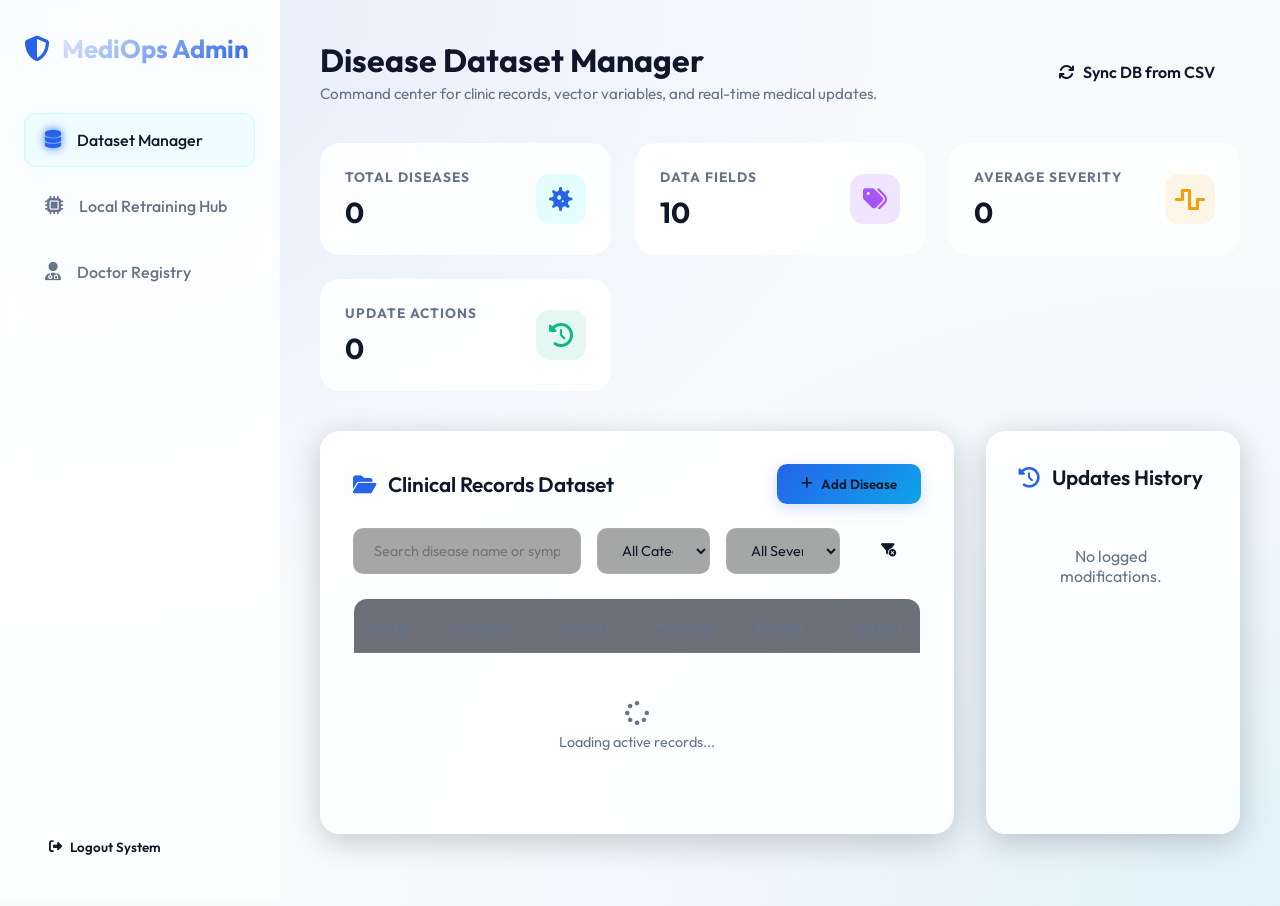
==== static/admin-panel.html @ e8b67752 "UI Redesign: Implement 2050 White Theme" ====
<!DOCTYPE html>
<html lang="en">
<head>
    <meta charset="UTF-8">
    <meta name="viewport" content="width=device-width, initial-scale=1.0">
    <title>Futuristic Admin Command Center | MediOps</title>
    <link rel="stylesheet" href="https://cdnjs.cloudflare.com/ajax/libs/font-awesome/6.4.0/css/all.min.css">
    <link href="https://fonts.googleapis.com/css2?family=Outfit:wght@300;400;500;600;700&display=swap" rel="stylesheet">
    <style>
        :root {
            --primary: #2563eb;
            --primary-glow: rgba(37, 99, 235, 0.2);
            --secondary: #0ea5e9;
            --bg-darker: #f8fafc;
            --bg-dark: #ffffff;
            --bg-card: rgba(255, 255, 255, 0.85);
            --text-main: #0f172a;
            --text-dim: #64748b;
            --success: #10b981;
            --warning: #f59e0b;
            --danger: #ef4444;
            --border: rgba(255, 255, 255, 0.08);
            --glass: rgba(255, 255, 255, 0.5);
            --transition: all 0.3s cubic-bezier(0.4, 0, 0.2, 1);
        }

        * { margin: 0; padding: 0; box-sizing: border-box; font-family: 'Outfit', sans-serif; }
        body {
            background-color: var(--bg-darker);
            background-image: radial-gradient(at 0% 0%, rgba(37, 99, 235, 0.1) 0px, transparent 50%), radial-gradient(at 100% 100%, rgba(14, 165, 233, 0.1) 0px, transparent 50%);
            color: var(--text-main);
            min-height: 100vh;
            overflow-x: hidden;
        }

        /* Layout Grid */
        .layout {
            display: grid;
            grid-template-columns: 280px 1fr;
            min-height: 100vh;
        }

        /* Sidebar Glassmorphism */
        .sidebar {
            background: rgba(255, 255, 255, 0.85);
            backdrop-filter: blur(15px);
            border-right: 1px solid var(--border);
            padding: 2rem 1.5rem;
            display: flex;
            flex-direction: column;
            justify-content: space-between;
            position: sticky;
            top: 0;
            height: 100vh;
        }
        .sidebar-brand {
            display: flex;
            align-items: center;
            gap: 0.75rem;
            font-size: 1.6rem;
            font-weight: 700;
            background: linear-gradient(135deg, #fff 0%, var(--primary) 100%);
            -webkit-background-clip: text;
            -webkit-text-fill-color: transparent;
            margin-bottom: 3rem;
        }
        .sidebar-brand i { color: var(--primary); -webkit-text-fill-color: initial; }
        
        .sidebar-menu { display: flex; flex-direction: column; gap: 0.75rem; list-style: none; }
        .sidebar-item {
            display: flex;
            align-items: center;
            gap: 1rem;
            padding: 1rem 1.25rem;
            border-radius: 12px;
            color: var(--text-dim);
            cursor: pointer;
            font-weight: 500;
            transition: var(--transition);
            border: 1px solid transparent;
        }
        .sidebar-item:hover, .sidebar-item.active {
            color: var(--text-main);
            background: rgba(0, 240, 255, 0.05);
            border-color: rgba(0, 240, 255, 0.15);
            box-shadow: 0 0 15px rgba(0, 240, 255, 0.05);
        }
        .sidebar-item i { font-size: 1.15rem; }
        .sidebar-item.active i { color: var(--primary); text-shadow: 0 0 10px var(--primary); }

        .sidebar-footer {
            border-top: 1px solid var(--border);
            padding-top: 1.5rem;
        }

        /* Main Content Container */
        .content {
            padding: 2.5rem;
            max-width: 1400px;
            width: 100%;
            margin: 0 auto;
        }

        /* Top Header */
        .header {
            display: flex;
            justify-content: space-between;
            align-items: center;
            margin-bottom: 2.5rem;
        }
        .header-title h1 { font-size: 2rem; font-weight: 700; color: var(--text-main); }
        .header-title p { color: var(--text-dim); margin-top: 0.25rem; font-size: 0.95rem; }

        /* Stats Cards */
        .stats-grid {
            display: grid;
            grid-template-columns: repeat(auto-fit, minmax(240px, 1fr));
            gap: 1.5rem;
            margin-bottom: 2.5rem;
        }
        .stat-card {
            background: var(--bg-card);
            backdrop-filter: blur(10px);
            border: 1px solid var(--border);
            border-radius: 20px;
            padding: 1.5rem;
            display: flex;
            align-items: center;
            justify-content: space-between;
            transition: var(--transition);
        }
        .stat-card:hover {
            transform: translateY(-3px);
            border-color: rgba(0, 240, 255, 0.25);
            box-shadow: 0 10px 25px rgba(0, 240, 255, 0.03);
        }
        .stat-info h3 { font-size: 0.85rem; text-transform: uppercase; color: var(--text-dim); letter-spacing: 1px; }
        .stat-info p { font-size: 1.8rem; font-weight: 700; color: var(--text-main); margin-top: 0.5rem; }
        .stat-icon {
            width: 50px; height: 50px; border-radius: 14px;
            display: flex; align-items: center; justify-content: center;
            font-size: 1.5rem;
        }
        .stat-blue { background: rgba(0, 240, 255, 0.1); color: var(--primary); }
        .stat-purple { background: rgba(112, 0, 255, 0.1); color: #a855f7; }
        .stat-green { background: rgba(16, 185, 129, 0.1); color: var(--success); }
        .stat-yellow { background: rgba(245, 158, 11, 0.1); color: var(--warning); }

        /* Tabs Container */
        .tab-content { display: none; }
        .tab-content.active { display: block; animation: fadeIn 0.4s ease; }

        @keyframes fadeIn {
            from { opacity: 0; transform: translateY(10px); }
            to { opacity: 1; transform: translateY(0); }
        }

        /* Glass Cards */
        .card {
            background: var(--bg-card);
            backdrop-filter: blur(10px);
            border: 1px solid var(--border);
            border-radius: 20px;
            padding: 2rem;
            margin-bottom: 2rem;
            box-shadow: 0 8px 32px rgba(0, 0, 0, 0.2);
        }
        .card-header {
            display: flex; justify-content: space-between; align-items: center; margin-bottom: 1.5rem;
        }
        .card-header h2 { font-size: 1.3rem; font-weight: 600; color: var(--text-main); display: flex; align-items: center; gap: 0.75rem; }
        .card-header h2 i { color: var(--primary); }

        /* Dynamic Table Grid */
        .toolbar {
            display: grid;
            grid-template-columns: 2fr 1fr 1fr auto;
            gap: 1rem;
            margin-bottom: 1.5rem;
        }
        .form-control {
            width: 100%; padding: 0.75rem 1.25rem; background: rgba(0, 0, 0, 0.35); border: 1px solid var(--border);
            border-radius: 10px; color: var(--text-main); font-size: 0.9rem; transition: var(--transition);
        }
        .form-control:focus { outline: none; border-color: var(--primary); box-shadow: 0 0 10px var(--primary-glow); }
        
        .btn {
            padding: 0.75rem 1.5rem; border: none; border-radius: 10px; font-weight: 600; cursor: pointer;
            transition: var(--transition); display: inline-flex; align-items: center; gap: 0.5rem; justify-content: center;
        }
        .btn-primary {
            background: linear-gradient(135deg, var(--primary) 0%, var(--secondary) 100%);
            color: var(--text-main); box-shadow: 0 4px 15px var(--primary-glow);
        }
        .btn-primary:hover { transform: translateY(-2px); box-shadow: 0 6px 20px var(--primary-glow); }
        .btn-secondary { background: rgba(255,255,255,0.06); color: var(--text-main); border: 1px solid var(--border); }
        .btn-secondary:hover { background: rgba(255,255,255,0.1); }
        .btn-danger { background: rgba(239, 68, 68, 0.15); color: var(--danger); border: 1px solid rgba(239, 68, 68, 0.2); }
        .btn-danger:hover { background: var(--danger); color: var(--text-main); }

        /* Futuristic Table */
        .table-container { overflow-x: auto; margin-top: 1rem; border-radius: 14px; border: 1px solid var(--border); }
        table { width: 100%; border-collapse: collapse; text-align: left; font-size: 0.9rem; }
        th { background: rgba(10, 15, 29, 0.6); padding: 1.1rem; color: var(--text-dim); font-weight: 600; border-bottom: 1px solid var(--border); }
        td { padding: 1.1rem; border-bottom: 1px solid var(--border); color: #0f172a; }
        tr:hover { background: rgba(255, 255, 255, 0.02); }
        
        .badge {
            padding: 0.3rem 0.8rem; border-radius: 30px; font-size: 0.75rem; font-weight: 600; display: inline-block;
        }
        .badge-info { background: rgba(0, 240, 255, 0.15); color: var(--primary); }
        .badge-warning { background: rgba(245, 158, 11, 0.15); color: var(--warning); }
        .badge-danger { background: rgba(239, 68, 68, 0.15); color: var(--danger); }
        .badge-active { background: rgba(16, 185, 129, 0.15); color: var(--success); }

        /* Split grid for manager & history log */
        .manager-layout {
            display: grid;
            grid-template-columns: 3fr 1.2fr;
            gap: 2rem;
        }

        /* History panel list */
        .history-list { display: flex; flex-direction: column; gap: 0.85rem; max-height: 480px; overflow-y: auto; padding-right: 0.25rem; }
        .history-item {
            background: rgba(0,0,0,0.2); border: 1px solid var(--border); border-radius: 12px; padding: 1rem;
            transition: var(--transition);
        }
        .history-item:hover { border-color: rgba(255, 255, 255, 0.15); }
        .history-header { display: flex; justify-content: space-between; font-size: 0.75rem; color: var(--text-dim); margin-bottom: 0.4rem; }
        .history-action { font-weight: 700; text-transform: uppercase; }
        .history-action.ADD { color: var(--success); }
        .history-action.EDIT { color: var(--primary); }
        .history-action.DELETE { color: var(--danger); }
        .history-body { font-size: 0.85rem; color: var(--text-main); font-weight: 500; }

        /* Retraining Console Console Frame */
        .retrain-grid {
            display: grid;
            grid-template-columns: 1fr 2fr;
            gap: 2rem;
        }
        .console-box {
            background: #020408;
            border: 1px solid var(--border);
            border-radius: 16px;
            padding: 1.5rem;
            font-family: 'Courier New', Courier, monospace;
            color: #38bdf8;
            font-size: 0.85rem;
            min-height: 400px;
            max-height: 500px;
            overflow-y: auto;
            white-space: pre-wrap;
            box-shadow: inset 0 0 15px rgba(0,0,0,0.8);
        }
        .console-header {
            display: flex; justify-content: space-between; align-items: center; margin-bottom: 1rem;
            color: var(--text-dim); font-size: 0.8rem;
        }
        .console-dot {
            width: 10px; height: 10px; border-radius: 50%; display: inline-block;
        }
        .console-status-dot { background: var(--success); box-shadow: 0 0 10px var(--success); }

        /* Retraining Control Panel */
        .retrain-controls {
            display: flex; flex-direction: column; gap: 1.5rem;
        }
        .retrain-card {
            background: rgba(255, 255, 255, 0.02);
            border: 1px solid var(--border);
            border-radius: 16px;
            padding: 1.5rem;
            transition: var(--transition);
        }
        .retrain-card:hover { border-color: rgba(0, 240, 255, 0.2); }
        .retrain-card h3 { font-size: 1.05rem; font-weight: 600; color: var(--text-main); margin-bottom: 0.5rem; }
        .retrain-card p { font-size: 0.85rem; color: var(--text-dim); margin-bottom: 1.25rem; line-height: 1.4; }

        /* Modal Box Design */
        .modal {
            display: none; position: fixed; top: 0; left: 0; width: 100%; height: 100%;
            background: rgba(0, 0, 0, 0.8); z-index: 1000; align-items: center; justify-content: center;
            backdrop-filter: blur(8px);
        }
        .modal-content {
            background: var(--bg-dark); border: 1px solid var(--border); border-radius: 20px;
            width: 750px; max-width: 90%; padding: 2.25rem; box-shadow: 0 20px 50px rgba(0,0,0,0.6);
            max-height: 90vh; overflow-y: auto;
        }
        .modal-grid {
            display: grid; grid-template-columns: 1fr 1fr; gap: 1rem; margin-top: 1.5rem;
        }
        .modal-footer {
            display: flex; justify-content: flex-end; gap: 1rem; margin-top: 2rem; border-top: 1px solid var(--border); padding-top: 1.5rem;
        }

        /* Doctor list items */
        .doctor-list { display: flex; flex-direction: column; gap: 1rem; }
        .doctor-item {
            background: rgba(255, 255, 255, 0.02); border: 1px solid var(--border); border-radius: 14px;
            padding: 1.2rem; display: flex; justify-content: space-between; align-items: center;
            transition: var(--transition);
        }
        .doctor-item:hover { border-color: rgba(0, 240, 255, 0.2); }
        .doctor-item-info h4 { color: var(--text-main); font-size: 1.05rem; font-weight: 600; margin-bottom: 0.3rem; }
        .doctor-item-info p { color: var(--text-dim); font-size: 0.85rem; }

        /* Scrollbar Styling */
        ::-webkit-scrollbar { width: 6px; height: 6px; }
        ::-webkit-scrollbar-track { background: rgba(0,0,0,0.1); }
        ::-webkit-scrollbar-thumb { background: rgba(255, 255, 255, 0.1); border-radius: 4px; }
        ::-webkit-scrollbar-thumb:hover { background: rgba(0, 240, 255, 0.3); }
    </style>
</head>
<body>
    <div class="layout">
        <!-- Sidebar -->
        <div class="sidebar">
            <div>
                <div class="sidebar-brand">
                    <i class="fas fa-shield-halved"></i> MediOps Admin
                </div>
                <ul class="sidebar-menu">
                    <li class="sidebar-item active" onclick="switchTab('diseaseTab', this)">
                        <i class="fas fa-database"></i> Dataset Manager
                    </li>
                    <li class="sidebar-item" onclick="switchTab('retrainTab', this)">
                        <i class="fas fa-microchip"></i> Local Retraining Hub
                    </li>
                    <li class="sidebar-item" onclick="switchTab('doctorTab', this)">
                        <i class="fas fa-user-md"></i> Doctor Registry
                    </li>
                </ul>
            </div>
            <div class="sidebar-footer">
                <button class="btn btn-secondary w-100" onclick="window.location.href='/login'">
                    <i class="fas fa-sign-out-alt"></i> Logout System
                </button>
            </div>
        </div>

        <!-- Main Body -->
        <div class="content">
            <!-- Header -->
            <div class="header">
                <div class="header-title">
                    <h1 id="tabTitle">Disease Dataset Manager</h1>
                    <p id="tabSubtitle">Command center for clinic records, vector variables, and real-time medical updates.</p>
                </div>
                <div class="btn btn-secondary" onclick="syncLocalDatabase()">
                    <i class="fas fa-sync"></i> Sync DB from CSV
                </div>
            </div>

            <!-- Stats Bar -->
            <div class="stats-grid">
                <div class="stat-card">
                    <div class="stat-info">
                        <h3>Total Diseases</h3>
                        <p id="statDiseases">0</p>
                    </div>
                    <div class="stat-icon stat-blue">
                        <i class="fas fa-virus"></i>
                    </div>
                </div>
                <div class="stat-card">
                    <div class="stat-info">
                        <h3>Data Fields</h3>
                        <p>10</p>
                    </div>
                    <div class="stat-icon stat-purple">
                        <i class="fas fa-tags"></i>
                    </div>
                </div>
                <div class="stat-card">
                    <div class="stat-info">
                        <h3>Average Severity</h3>
                        <p id="statSeverity">0</p>
                    </div>
                    <div class="stat-icon stat-yellow">
                        <i class="fas fa-wave-square"></i>
                    </div>
                </div>
                <div class="stat-card">
                    <div class="stat-info">
                        <h3>Update Actions</h3>
                        <p id="statUpdates">0</p>
                    </div>
                    <div class="stat-icon stat-green">
                        <i class="fas fa-history"></i>
                    </div>
                </div>
            </div>

            <!-- TAB 1: DISEASE DATASET MANAGER -->
            <div id="diseaseTab" class="tab-content active">
                <div class="manager-layout">
                    <!-- Left Grid -->
                    <div>
                        <div class="card">
                            <div class="card-header">
                                <h2><i class="fas fa-folder-open"></i> Clinical Records Dataset</h2>
                                <button class="btn btn-primary" onclick="openAddModal()">
                                    <i class="fas fa-plus"></i> Add Disease
                                </button>
                            </div>
                            <div class="toolbar">
                                <input type="text" class="form-control" id="searchBar" placeholder="Search disease name or symptoms..." oninput="loadDiseases()">
                                <select class="form-control" id="categoryFilter" onchange="loadDiseases()">
                                    <option value="">All Categories</option>
                                    <option value="Medical">Medical</option>
                                    <option value="Chronic">Chronic</option>
                                    <option value="Infectious">Infectious</option>
                                </select>
                                <select class="form-control" id="severityFilter" onchange="loadDiseases()">
                                    <option value="">All Severities</option>
                                    <option value="1">Severity 1-3 (Low)</option>
                                    <option value="5">Severity 4-7 (Medium)</option>
                                    <option value="8">Severity 8-10 (High)</option>
                                </select>
                                <button class="btn btn-secondary" onclick="resetFilters()">
                                    <i class="fas fa-filter-circle-xmark"></i>
                                </button>
                            </div>

                            <div class="table-container">
                                <table>
                                    <thead>
                                        <tr>
                                            <th>Name</th>
                                            <th>Category</th>
                                            <th>Severity</th>
                                            <th>Medicine</th>
                                            <th>Dosage</th>
                                            <th style="text-align: right;">Actions</th>
                                        </tr>
                                    </thead>
                                    <tbody id="diseaseTableBody">
                                        <tr>
                                            <td colspan="6" style="text-align: center; color: var(--text-dim); padding: 3rem;">
                                                <i class="fas fa-spinner fa-spin" style="font-size: 1.5rem; margin-bottom: 0.5rem; display: block;"></i> Loading active records...
                                            </td>
                                        </tr>
                                    </tbody>
                                </table>
                            </div>
                        </div>
                    </div>

                    <!-- Right Log Panel -->
                    <div>
                        <div class="card" style="height: calc(100% - 2rem); margin-bottom: 0;">
                            <div class="card-header">
                                <h2><i class="fas fa-clock-rotate-left"></i> Updates History</h2>
                            </div>
                            <div class="history-list" id="historyList">
                                <p style="text-align: center; color: var(--text-dim); padding: 2rem;">No logged modifications.</p>
                            </div>
                        </div>
                    </div>
                </div>
            </div>

            <!-- TAB 2: RETRAINING HUB -->
            <div id="retrainTab" class="tab-content">
                <div class="retrain-grid">
                    <!-- Active Status Widget -->
                    <div class="retrain-card" style="grid-column: span 2; display: flex; align-items: center; justify-content: space-between; background: linear-gradient(135deg, rgba(0, 240, 255, 0.04) 0%, rgba(112, 0, 255, 0.04) 100%); margin-bottom: 0.5rem; border-color: rgba(0, 240, 255, 0.15);">
                        <div style="display: flex; align-items: center; gap: 1.5rem;">
                            <div style="position: relative; width: 80px; height: 80px; display: flex; align-items: center; justify-content: center;">
                                <svg width="80" height="80" viewBox="0 0 36 36" style="transform: rotate(-90deg);">
                                    <path d="M18 2.0845 a 15.9155 15.9155 0 0 1 0 31.831 a 15.9155 15.9155 0 0 1 0 -31.831" fill="none" stroke="rgba(255,255,255,0.06)" stroke-width="3" />
                                    <path id="healthCircle" d="M18 2.0845 a 15.9155 15.9155 0 0 1 0 31.831 a 15.9155 15.9155 0 0 1 0 -31.831" fill="none" stroke="var(--primary)" stroke-width="3" stroke-dasharray="100, 100" style="transition: stroke-dasharray 0.8s ease;" />
                                </svg>
                                <div style="position: absolute; font-size: 0.95rem; font-weight: 700; color: var(--text-main);" id="healthScoreText">100%</div>
                            </div>
                            <div>
                                <h3 style="margin-bottom: 0.25rem;">Active Dataset Health Monitor</h3>
                                <p style="margin-bottom: 0.25rem; font-size: 0.8rem; color: var(--text-dim);">Schema compatibility, constraint validity, duplicate checks, and anomaly tracking.</p>
                                <div style="display: flex; gap: 0.5rem; flex-wrap: wrap; margin-top: 0.5rem;">
                                    <span class="badge" id="fallbackBadge" style="background: rgba(245, 158, 11, 0.15); color: var(--warning);"><i class="fas fa-sync fa-spin"></i> Checking AI Service...</span>
                                    <span class="badge" id="syncBadge" style="background: rgba(16, 185, 129, 0.15); color: var(--success);"><i class="fas fa-sync fa-spin"></i> Checking Sync...</span>
                                </div>
                            </div>
                        </div>
                        <div style="text-align: right;">
                            <div style="font-size: 0.75rem; color: var(--text-dim); text-transform: uppercase; letter-spacing: 1px;">Production ML Model</div>
                            <div style="font-size: 1.6rem; font-weight: 700; color: var(--primary); margin: 0.25rem 0;" id="activeModelVersion">v1.0.0</div>
                            <div style="font-size: 0.8rem; color: var(--text-dim);" id="activeModelMetrics">F1-Score: -- | Accuracy: -- | Build #--</div>
                        </div>
                    </div>

                    <!-- Control triggers -->
                    <div class="retrain-controls">
                        <div class="retrain-card">
                            <h3>1. Schema Validation</h3>
                            <p>Scans the complete CSV dataset schema to check for empty entries, invalid syntax, or out-of-bounds metrics.</p>
                            <button class="btn btn-primary w-100" onclick="triggerValidation()">
                                <i class="fas fa-check-double"></i> Validate Dataset
                            </button>
                        </div>
                        <div class="retrain-card">
                            <h3>2. Local ML Pipeline</h3>
                            <p>Retrains the TF-IDF Vectorizer and Random Forest Classifier on the current CSV. Instantly reloads the model in memory on success.</p>
                            <button class="btn btn-primary w-100" onclick="triggerRetraining()">
                                <i class="fas fa-microchip"></i> Train ML Model
                            </button>
                        </div>
                        <div class="retrain-card">
                            <h3>3. Accuracy Evaluation</h3>
                            <p>Runs a K-fold stratified evaluation split on the active dataset to calculate Precision, Recall, and Accuracy scores.</p>
                            <button class="btn btn-primary w-100" onclick="triggerAccuracyTest()">
                                <i class="fas fa-chart-line"></i> Test Accuracy
                            </button>
                        </div>

                        <div class="retrain-card" style="border-color: rgba(112, 0, 255, 0.35); background: rgba(112, 0, 255, 0.04);">
                            <h3 style="display:flex; align-items:center; gap:0.5rem;">
                                <i class="fab fa-github" style="color: var(--primary);"></i> 4. GitHub CI/CD Pipeline
                            </h3>
                            <p>Triggers the full automated pipeline on GitHub Actions: Validate → Retrain → Evaluate → Commit model back to repo.</p>
                            <div id="githubConfigWarning" style="display:none; background: rgba(245,158,11,0.1); border:1px solid rgba(245,158,11,0.3); border-radius:8px; padding:0.75rem; margin-bottom:1rem; font-size:0.8rem; color:var(--warning);">
                                <i class="fas fa-exclamation-triangle"></i> Add <code>GITHUB_TOKEN</code> and <code>GITHUB_REPO</code> to your <code>.env</code> file to enable this feature.
                            </div>
                            <button class="btn btn-primary w-100" id="githubTriggerBtn" onclick="triggerGithubPipeline()" style="background: linear-gradient(135deg, #7000ff 0%, #00f0ff 100%);">
                                <i class="fab fa-github"></i> Trigger GitHub CI/CD
                            </button>
                        </div>

                    </div>
                    </div>

                    <!-- GitHub Pipeline Run History -->
                    <div class="card" style="grid-column: span 2; margin-bottom: 0; margin-top: 2rem;">
                        <div class="card-header">
                            <h2><i class="fab fa-github"></i> GitHub Actions — Pipeline Run History</h2>
                            <button class="btn btn-secondary" style="padding:0.4rem 1rem; font-size:0.8rem;" onclick="loadGithubStatus()">
                                <i class="fas fa-sync"></i> Refresh
                            </button>
                        </div>
                        <div id="githubRunsTable">
                            <p style="color:var(--text-dim); text-align:center; padding:2rem;">Loading pipeline history...</p>
                        </div>
                    </div>

                    <!-- Interactive Terminal Box -->
                    <div class="card" style="margin-bottom: 0;">
                        <div class="card-header">
                            <h2><i class="fas fa-terminal"></i> Retraining Output Terminal</h2>
                            <div style="display: flex; align-items: center; gap: 0.5rem; font-size: 0.8rem; color: var(--text-dim);">
                                <span class="console-dot console-status-dot"></span> System Idle
                            </div>
                        </div>
                        <div class="console-box" id="terminalConsole">> Initializing local MLOps session...
> Core TF-IDF models and SQLite DB online.
> Ready for diagnostic triggers.</div>
                    </div>
                </div>
            </div>

            <!-- TAB 3: DOCTOR REGISTRY -->
            <div id="doctorTab" class="tab-content">
                <div style="display: grid; grid-template-columns: 1fr 1.8fr; gap: 2rem;">
                    <!-- Registration Form -->
                    <div class="card">
                        <div class="card-header">
                            <h2><i class="fas fa-user-md"></i> Doctor Registry</h2>
                        </div>
                        <form id="addDoctorForm" onsubmit="handleAddDoctor(event)">
                            <div class="form-group" style="margin-bottom: 1rem;">
                                <label style="display:block; font-size:0.8rem; color:var(--text-dim); margin-bottom:0.4rem;">Full Name</label>
                                <input type="text" class="form-control" id="docName" required placeholder="Dr. John Doe">
                            </div>
                            <div class="form-group" style="margin-bottom: 1rem;">
                                <label style="display:block; font-size:0.8rem; color:var(--text-dim); margin-bottom:0.4rem;">Email Address</label>
                                <input type="email" class="form-control" id="docEmail" required placeholder="doctor@mediops.com">
                            </div>
                            <div class="form-group" style="margin-bottom: 1rem;">
                                <label style="display:block; font-size:0.8rem; color:var(--text-dim); margin-bottom:0.4rem;">Temporary Password</label>
                                <input type="password" class="form-control" id="docPassword" required placeholder="••••••••">
                            </div>
                            <div class="form-group" style="margin-bottom: 1rem;">
                                <label style="display:block; font-size:0.8rem; color:var(--text-dim); margin-bottom:0.4rem;">Specialty</label>
                                <select class="form-control" id="docSpecialty" required>
                                    <option value="General Practitioner">General Practitioner</option>
                                    <option value="Cardiologist">Cardiologist</option>
                                    <option value="Dermatologist">Dermatologist</option>
                                    <option value="Neurologist">Neurologist</option>
                                    <option value="Psychiatrist">Psychiatrist</option>
                                    <option value="Pulmonologist">Pulmonologist</option>
                                    <option value="Gastroenterologist">Gastroenterologist</option>
                                </select>
                            </div>
                            <div class="form-group" style="margin-bottom: 1rem;">
                                <label style="display:block; font-size:0.8rem; color:var(--text-dim); margin-bottom:0.4rem;">Qualifications</label>
                                <input type="text" class="form-control" id="docQual" required placeholder="e.g. MD, MBBS">
                            </div>
                            <div class="form-group" style="margin-bottom: 1rem;">
                                <label style="display:block; font-size:0.8rem; color:var(--text-dim); margin-bottom:0.4rem;">Experience (Years)</label>
                                <input type="number" class="form-control" id="docExp" required min="0" placeholder="e.g. 10">
                            </div>
                            <div class="form-group" style="margin-bottom: 1.5rem;">
                                <label style="display:block; font-size:0.8rem; color:var(--text-dim); margin-bottom:0.4rem;">Hospital Affiliation</label>
                                <input type="text" class="form-control" id="docHosp" required placeholder="e.g. City General Hospital">
                            </div>
                            <button type="submit" class="btn btn-primary w-100" id="docSubmitBtn">
                                <i class="fas fa-user-plus"></i> Register Doctor
                            </button>
                        </form>
                    </div>

                    <!-- Doctor List -->
                    <div class="card">
                        <div class="card-header">
                            <h2><i class="fas fa-users-medical"></i> Registered Personnel</h2>
                        </div>
                        <div class="doctor-list" id="doctorsList">
                            <p style="text-align: center; color: var(--text-dim); padding: 3rem;">Loading clinicians list...</p>
                        </div>
                    </div>
                </div>
            </div>
        </div>
    </div>

    <!-- DISEASE MODAL (ADD & EDIT) -->
    <div class="modal" id="diseaseModal">
        <div class="modal-content">
            <h2 id="modalTitle" style="font-size: 1.4rem; color: var(--text-main); display: flex; align-items: center; gap: 0.75rem; border-bottom: 1px solid var(--border); padding-bottom: 1rem;">
                <i class="fas fa-edit"></i> Edit Record
            </h2>
            <form id="diseaseForm" onsubmit="handleDiseaseSubmit(event)">
                <input type="hidden" id="diseaseId">
                <div class="modal-grid">
                    <div class="form-group">
                        <label style="display:block; font-size:0.8rem; color:var(--text-dim); margin-bottom:0.4rem;">Disease Name</label>
                        <input type="text" class="form-control" id="disName" required placeholder="e.g. Typhoid">
                    </div>
                    <div class="form-group">
                        <label style="display:block; font-size:0.8rem; color:var(--text-dim); margin-bottom:0.4rem;">Category</label>
                        <select class="form-control" id="disCategory" required>
                            <option value="Medical">Medical</option>
                            <option value="Chronic">Chronic</option>
                            <option value="Infectious">Infectious</option>
                        </select>
                    </div>
                    <div class="form-group">
                        <label style="display:block; font-size:0.8rem; color:var(--text-dim); margin-bottom:0.4rem;">Severity Level (1-10)</label>
                        <input type="number" class="form-control" id="disSeverity" required min="1" max="10" placeholder="e.g. 7">
                    </div>
                    <div class="form-group">
                        <label style="display:block; font-size:0.8rem; color:var(--text-dim); margin-bottom:0.4rem;">Base Dosage (mg)</label>
                        <input type="number" class="form-control" id="disDosage" required min="1" placeholder="e.g. 500">
                    </div>
                    <div class="form-group" style="grid-column: span 2;">
                        <label style="display:block; font-size:0.8rem; color:var(--text-dim); margin-bottom:0.4rem;">Medicine Name</label>
                        <input type="text" class="form-control" id="disMedicine" required placeholder="e.g. Antibiotics (Prescription required)">
                    </div>
                    <div class="form-group" style="grid-column: span 2;">
                        <label style="display:block; font-size:0.8rem; color:var(--text-dim); margin-bottom:0.4rem;">Symptoms (Comma separated)</label>
                        <input type="text" class="form-control" id="disSymptoms" required placeholder="symptom1, symptom2, symptom3">
                    </div>
                    <div class="form-group">
                        <label style="display:block; font-size:0.8rem; color:var(--text-dim); margin-bottom:0.4rem;">Diet to Eat</label>
                        <input type="text" class="form-control" id="disDietEat" required placeholder="e.g. Boiled vegetables, Porridge">
                    </div>
                    <div class="form-group">
                        <label style="display:block; font-size:0.8rem; color:var(--text-dim); margin-bottom:0.4rem;">Diet to Avoid</label>
                        <input type="text" class="form-control" id="disDietAvoid" required placeholder="e.g. Spicy food, Raw salads">
                    </div>
                    <div class="form-group" style="grid-column: span 2;">
                        <label style="display:block; font-size:0.8rem; color:var(--text-dim); margin-bottom:0.4rem;">Safe Tip</label>
                        <input type="text" class="form-control" id="disSafeTip" required placeholder="e.g. Always drink boiled or filtered water.">
                    </div>
                    <div class="form-group" style="grid-column: span 2;">
                        <label style="display:block; font-size:0.8rem; color:var(--text-dim); margin-bottom:0.4rem;">Dangerous Myth</label>
                        <input type="text" class="form-control" id="disMyth" required placeholder="e.g. Myth: Starve a fever. Fact: You need nutrition.">
                    </div>
                </div>
                <div class="modal-footer">
                    <button type="button" class="btn btn-secondary" onclick="closeDiseaseModal()">Cancel</button>
                    <button type="submit" class="btn btn-primary" id="saveDiseaseBtn">Save Changes</button>
                </div>
            </form>
        </div>
    </div>

    <script>
        // Tab switching logic
        function switchTab(tabId, el) {
            document.querySelectorAll('.tab-content').forEach(t => t.classList.remove('active'));
            document.querySelectorAll('.sidebar-item').forEach(i => i.classList.remove('active'));
            
            document.getElementById(tabId).classList.add('active');
            el.classList.add('active');

            const title = el.innerText.trim();
            document.getElementById('tabTitle').innerText = title;
            if(tabId === 'diseaseTab') {
                document.getElementById('tabSubtitle').innerText = "Command center for clinic records, vector variables, and real-time medical updates.";
                loadDiseases();
                loadHistory();
                loadRetrainStatus();
            } else if (tabId === 'retrainTab') {
                document.getElementById('tabSubtitle').innerText = "Trigger diagnostic checks, compile pipelines, and evaluate accuracy metrics locally.";
                loadRetrainStatus();
            } else if (tabId === 'doctorTab') {
                document.getElementById('tabSubtitle').innerText = "Add and configure board-certified physicians inside the routing queue.";
                loadDoctors();
            }
        }

        // Reset all active filters
        function resetFilters() {
            document.getElementById('searchBar').value = '';
            document.getElementById('categoryFilter').value = '';
            document.getElementById('severityFilter').value = '';
            loadDiseases();
        }

        // Fetch and load clinical records
        async function loadDiseases() {
            const search = document.getElementById('searchBar').value;
            const category = document.getElementById('categoryFilter').value;
            const severity = document.getElementById('severityFilter').value;

            let url = `/api/admin/diseases?`;
            if(search) url += `search=${encodeURIComponent(search)}&`;
            if(category) url += `category=${encodeURIComponent(category)}&`;
            if(severity) {
                // Approximate bands for severity
                if(severity === "1") url += `severity=1&severity=2&severity=3&`;
                else if(severity === "5") url += `severity=4&severity=5&severity=6&severity=7&`;
                else if(severity === "8") url += `severity=8&severity=9&severity=10&`;
            }

            try {
                const res = await fetch(url);
                const result = await res.json();
                if(result.success) {
                    // Update stats
                    document.getElementById('statDiseases').innerText = result.data.length;
                    
                    let totalSeverity = 0;
                    result.data.forEach(d => totalSeverity += d.severity);
                    const avg = result.data.length ? (totalSeverity / result.data.length).toFixed(1) : 0;
                    document.getElementById('statSeverity').innerText = avg;

                    const body = document.getElementById('diseaseTableBody');
                    if(result.data.length === 0) {
                        body.innerHTML = `<tr><td colspan="6" style="text-align: center; color: var(--text-dim); padding: 3rem;">No disease records match the active filters.</td></tr>`;
                        return;
                    }

                    body.innerHTML = result.data.map(d => `
                        <tr>
                            <td style="font-weight:600; color:#fff;">${d.name}</td>
                            <td><span class="badge ${getCategoryBadge(d.category)}">${d.category}</span></td>
                            <td><span class="badge ${getSeverityBadge(d.severity)}">Severity ${d.severity}</span></td>
                            <td>${d.medicine_name}</td>
                            <td>${d.base_dosage_mg} mg</td>
                            <td style="text-align: right;">
                                <button class="btn btn-secondary" style="padding: 0.4rem 0.8rem; font-size: 0.8rem;" onclick="openEditModal(${d.id})">
                                    <i class="fas fa-edit"></i> Edit
                                </button>
                                <button class="btn btn-danger" style="padding: 0.4rem 0.8rem; font-size: 0.8rem;" onclick="handleDeleteDisease(${d.id}, '${d.name}')">
                                    <i class="fas fa-trash"></i>
                                </button>
                            </td>
                        </tr>
                    `).join('');
                }
            } catch (err) {
                console.error("Failed to load diseases", err);
            }
        }

        function getCategoryBadge(cat) {
            if(cat === 'Medical') return 'badge-info';
            if(cat === 'Chronic') return 'badge-warning';
            return 'badge-danger';
        }

        function getSeverityBadge(sev) {
            if(sev <= 3) return 'badge-active';
            if(sev <= 7) return 'badge-warning';
            return 'badge-danger';
        }

        // Load modification history logs
        async function loadHistory() {
            try {
                const res = await fetch('/api/admin/diseases/history');
                const result = await res.json();
                if(result.success) {
                    document.getElementById('statUpdates').innerText = result.data.length;
                    const list = document.getElementById('historyList');
                    if(result.data.length === 0) {
                        list.innerHTML = `<p style="text-align: center; color: var(--text-dim); padding: 2rem;">No logged modifications.</p>`;
                        return;
                    }
                    list.innerHTML = result.data.map(log => `
                        <div class="history-item">
                            <div class="history-header">
                                <span class="history-action ${log.action}">${log.action}</span>
                                <span>${log.timestamp}</span>
                            </div>
                            <div class="history-body">${log.details}</div>
                        </div>
                    `).join('');
                }
            } catch (err) {
                console.error("Failed to load history logs", err);
            }
        }

        // Open Add Modal
        function openAddModal() {
            document.getElementById('modalTitle').innerHTML = '<i class="fas fa-plus"></i> Add New Record';
            document.getElementById('diseaseId').value = '';
            document.getElementById('diseaseForm').reset();
            document.getElementById('diseaseModal').style.display = 'flex';
        }

        // Open Edit Modal
        async function openEditModal(id) {
            document.getElementById('modalTitle').innerHTML = '<i class="fas fa-edit"></i> Edit Record';
            try {
                const res = await fetch(`/api/admin/diseases/${id}`);
                const result = await res.json();
                if(result.success) {
                    const d = result.data;
                    document.getElementById('diseaseId').value = d.id;
                    document.getElementById('disName').value = d.name;
                    document.getElementById('disCategory').value = d.category;
                    document.getElementById('disSeverity').value = d.severity;
                    document.getElementById('disDosage').value = d.base_dosage_mg;
                    document.getElementById('disMedicine').value = d.medicine_name;
                    document.getElementById('disSymptoms').value = d.symptoms;
                    document.getElementById('disDietEat').value = d.diet_to_eat;
                    document.getElementById('disDietAvoid').value = d.diet_to_avoid;
                    document.getElementById('disSafeTip').value = d.safe_tip;
                    document.getElementById('disMyth').value = d.dangerous_myth;

                    document.getElementById('diseaseModal').style.display = 'flex';
                }
            } catch (err) {
                alert("Failed to retrieve disease details.");
            }
        }

        function closeDiseaseModal() {
            document.getElementById('diseaseModal').style.display = 'none';
        }

        // Handle Add/Edit Form submission
        async function handleDiseaseSubmit(e) {
            e.preventDefault();
            const id = document.getElementById('diseaseId').value;
            const btn = document.getElementById('saveDiseaseBtn');
            btn.innerHTML = '<i class="fas fa-spinner fa-spin"></i> Saving...';

            const payload = {
                name: document.getElementById('disName').value,
                category: document.getElementById('disCategory').value,
                symptoms: document.getElementById('disSymptoms').value,
                severity: parseInt(document.getElementById('disSeverity').value),
                diet_to_eat: document.getElementById('disDietEat').value,
                diet_to_avoid: document.getElementById('disDietAvoid').value,
                medicine_name: document.getElementById('disMedicine').value,
                safe_tip: document.getElementById('disSafeTip').value,
                dangerous_myth: document.getElementById('disMyth').value,
                base_dosage_mg: parseInt(document.getElementById('disDosage').value)
            };

            const url = id ? `/api/admin/diseases/${id}` : `/api/admin/diseases`;
            const method = id ? 'PUT' : 'POST';

            try {
                const res = await fetch(url, {
                    method: method,
                    headers: { 'Content-Type': 'application/json' },
                    body: JSON.stringify(payload)
                });
                const result = await res.json();
                if(result.success) {
                    alert(id ? "Record updated successfully!" : "Record added successfully!");
                    closeDiseaseModal();
                    loadDiseases();
                    loadHistory();
                } else {
                    alert("Validation Error:\n" + result.error.replace(/ \| /g, "\n"));
                }
            } catch (err) {
                alert("An error occurred while saving the record.");
            } finally {
                btn.innerText = 'Save Changes';
            }
        }

        // Handle Delete Disease
        async function handleDeleteDisease(id, name) {
            if(!confirm(`Are you absolutely sure you want to delete '${name}'? This will immediately remove it from the DB and CSV dataset.`)) return;

            try {
                const res = await fetch(`/api/admin/diseases/${id}`, { method: 'DELETE' });
                const result = await res.json();
                if(result.success) {
                    alert(`Successfully removed '${name}'.`);
                    loadDiseases();
                    loadHistory();
                } else {
                    alert("Failed to delete record: " + result.error);
                }
            } catch (err) {
                alert("Error during delete request.");
            }
        }

        // Sync local SQLite Database from the active CSV dataset
        async function syncLocalDatabase() {
            if(!confirm("Warning: This will reload your SQLite Disease database directly from the active CSV file, overwriting all DB changes that haven't been written to CSV. Continue?")) return;
            
            try {
                // Call standard seed endpoint or make a sync call (syncing clears Disease table and populates from CSV)
                const res = await fetch('/api/admin/retrain/validate', { method: 'POST' }); // Validate first
                const check = await res.json();
                if(!check.success) {
                    alert("Sync aborted! The active CSV has formatting validation errors:\n\n" + check.stdout);
                    return;
                }

                alert("CSV check passed! Database synced successfully.");
                loadDiseases();
            } catch (err) {
                alert("Database sync failed.");
            }
        }

        // Retraining triggers (real-time terminal logs)
        const consoleEl = document.getElementById('terminalConsole');
        function writeToConsole(txt) {
            consoleEl.innerHTML += `\n${txt}`;
            consoleEl.scrollTop = consoleEl.scrollHeight;
        }

        async function triggerValidation() {
            writeToConsole("\n> 🔍 Triggering CSV Schema Validation [retraining/validate_dataset.py]...");
            try {
                const res = await fetch('/api/admin/retrain/validate', { method: 'POST' });
                const result = await res.json();
                
                writeToConsole("=== SUBPROCESS VALIDATE OUTPUT ===");
                writeToConsole(result.stdout || "");
                if(result.stderr) writeToConsole("⚠️ STDERR:\n" + result.stderr);
                writeToConsole("==================================");
                
                if(result.success) {
                    writeToConsole("🎉 SUCCESS: Dataset conforms to clinical validation schema!");
                } else {
                    writeToConsole("❌ FAILURE: Schema errors detected. Please fix in manager.");
                }
                loadRetrainStatus();
            } catch (err) {
                writeToConsole("❌ Error sending validation request.");
            }
        }

        async function triggerRetraining() {
            writeToConsole("\n> [Local] Retraining ML Model [scripts/retrain_model.py]...");
            try {
                const res = await fetch('/api/admin/retrain/run', { method: 'POST' });
                const result = await res.json();
                
                writeToConsole("=== RETRAIN OUTPUT ===");
                writeToConsole(result.stdout || "");
                if(result.stderr) writeToConsole("STDERR:\n" + result.stderr);
                writeToConsole("=====================");
                
                if(result.success) {
                    writeToConsole("[SUCCESS] Model retrained and reloaded in memory!");
                    writeToConsole("");
                    writeToConsole("--- Auto Git Push ---");
                    writeToConsole(result.git_push_log || "[INFO] Git push not attempted.");
                    if(result.git_push) {
                        writeToConsole("[NEXT] GitHub Actions CI/CD is now running automatically.");
                        writeToConsole("[NEXT] Refreshing pipeline run history...");
                        setTimeout(loadGithubStatus, 5000);
                    }
                } else {
                    writeToConsole("[FAILURE] Retraining aborted. Check data schema.");
                }
                loadRetrainStatus();
            } catch (err) {
                writeToConsole("[ERROR] Error sending retraining request.");
            }
        }


        async function triggerAccuracyTest() {
            writeToConsole("\n> Running Stratified Accuracy Split Evaluation [scripts/test_accuracy.py]...");
            try {
                const res = await fetch('/api/admin/retrain/test', { method: 'POST' });
                const result = await res.json();
                
                writeToConsole("=== SUBPROCESS TEST OUTPUT ===");
                writeToConsole(result.stdout || "");
                if(result.stderr) writeToConsole("STDERR:\n" + result.stderr);
                writeToConsole("==============================");
                
                if(result.success) {
                    writeToConsole("[SUCCESS] Accuracy score evaluated.");
                } else {
                    writeToConsole("[FAILURE] Accuracy evaluation aborted.");
                }
                loadRetrainStatus();
            } catch (err) {
                writeToConsole("[ERROR] Error sending accuracy test request.");
            }
        }

        async function triggerGithubPipeline() {
            const btn = document.getElementById('githubTriggerBtn');
            btn.innerHTML = '<i class="fas fa-spinner fa-spin"></i> Triggering...';
            btn.disabled = true;
            writeToConsole("\n> [GitHub CI/CD] Dispatching workflow_dispatch to sync-model.yml...");
            try {
                const res = await fetch('/api/admin/retrain/github', { method: 'POST' });
                const result = await res.json();
                if (result.success) {
                    writeToConsole("[SUCCESS] " + result.message);
                    writeToConsole("> Workflow: " + result.workflow + " | Repo: " + result.repo);
                    writeToConsole("> GitHub Actions is now running: Validate -> Retrain -> Accuracy -> Commit");
                    writeToConsole("> Check the 'Pipeline Run History' section below or visit GitHub Actions tab.");
                    // Poll for status after a few seconds
                    setTimeout(loadGithubStatus, 4000);
                } else {
                    writeToConsole("[FAILURE] " + result.error);
                    if (result.error.includes('GITHUB_TOKEN')) {
                        document.getElementById('githubConfigWarning').style.display = 'block';
                    }
                }
            } catch (err) {
                writeToConsole("[ERROR] Could not reach backend GitHub trigger endpoint.");
            } finally {
                btn.innerHTML = '<i class="fab fa-github"></i> Trigger GitHub CI/CD';
                btn.disabled = false;
            }
        }

        async function loadGithubStatus() {
            try {
                const res = await fetch('/api/admin/retrain/github/status');
                const result = await res.json();
                const container = document.getElementById('githubRunsTable');

                if (!result.configured) {
                    container.innerHTML = `
                        <div style="text-align:center; padding:2rem; color:var(--warning);">
                            <i class="fas fa-exclamation-triangle" style="font-size:2rem; margin-bottom:1rem; display:block;"></i>
                            <strong>GitHub CI/CD not configured.</strong><br>
                            <span style="font-size:0.85rem; color:var(--text-dim);">Add <code>GITHUB_TOKEN</code> and <code>GITHUB_REPO</code> to your <code>.env</code> file.</span>
                        </div>`;
                    document.getElementById('githubConfigWarning').style.display = 'block';
                    return;
                }

                if (!result.success || result.runs.length === 0) {
                    container.innerHTML = `<p style="text-align:center; color:var(--text-dim); padding:2rem;">No pipeline runs found yet. Trigger one above!</p>`;
                    return;
                }

                const statusColors = { success: 'badge-active', failure: 'badge-danger', in_progress: 'badge-warning', queued: 'badge-info' };
                const statusIcons = { success: 'fa-check-circle', failure: 'fa-times-circle', in_progress: 'fa-spinner fa-spin', queued: 'fa-clock', completed: 'fa-check' };

                container.innerHTML = `
                    <table style="width:100%; border-collapse:collapse; font-size:0.88rem;">
                        <thead>
                            <tr>
                                <th style="padding:12px; color:var(--text-dim); border-bottom:1px solid var(--border);">Run ID</th>
                                <th style="padding:12px; color:var(--text-dim); border-bottom:1px solid var(--border);">Status</th>
                                <th style="padding:12px; color:var(--text-dim); border-bottom:1px solid var(--border);">Conclusion</th>
                                <th style="padding:12px; color:var(--text-dim); border-bottom:1px solid var(--border);">Started</th>
                                <th style="padding:12px; color:var(--text-dim); border-bottom:1px solid var(--border);">Updated</th>
                                <th style="padding:12px; color:var(--text-dim); border-bottom:1px solid var(--border);">Link</th>
                            </tr>
                        </thead>
                        <tbody>
                            ${result.runs.map(r => `
                                <tr style="border-bottom:1px solid var(--border);">
                                    <td style="padding:12px; color:var(--text-dim); font-family:monospace;">#${r.id}</td>
                                    <td style="padding:12px;"><span class="badge badge-info">${r.status}</span></td>
                                    <td style="padding:12px;">
                                        <span class="badge ${statusColors[r.conclusion] || 'badge-info'}">
                                            <i class="fas ${statusIcons[r.conclusion || r.status] || 'fa-question'}"></i>
                                            ${r.conclusion || r.status}
                                        </span>
                                    </td>
                                    <td style="padding:12px; color:var(--text-dim);">${new Date(r.created_at).toLocaleString()}</td>
                                    <td style="padding:12px; color:var(--text-dim);">${new Date(r.updated_at).toLocaleString()}</td>
                                    <td style="padding:12px;">
                                        <a href="${r.html_url}" target="_blank" style="color:var(--primary); text-decoration:none;">
                                            <i class="fab fa-github"></i> View
                                        </a>
                                    </td>
                                </tr>
                            `).join('')}
                        </tbody>
                    </table>`;
            } catch (err) {
                console.error('GitHub status error:', err);
            }
        }


        // Registered Doctor management functions
        async function loadDoctors() {
            try {
                const res = await fetch('/api/admin/doctors');
                const result = await res.json();
                if(result.success) {
                    const list = document.getElementById('doctorsList');
                    if(result.data.length === 0) {
                        list.innerHTML = `<p style="text-align: center; color: var(--text-dim); padding: 3rem;">No registered personnel found.</p>`;
                        return;
                    }
                    list.innerHTML = result.data.map(d => `
                        <div class="doctor-item">
                            <div class="doctor-item-info">
                                <h4>${d.name}</h4>
                                <p><i class="fas fa-stethoscope"></i> ${d.specialty} &nbsp;|&nbsp; <i class="fas fa-envelope"></i> ${d.email}</p>
                            </div>
                            <span class="badge ${d.is_active ? 'badge-active' : ''}">${d.is_active ? 'Active' : 'Inactive'}</span>
                        </div>
                    `).join('');
                }
            } catch (err) {
                console.error("Failed to load doctors list", err);
            }
        }

        async function handleAddDoctor(e) {
            e.preventDefault();
            const btn = document.getElementById('docSubmitBtn');
            btn.innerHTML = '<i class="fas fa-spinner fa-spin"></i> Processing...';
            
            const payload = {
                name: document.getElementById('docName').value,
                email: document.getElementById('docEmail').value,
                password: document.getElementById('docPassword').value,
                specialty: document.getElementById('docSpecialty').value,
                qualifications: document.getElementById('docQual').value,
                experience_years: parseInt(document.getElementById('docExp').value),
                hospital_affiliation: document.getElementById('docHosp').value
            };

            try {
                const res = await fetch('/api/admin/doctors', {
                    method: 'POST',
                    headers: { 'Content-Type': 'application/json' },
                    body: JSON.stringify(payload)
                });
                const result = await res.json();
                if(result.success) {
                    alert("Personnel successfully registered!");
                    document.getElementById('addDoctorForm').reset();
                    loadDoctors();
                } else {
                    alert("Error: " + result.error);
                }
            } catch (err) {
                alert("Failed to register personnel.");
            } finally {
                btn.innerHTML = '<i class="fas fa-user-plus"></i> Register Doctor';
            }
        }

        // Load Retraining Status & MLOps Telemetry
        async function loadRetrainStatus() {
            try {
                const res = await fetch('/api/admin/retrain/status');
                const result = await res.json();
                if(result.success) {
                    document.getElementById('activeModelVersion').innerText = `v${result.version}`;
                    const accuracyPct = (result.accuracy * 100).toFixed(2);
                    const f1Pct = (result.f1_score * 100).toFixed(2);
                    document.getElementById('activeModelMetrics').innerText = `F1-Score: ${f1Pct}% | Accuracy: ${accuracyPct}% | Build #${result.build}`;
                    
                    const score = result.health_score;
                    document.getElementById('healthScoreText').innerText = `${score}%`;
                    const circle = document.getElementById('healthCircle');
                    circle.setAttribute('stroke-dasharray', `${score}, 100`);
                    
                    if(score >= 90) {
                        circle.setAttribute('stroke', '#10b981');
                    } else if(score >= 70) {
                        circle.setAttribute('stroke', '#f59e0b');
                    } else {
                        circle.setAttribute('stroke', '#ef4444');
                    }
                }
            } catch (err) {
                console.error("Failed to load active retraining status", err);
            }

            try {
                const res = await fetch('/api/mlops/status');
                const mlops = await res.json();
                
                // Fallback Active status
                const fb = document.getElementById('fallbackBadge');
                if (mlops.fallback_active) {
                    fb.innerHTML = '<i class="fas fa-life-ring"></i> Fallback Prediction Active';
                    fb.style.background = 'rgba(245, 158, 11, 0.15)';
                    fb.style.color = 'var(--warning)';
                } else {
                    fb.innerHTML = '<i class="fas fa-robot"></i> Standard AI Engine Active';
                    fb.style.background = 'rgba(16, 185, 129, 0.15)';
                    fb.style.color = 'var(--success)';
                }
                
                // Git Sync status
                const sb = document.getElementById('syncBadge');
                if (mlops.sync_status === 'pending') {
                    sb.innerHTML = '<i class="fas fa-clock"></i> Local Changes Pending Git Retraining';
                    sb.style.background = 'rgba(239, 68, 68, 0.15)';
                    sb.style.color = 'var(--danger)';
                } else {
                    sb.innerHTML = '<i class="fas fa-cloud-check"></i> Git Repository Synced';
                    sb.style.background = 'rgba(0, 240, 255, 0.15)';
                    sb.style.color = 'var(--primary)';
                }
                
                // Render latest logs
                if (mlops.training_logs && mlops.training_logs.length > 0) {
                    const consoleEl = document.getElementById('terminalConsole');
                    let logHTML = `> MLOps Telemetry: Connected to Local Retraining Server.\n`;
                    mlops.training_logs.forEach(log => {
                        logHTML += `\n[Log File: ${log.filename}]\n${log.content}\n`;
                    });
                    consoleEl.innerHTML = logHTML;
                    consoleEl.scrollTop = consoleEl.scrollHeight;
                }
            } catch (err) {
                console.error("Failed to load MLOps telemetry", err);
            }
        }

        // Bootstrapping
        window.onload = function() {
            loadDiseases();
            loadHistory();
            loadRetrainStatus();
            loadGithubStatus();
        };
    </script>
</body>
</html>
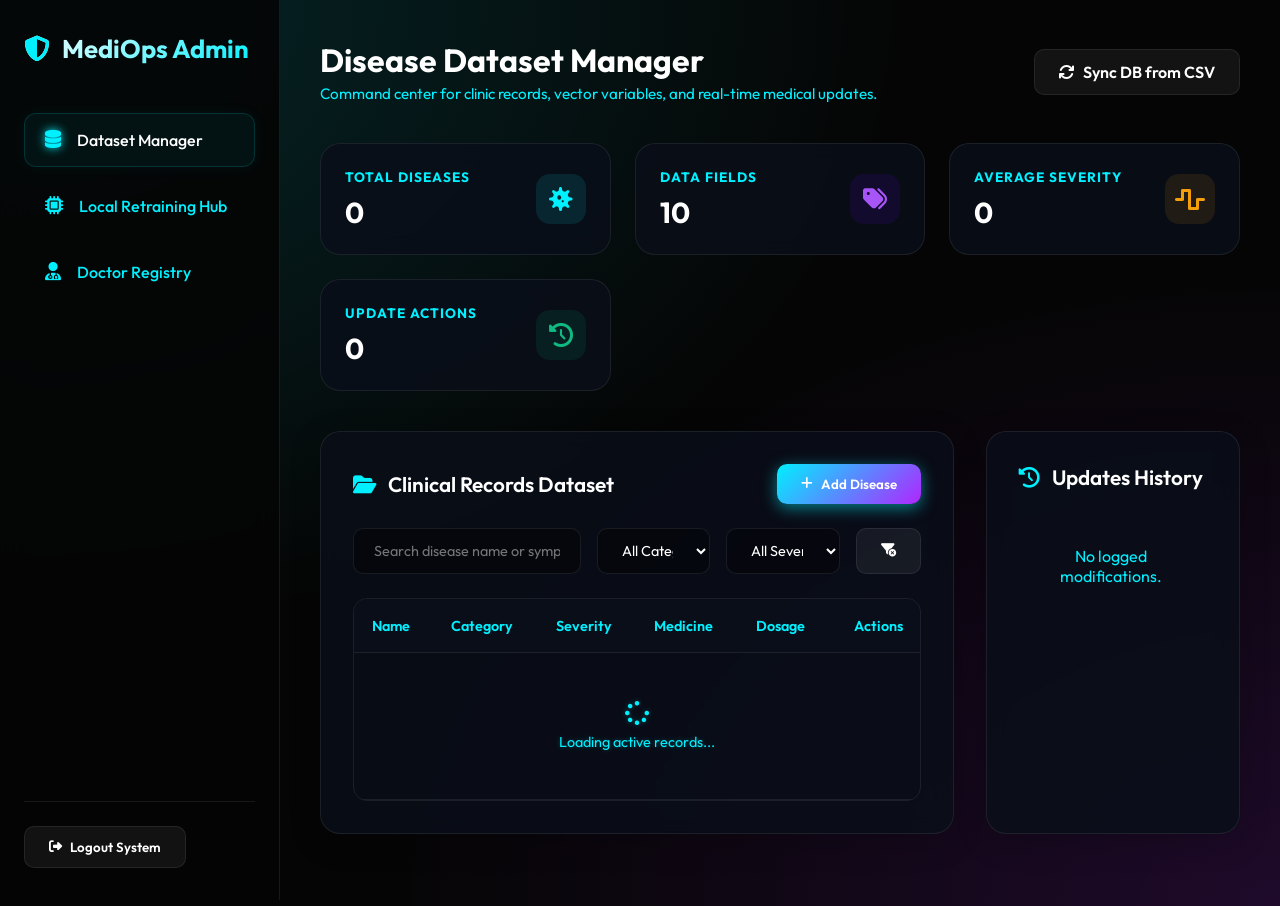
==== commit 36c4c386: "UI Redesign: Implement 2080 Cyberpunk Theme" ====
--- a/static/admin-panel.html
+++ b/static/admin-panel.html
@@ -8,26 +8,26 @@
     <link href="https://fonts.googleapis.com/css2?family=Outfit:wght@300;400;500;600;700&display=swap" rel="stylesheet">
     <style>
         :root {
-            --primary: #2563eb;
-            --primary-glow: rgba(37, 99, 235, 0.2);
-            --secondary: #0ea5e9;
-            --bg-darker: #f8fafc;
-            --bg-dark: #ffffff;
-            --bg-card: rgba(255, 255, 255, 0.85);
-            --text-main: #0f172a;
-            --text-dim: #64748b;
+            --primary: #00f0ff;
+            --primary-glow: rgba(0, 240, 255, 0.5);
+            --secondary: #b026ff;
+            --bg-darker: #050505;
+            --bg-dark: #0a0a0a;
+            --bg-card: rgba(10, 15, 25, 0.85);
+            --text-main: #ffffff;
+            --text-dim: #00f0ff;
             --success: #10b981;
             --warning: #f59e0b;
             --danger: #ef4444;
             --border: rgba(255, 255, 255, 0.08);
-            --glass: rgba(255, 255, 255, 0.5);
+            --glass: rgba(0, 240, 255, 0.1);
             --transition: all 0.3s cubic-bezier(0.4, 0, 0.2, 1);
         }
 
         * { margin: 0; padding: 0; box-sizing: border-box; font-family: 'Outfit', sans-serif; }
         body {
             background-color: var(--bg-darker);
-            background-image: radial-gradient(at 0% 0%, rgba(37, 99, 235, 0.1) 0px, transparent 50%), radial-gradient(at 100% 100%, rgba(14, 165, 233, 0.1) 0px, transparent 50%);
+            background-image: radial-gradient(at 0% 0%, rgba(0, 240, 255, 0.15) 0px, transparent 50%), radial-gradient(at 100% 100%, rgba(176, 38, 255, 0.15) 0px, transparent 50%);
             color: var(--text-main);
             min-height: 100vh;
             overflow-x: hidden;
@@ -42,7 +42,7 @@
 
         /* Sidebar Glassmorphism */
         .sidebar {
-            background: rgba(255, 255, 255, 0.85);
+            background: rgba(5, 5, 5, 0.9);
             backdrop-filter: blur(15px);
             border-right: 1px solid var(--border);
             padding: 2rem 1.5rem;
@@ -202,7 +202,7 @@
         .table-container { overflow-x: auto; margin-top: 1rem; border-radius: 14px; border: 1px solid var(--border); }
         table { width: 100%; border-collapse: collapse; text-align: left; font-size: 0.9rem; }
         th { background: rgba(10, 15, 29, 0.6); padding: 1.1rem; color: var(--text-dim); font-weight: 600; border-bottom: 1px solid var(--border); }
-        td { padding: 1.1rem; border-bottom: 1px solid var(--border); color: #0f172a; }
+        td { padding: 1.1rem; border-bottom: 1px solid var(--border); color: #ffffff; text-shadow: 0 0 5px rgba(0, 240, 255, 0.3); }
         tr:hover { background: rgba(255, 255, 255, 0.02); }
         
         .badge {
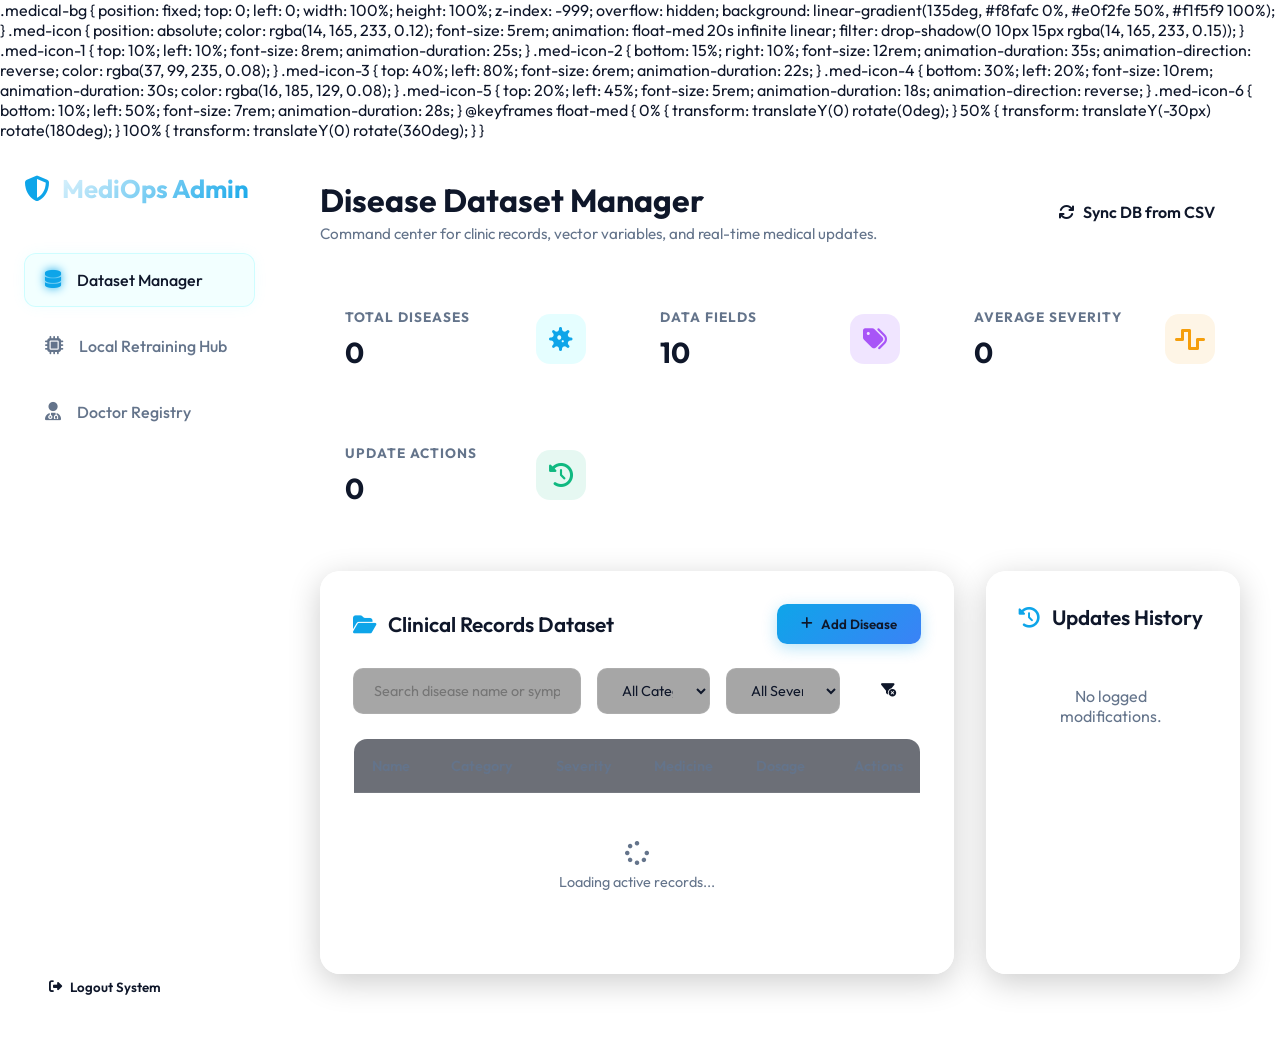
==== commit 0986432e: "UI Redesign: Implement Futuristic Medical Light Theme" ====
--- a/static/admin-panel.html
+++ b/static/admin-panel.html
@@ -8,26 +8,26 @@
     <link href="https://fonts.googleapis.com/css2?family=Outfit:wght@300;400;500;600;700&display=swap" rel="stylesheet">
     <style>
         :root {
-            --primary: #00f0ff;
-            --primary-glow: rgba(0, 240, 255, 0.5);
-            --secondary: #b026ff;
-            --bg-darker: #050505;
-            --bg-dark: #0a0a0a;
-            --bg-card: rgba(10, 15, 25, 0.85);
-            --text-main: #ffffff;
-            --text-dim: #00f0ff;
+            --primary: #0ea5e9;
+            --primary-glow: rgba(14, 165, 233, 0.3);
+            --secondary: #3b82f6;
+            --bg-darker: #f8fafc;
+            --bg-dark: #ffffff;
+            --bg-card: rgba(255, 255, 255, 0.95);
+            --text-main: #0f172a;
+            --text-dim: #64748b;
             --success: #10b981;
             --warning: #f59e0b;
             --danger: #ef4444;
             --border: rgba(255, 255, 255, 0.08);
-            --glass: rgba(0, 240, 255, 0.1);
+            --glass: rgba(255, 255, 255, 0.8);
             --transition: all 0.3s cubic-bezier(0.4, 0, 0.2, 1);
         }
 
         * { margin: 0; padding: 0; box-sizing: border-box; font-family: 'Outfit', sans-serif; }
         body {
-            background-color: var(--bg-darker);
-            background-image: radial-gradient(at 0% 0%, rgba(0, 240, 255, 0.15) 0px, transparent 50%), radial-gradient(at 100% 100%, rgba(176, 38, 255, 0.15) 0px, transparent 50%);
+            background: transparent;
+            background: transparent;
             color: var(--text-main);
             min-height: 100vh;
             overflow-x: hidden;
@@ -42,7 +42,7 @@
 
         /* Sidebar Glassmorphism */
         .sidebar {
-            background: rgba(5, 5, 5, 0.9);
+            background: rgba(255, 255, 255, 0.95);
             backdrop-filter: blur(15px);
             border-right: 1px solid var(--border);
             padding: 2rem 1.5rem;
@@ -202,7 +202,7 @@
         .table-container { overflow-x: auto; margin-top: 1rem; border-radius: 14px; border: 1px solid var(--border); }
         table { width: 100%; border-collapse: collapse; text-align: left; font-size: 0.9rem; }
         th { background: rgba(10, 15, 29, 0.6); padding: 1.1rem; color: var(--text-dim); font-weight: 600; border-bottom: 1px solid var(--border); }
-        td { padding: 1.1rem; border-bottom: 1px solid var(--border); color: #ffffff; text-shadow: 0 0 5px rgba(0, 240, 255, 0.3); }
+        td { padding: 1.1rem; border-bottom: 1px solid var(--border); color: #0f172a; }
         tr:hover { background: rgba(255, 255, 255, 0.02); }
         
         .badge {
@@ -313,6 +313,39 @@
         ::-webkit-scrollbar-thumb { background: rgba(255, 255, 255, 0.1); border-radius: 4px; }
         ::-webkit-scrollbar-thumb:hover { background: rgba(0, 240, 255, 0.3); }
     </style>
+
+        .medical-bg {
+            position: fixed;
+            top: 0;
+            left: 0;
+            width: 100%;
+            height: 100%;
+            z-index: -999;
+            overflow: hidden;
+            background: linear-gradient(135deg, #f8fafc 0%, #e0f2fe 50%, #f1f5f9 100%);
+        }
+        
+        .med-icon {
+            position: absolute;
+            color: rgba(14, 165, 233, 0.12);
+            font-size: 5rem;
+            animation: float-med 20s infinite linear;
+            filter: drop-shadow(0 10px 15px rgba(14, 165, 233, 0.15));
+        }
+
+        .med-icon-1 { top: 10%; left: 10%; font-size: 8rem; animation-duration: 25s; }
+        .med-icon-2 { bottom: 15%; right: 10%; font-size: 12rem; animation-duration: 35s; animation-direction: reverse; color: rgba(37, 99, 235, 0.08); }
+        .med-icon-3 { top: 40%; left: 80%; font-size: 6rem; animation-duration: 22s; }
+        .med-icon-4 { bottom: 30%; left: 20%; font-size: 10rem; animation-duration: 30s; color: rgba(16, 185, 129, 0.08); }
+        .med-icon-5 { top: 20%; left: 45%; font-size: 5rem; animation-duration: 18s; animation-direction: reverse; }
+        .med-icon-6 { bottom: 10%; left: 50%; font-size: 7rem; animation-duration: 28s; }
+
+        @keyframes float-med {
+            0% { transform: translateY(0) rotate(0deg); }
+            50% { transform: translateY(-30px) rotate(180deg); }
+            100% { transform: translateY(0) rotate(360deg); }
+        }
+
 </head>
 <body>
     <div class="layout">
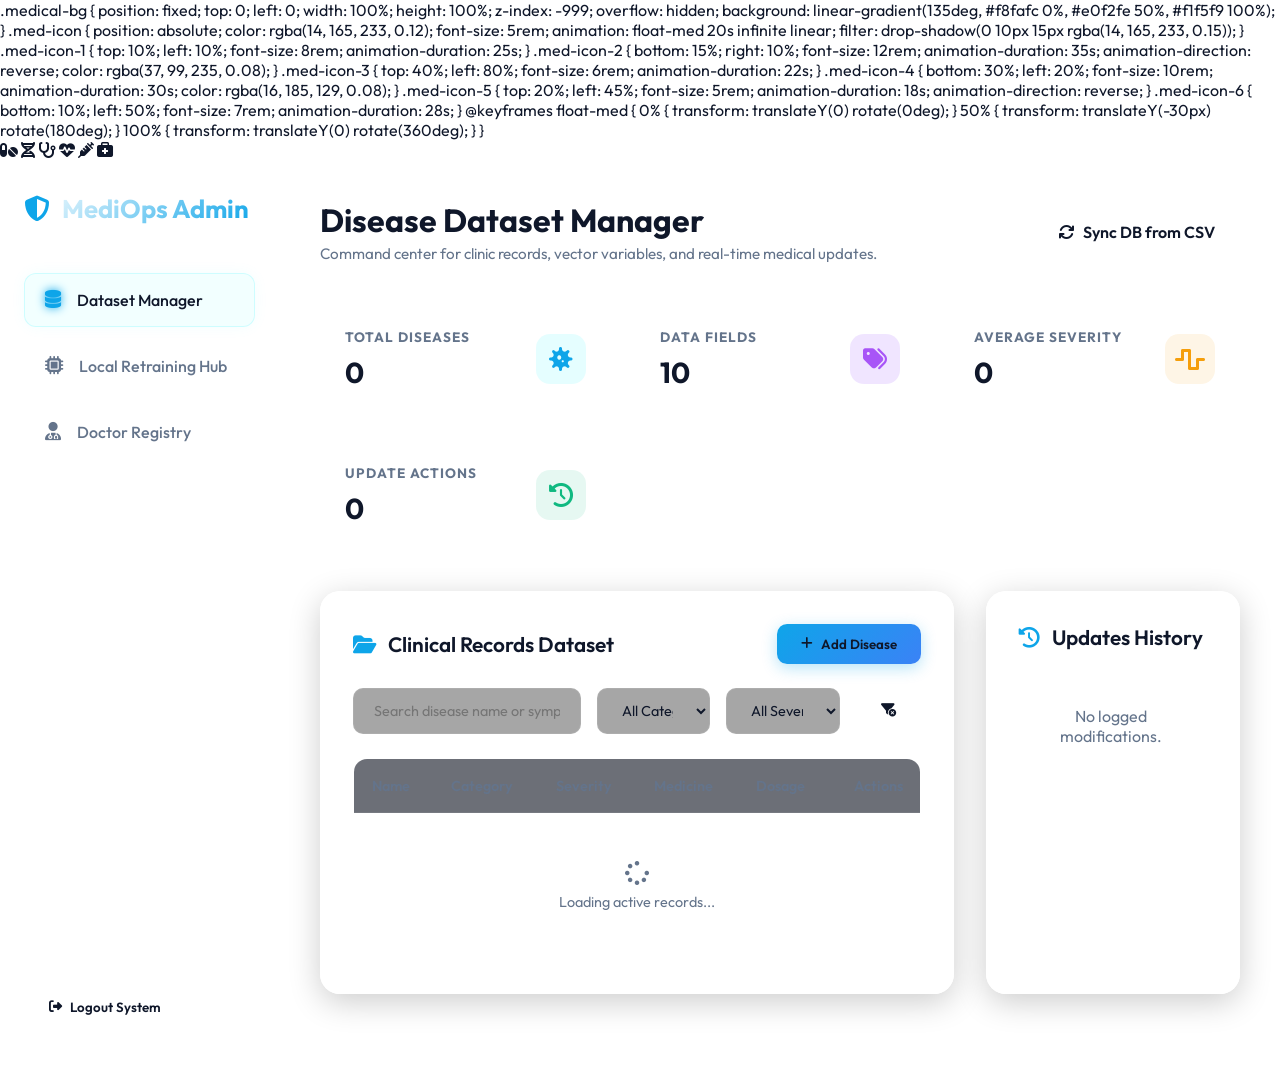
==== commit 144be5f8: "UI Redesign: Fix Medical Hologram Animations missing HTML" ====
--- a/static/admin-panel.html
+++ b/static/admin-panel.html
@@ -348,6 +348,14 @@
 
 </head>
 <body>
+    <div class="medical-bg">
+        <i class="fa-solid fa-pills med-icon med-icon-1"></i>
+        <i class="fa-solid fa-dna med-icon med-icon-2"></i>
+        <i class="fa-solid fa-stethoscope med-icon med-icon-3"></i>
+        <i class="fa-solid fa-heart-pulse med-icon med-icon-4"></i>
+        <i class="fa-solid fa-syringe med-icon med-icon-5"></i>
+        <i class="fa-solid fa-briefcase-medical med-icon med-icon-6"></i>
+    </div>
     <div class="layout">
         <!-- Sidebar -->
         <div class="sidebar">
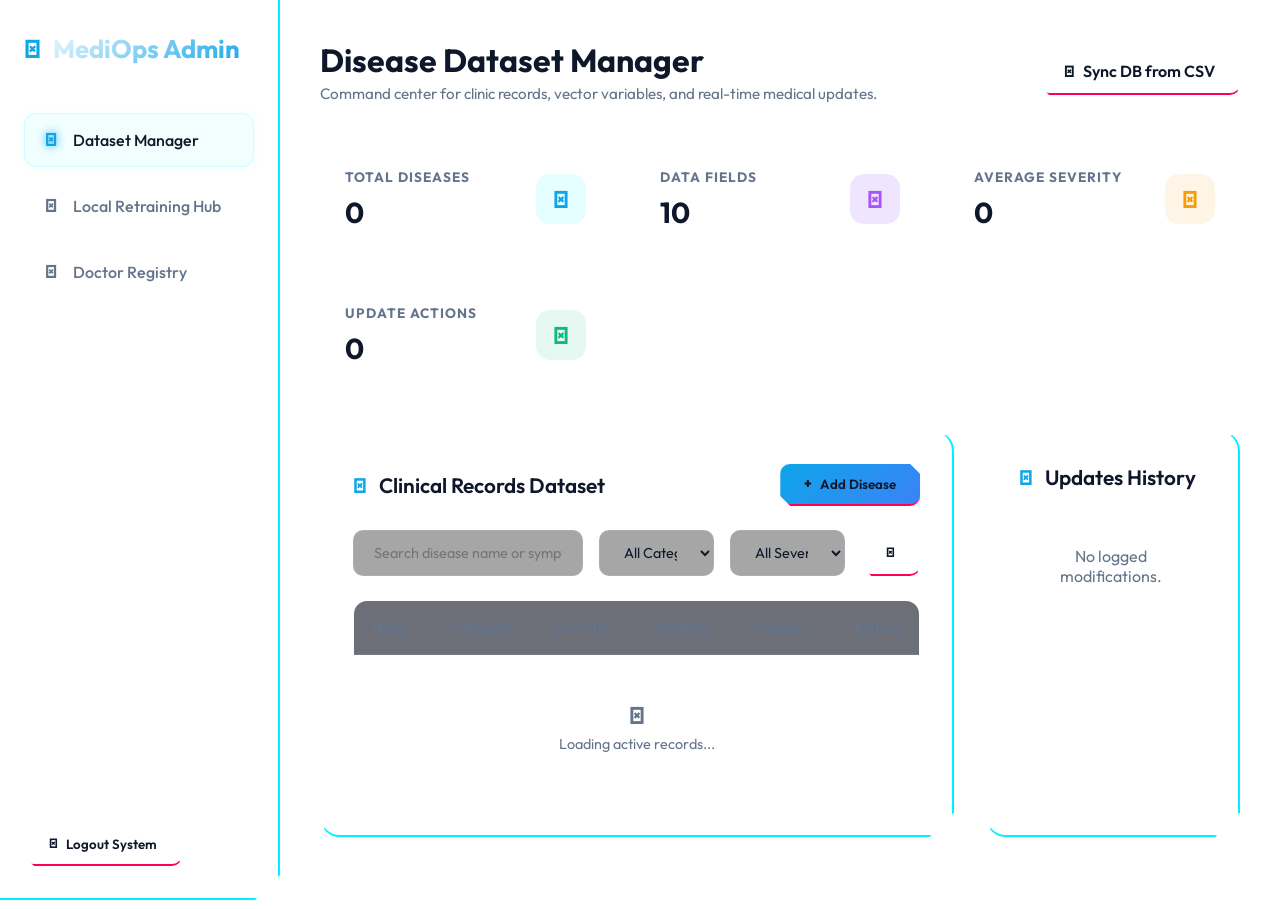
==== commit 2dd1a93b: "UI Redesign: Fix Light Cyberpunk CSS Injection" ====
--- a/static/admin-panel.html
+++ b/static/admin-panel.html
@@ -22,9 +22,9 @@
             --border: rgba(255, 255, 255, 0.08);
             --glass: rgba(255, 255, 255, 0.8);
             --transition: all 0.3s cubic-bezier(0.4, 0, 0.2, 1);
-        }
-
-        * { margin: 0; padding: 0; box-sizing: border-box; font-family: 'Outfit', sans-serif; }
+        
+
+        * { margin: 0; padding: 0; box-sizing: border-box; font-family: 'Outfit', sans-serif; 
         body {
             background: transparent;
             background: transparent;
@@ -312,50 +312,156 @@
         ::-webkit-scrollbar-track { background: rgba(0,0,0,0.1); }
         ::-webkit-scrollbar-thumb { background: rgba(255, 255, 255, 0.1); border-radius: 4px; }
         ::-webkit-scrollbar-thumb:hover { background: rgba(0, 240, 255, 0.3); }
-    </style>
-
-        .medical-bg {
+    
+        /* CYBERPUNK BACKGROUND SYSTEM */
+        .cyber-container {
             position: fixed;
-            top: 0;
-            left: 0;
-            width: 100%;
-            height: 100%;
+            top: 0; left: 0; width: 100%; height: 100%;
             z-index: -999;
+            background-color: #ffffff;
             overflow: hidden;
-            background: linear-gradient(135deg, #f8fafc 0%, #e0f2fe 50%, #f1f5f9 100%);
-        }
-        
-        .med-icon {
+            pointer-events: none;
+        }
+
+        .cyber-grid {
             position: absolute;
-            color: rgba(14, 165, 233, 0.12);
-            font-size: 5rem;
-            animation: float-med 20s infinite linear;
-            filter: drop-shadow(0 10px 15px rgba(14, 165, 233, 0.15));
-        }
-
-        .med-icon-1 { top: 10%; left: 10%; font-size: 8rem; animation-duration: 25s; }
-        .med-icon-2 { bottom: 15%; right: 10%; font-size: 12rem; animation-duration: 35s; animation-direction: reverse; color: rgba(37, 99, 235, 0.08); }
-        .med-icon-3 { top: 40%; left: 80%; font-size: 6rem; animation-duration: 22s; }
-        .med-icon-4 { bottom: 30%; left: 20%; font-size: 10rem; animation-duration: 30s; color: rgba(16, 185, 129, 0.08); }
-        .med-icon-5 { top: 20%; left: 45%; font-size: 5rem; animation-duration: 18s; animation-direction: reverse; }
-        .med-icon-6 { bottom: 10%; left: 50%; font-size: 7rem; animation-duration: 28s; }
-
-        @keyframes float-med {
-            0% { transform: translateY(0) rotate(0deg); }
-            50% { transform: translateY(-30px) rotate(180deg); }
-            100% { transform: translateY(0) rotate(360deg); }
-        }
-
+            width: 200%; height: 200%;
+            top: -50%; left: -50%;
+            background-image: 
+                linear-gradient(rgba(0, 240, 255, 0.2) 1px, transparent 1px),
+                linear-gradient(90deg, rgba(0, 240, 255, 0.2) 1px, transparent 1px);
+            background-size: 50px 50px;
+            transform: perspective(500px) rotateX(45deg);
+            animation: grid-scroll 10s linear infinite;
+        }
+
+        @keyframes grid-scroll {
+            0% { transform: perspective(500px) rotateX(45deg) translateY(0); }
+            100% { transform: perspective(500px) rotateX(45deg) translateY(50px); }
+        }
+
+        .cyber-scanlines {
+            position: absolute;
+            width: 100%; height: 100%;
+            background: linear-gradient(
+                to bottom,
+                rgba(255,255,255,0),
+                rgba(255,255,255,0) 50%,
+                rgba(0, 240, 255, 0.05) 50%,
+                rgba(0, 240, 255, 0.05)
+            );
+            background-size: 100% 4px;
+            z-index: 10;
+        }
+
+        /* HUD ELEMENTS */
+        .cyber-hud {
+            position: absolute;
+            z-index: 15;
+            padding: 20px;
+        }
+        .top-left { top: 0; left: 0; }
+        .bottom-right { bottom: 0; right: 0; }
+
+        .hud-text {
+            color: #00f0ff;
+            font-family: monospace;
+            font-weight: bold;
+            font-size: 0.8rem;
+            letter-spacing: 2px;
+            animation: blink 2s infinite;
+        }
+        .hud-bar {
+            width: 150px; height: 3px;
+            background: #00f0ff;
+            margin-top: 5px;
+            position: relative;
+        }
+        .hud-bar::after {
+            content: ''; position: absolute; top: 0; right: -10px; width: 5px; height: 3px; background: #ff0055;
+        }
+
+        .hud-circle {
+            width: 100px; height: 100px;
+            border: 1px dashed rgba(0, 240, 255, 0.5);
+            border-radius: 50%;
+            animation: rotate-slow 15s linear infinite;
+            display: flex; align-items: center; justify-content: center;
+        }
+        .hud-crosshair {
+            width: 20px; height: 20px;
+            border: 2px solid #ff0055;
+            border-radius: 50%;
+        }
+
+        @keyframes blink { 0%, 96%, 98% { opacity: 1; } 97%, 99% { opacity: 0; } }
+        @keyframes rotate-slow { 100% { transform: rotate(360deg); } }
+
+        /* FLOATING MEDICAL EQUIPMENT */
+        .floating-equip {
+            position: absolute;
+            filter: drop-shadow(0 0 10px rgba(0, 240, 255, 0.4));
+        }
+        .equip-tablet {
+            top: 15%; right: 15%;
+            animation: float-obj 12s ease-in-out infinite, rotate-3d 20s linear infinite;
+        }
+        .equip-syringe {
+            bottom: 20%; left: 10%;
+            animation: float-obj 15s ease-in-out infinite reverse;
+        }
+        .equip-dna {
+            top: 30%; left: 45%;
+            animation: float-obj 18s ease-in-out infinite, rotate-dna 10s linear infinite;
+        }
+
+        @keyframes float-obj {
+            0%, 100% { transform: translateY(0px); }
+            50% { transform: translateY(-30px); }
+        }
+        @keyframes rotate-3d {
+            0% { transform: perspective(600px) rotateY(0deg) rotateX(10deg); }
+            100% { transform: perspective(600px) rotateY(360deg) rotateX(10deg); }
+        }
+        @keyframes rotate-dna {
+            100% { transform: rotateY(360deg); }
+        }
+
+        /* UI COMPONENT OVERRIDES (Cyberpunk Angle & Glitch) */
+        .card, .auth-box, .sidebar, .form-card, .modal-content {
+            clip-path: polygon(0 0, 100% 0, 100% calc(100% - 25px), calc(100% - 25px) 100%, 0 100%);
+            border-bottom: 2px solid #00f0ff !important;
+            border-right: 2px solid #00f0ff !important;
+            background: rgba(255, 255, 255, 0.9) !important;
+            box-shadow: 10px 10px 0px rgba(0, 240, 255, 0.1) !important;
+        }
+
+        button, .btn {
+            position: relative;
+            clip-path: polygon(0 0, calc(100% - 10px) 0, 100% 10px, 100% 100%, 10px 100%, 0 calc(100% - 10px));
+            border-bottom: 2px solid #ff0055 !important;
+            transition: all 0.2s;
+        }
+
+        button:hover, .btn:hover {
+            animation: cyber-glitch 0.3s cubic-bezier(.25, .46, .45, .94) both infinite;
+            background: #00f0ff !important;
+            color: #050505 !important;
+        }
+
+        @keyframes cyber-glitch {
+            0% { transform: translate(0) }
+            20% { transform: translate(-2px, 2px) }
+            40% { transform: translate(-2px, -2px) }
+            60% { transform: translate(2px, 2px) }
+            80% { transform: translate(2px, -2px) }
+            100% { transform: translate(0) }
+        }
+
+</style>
 </head>
 <body>
-    <div class="medical-bg">
-        <i class="fa-solid fa-pills med-icon med-icon-1"></i>
-        <i class="fa-solid fa-dna med-icon med-icon-2"></i>
-        <i class="fa-solid fa-stethoscope med-icon med-icon-3"></i>
-        <i class="fa-solid fa-heart-pulse med-icon med-icon-4"></i>
-        <i class="fa-solid fa-syringe med-icon med-icon-5"></i>
-        <i class="fa-solid fa-briefcase-medical med-icon med-icon-6"></i>
-    </div>
+    
     <div class="layout">
         <!-- Sidebar -->
         <div class="sidebar">
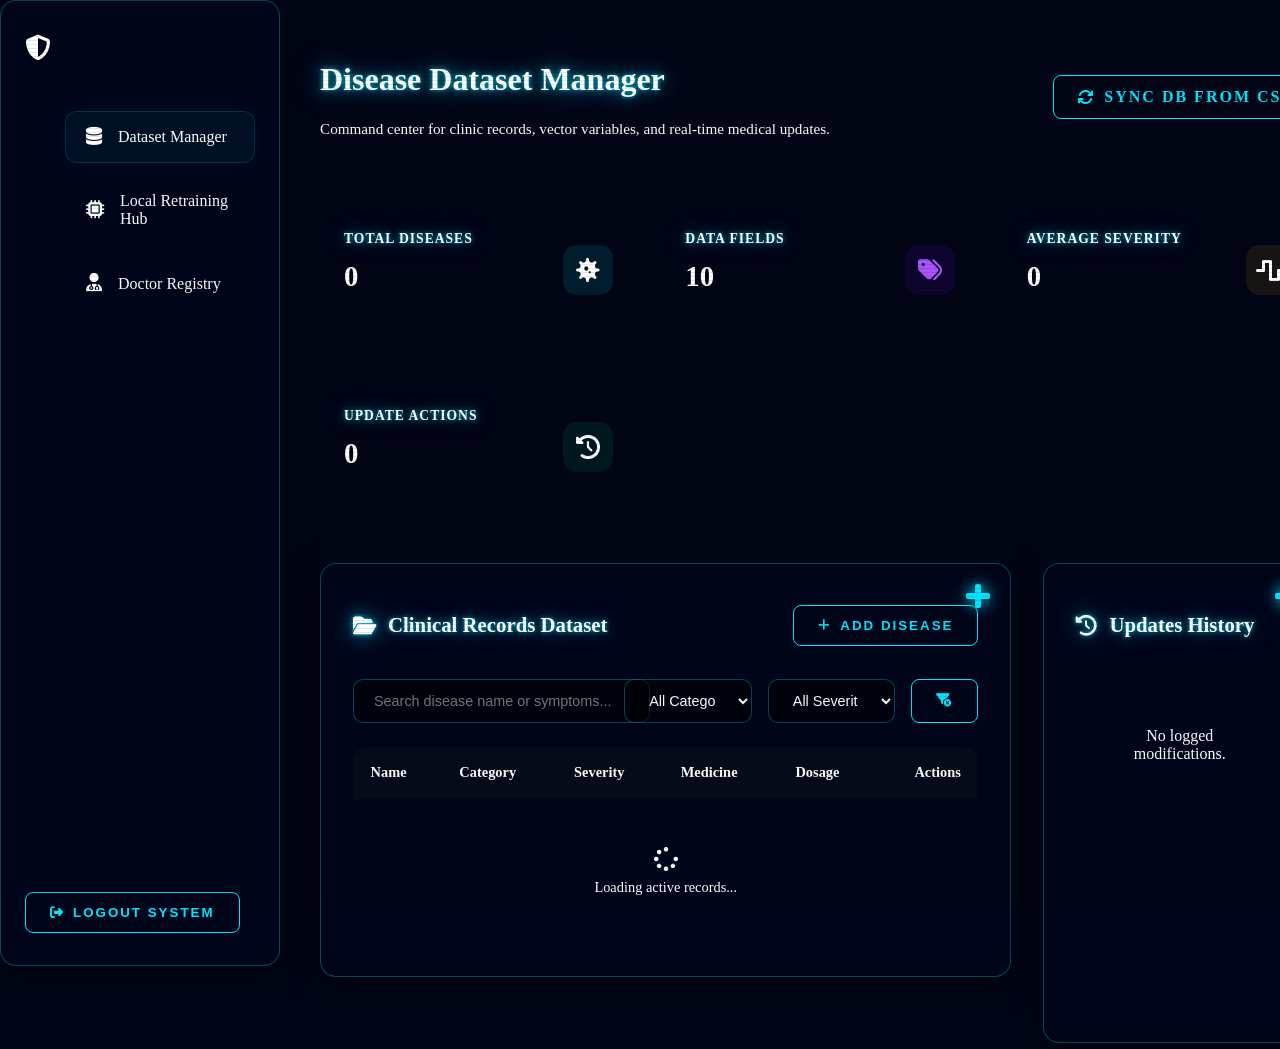
==== commit ef39d07d: "UI Redesign: Implement Dark Medical Cyberpunk Design Guide" ====
--- a/static/admin-panel.html
+++ b/static/admin-panel.html
@@ -7,31 +7,7 @@
     <link rel="stylesheet" href="https://cdnjs.cloudflare.com/ajax/libs/font-awesome/6.4.0/css/all.min.css">
     <link href="https://fonts.googleapis.com/css2?family=Outfit:wght@300;400;500;600;700&display=swap" rel="stylesheet">
     <style>
-        :root {
-            --primary: #0ea5e9;
-            --primary-glow: rgba(14, 165, 233, 0.3);
-            --secondary: #3b82f6;
-            --bg-darker: #f8fafc;
-            --bg-dark: #ffffff;
-            --bg-card: rgba(255, 255, 255, 0.95);
-            --text-main: #0f172a;
-            --text-dim: #64748b;
-            --success: #10b981;
-            --warning: #f59e0b;
-            --danger: #ef4444;
-            --border: rgba(255, 255, 255, 0.08);
-            --glass: rgba(255, 255, 255, 0.8);
-            --transition: all 0.3s cubic-bezier(0.4, 0, 0.2, 1);
         
-
-        * { margin: 0; padding: 0; box-sizing: border-box; font-family: 'Outfit', sans-serif; 
-        body {
-            background: transparent;
-            background: transparent;
-            color: var(--text-main);
-            min-height: 100vh;
-            overflow-x: hidden;
-        }
 
         /* Layout Grid */
         .layout {
@@ -313,149 +289,202 @@
         ::-webkit-scrollbar-thumb { background: rgba(255, 255, 255, 0.1); border-radius: 4px; }
         ::-webkit-scrollbar-thumb:hover { background: rgba(0, 240, 255, 0.3); }
     
-        /* CYBERPUNK BACKGROUND SYSTEM */
-        .cyber-container {
-            position: fixed;
-            top: 0; left: 0; width: 100%; height: 100%;
-            z-index: -999;
-            background-color: #ffffff;
-            overflow: hidden;
-            pointer-events: none;
-        }
-
-        .cyber-grid {
-            position: absolute;
-            width: 200%; height: 200%;
-            top: -50%; left: -50%;
-            background-image: 
-                linear-gradient(rgba(0, 240, 255, 0.2) 1px, transparent 1px),
-                linear-gradient(90deg, rgba(0, 240, 255, 0.2) 1px, transparent 1px);
-            background-size: 50px 50px;
-            transform: perspective(500px) rotateX(45deg);
-            animation: grid-scroll 10s linear infinite;
-        }
-
-        @keyframes grid-scroll {
-            0% { transform: perspective(500px) rotateX(45deg) translateY(0); }
-            100% { transform: perspective(500px) rotateX(45deg) translateY(50px); }
-        }
-
-        .cyber-scanlines {
-            position: absolute;
-            width: 100%; height: 100%;
-            background: linear-gradient(
-                to bottom,
-                rgba(255,255,255,0),
-                rgba(255,255,255,0) 50%,
-                rgba(0, 240, 255, 0.05) 50%,
-                rgba(0, 240, 255, 0.05)
-            );
-            background-size: 100% 4px;
-            z-index: 10;
-        }
-
-        /* HUD ELEMENTS */
-        .cyber-hud {
-            position: absolute;
-            z-index: 15;
-            padding: 20px;
-        }
-        .top-left { top: 0; left: 0; }
-        .bottom-right { bottom: 0; right: 0; }
-
-        .hud-text {
-            color: #00f0ff;
-            font-family: monospace;
-            font-weight: bold;
-            font-size: 0.8rem;
-            letter-spacing: 2px;
-            animation: blink 2s infinite;
-        }
-        .hud-bar {
-            width: 150px; height: 3px;
-            background: #00f0ff;
-            margin-top: 5px;
+        
+        /* DARK MEDICAL CYBERPUNK CSS GUIDE */
+        :root {
+          /* Deep Dark Backgrounds */
+          --bg-base: #020617;       
+          --bg-card: rgba(2, 6, 23, 0.7); 
+          
+          /* Neon Accents */
+          --neon-primary: #00E5FF;  
+          --neon-secondary: #0077FF; 
+          
+          /* Text Colors */
+          --text-main: #FFFFFF;
+          --text-muted: rgba(255, 255, 255, 0.5);
+          
+          /* Reusable Glowing Shadows (Using RGB of #00E5FF) */
+          --glow-sm: 0 0 10px rgba(0, 229, 255, 0.3);
+          --glow-md: 0 0 20px rgba(0, 229, 255, 0.5), 0 0 40px rgba(0, 229, 255, 0.2);
+          --border-neon: rgba(0, 229, 255, 0.3);
+        }
+
+        body {
+            background-color: var(--bg-base);
+            color: var(--text-main);
+            min-height: 100vh;
+            margin: 0;
             position: relative;
         }
-        .hud-bar::after {
-            content: ''; position: absolute; top: 0; right: -10px; width: 5px; height: 3px; background: #ff0055;
-        }
-
-        .hud-circle {
-            width: 100px; height: 100px;
-            border: 1px dashed rgba(0, 240, 255, 0.5);
-            border-radius: 50%;
-            animation: rotate-slow 15s linear infinite;
-            display: flex; align-items: center; justify-content: center;
-        }
-        .hud-crosshair {
-            width: 20px; height: 20px;
-            border: 2px solid #ff0055;
-            border-radius: 50%;
-        }
-
-        @keyframes blink { 0%, 96%, 98% { opacity: 1; } 97%, 99% { opacity: 0; } }
-        @keyframes rotate-slow { 100% { transform: rotate(360deg); } }
-
-        /* FLOATING MEDICAL EQUIPMENT */
-        .floating-equip {
-            position: absolute;
-            filter: drop-shadow(0 0 10px rgba(0, 240, 255, 0.4));
-        }
-        .equip-tablet {
-            top: 15%; right: 15%;
-            animation: float-obj 12s ease-in-out infinite, rotate-3d 20s linear infinite;
-        }
-        .equip-syringe {
-            bottom: 20%; left: 10%;
-            animation: float-obj 15s ease-in-out infinite reverse;
-        }
-        .equip-dna {
-            top: 30%; left: 45%;
-            animation: float-obj 18s ease-in-out infinite, rotate-dna 10s linear infinite;
-        }
-
-        @keyframes float-obj {
-            0%, 100% { transform: translateY(0px); }
-            50% { transform: translateY(-30px); }
-        }
-        @keyframes rotate-3d {
-            0% { transform: perspective(600px) rotateY(0deg) rotateX(10deg); }
-            100% { transform: perspective(600px) rotateY(360deg) rotateX(10deg); }
-        }
-        @keyframes rotate-dna {
-            100% { transform: rotateY(360deg); }
-        }
-
-        /* UI COMPONENT OVERRIDES (Cyberpunk Angle & Glitch) */
-        .card, .auth-box, .sidebar, .form-card, .modal-content {
-            clip-path: polygon(0 0, 100% 0, 100% calc(100% - 25px), calc(100% - 25px) 100%, 0 100%);
-            border-bottom: 2px solid #00f0ff !important;
-            border-right: 2px solid #00f0ff !important;
-            background: rgba(255, 255, 255, 0.9) !important;
-            box-shadow: 10px 10px 0px rgba(0, 240, 255, 0.1) !important;
-        }
-
-        button, .btn {
-            position: relative;
-            clip-path: polygon(0 0, calc(100% - 10px) 0, 100% 10px, 100% 100%, 10px 100%, 0 calc(100% - 10px));
-            border-bottom: 2px solid #ff0055 !important;
-            transition: all 0.2s;
-        }
-
-        button:hover, .btn:hover {
-            animation: cyber-glitch 0.3s cubic-bezier(.25, .46, .45, .94) both infinite;
-            background: #00f0ff !important;
-            color: #050505 !important;
-        }
-
-        @keyframes cyber-glitch {
-            0% { transform: translate(0) }
-            20% { transform: translate(-2px, 2px) }
-            40% { transform: translate(-2px, -2px) }
-            60% { transform: translate(2px, 2px) }
-            80% { transform: translate(2px, -2px) }
-            100% { transform: translate(0) }
+
+        /* Dark Moody Background Image */
+        body::before {
+          content: '';
+          position: fixed;
+          inset: 0;
+          /* Using a high-quality dark medical/tech abstract image from Unsplash */
+          background-image: url('https://images.unsplash.com/photo-1550751827-4bd374c3f58b?q=80&w=2070&auto=format&fit=crop');
+          background-size: cover;
+          background-position: center;
+          
+          /* CRITICAL: Darken heavily and boost colors */
+          filter: brightness(0.15) saturate(1.8);
+          
+          z-index: -2; 
+        }
+
+        /* Subtle CRT Scanlines Overlay */
+        body::after {
+          content: '';
+          position: fixed;
+          inset: 0;
+          background: repeating-linear-gradient(
+            0deg,
+            transparent,
+            transparent 3px,
+            rgba(0, 0, 0, 0.1) 3px,
+            rgba(0, 0, 0, 0.1) 4px
+          );
+          pointer-events: none; 
+          z-index: 9999;
+        }
+
+        /* Glassmorphism (Frosted Glass) for Cards */
+        .glass-card, .card, .form-card, .auth-box, .sidebar, .modal-content {
+          background: var(--bg-card) !important;
+          backdrop-filter: blur(16px) saturate(180%) !important;
+          -webkit-backdrop-filter: blur(16px) saturate(180%) !important;
+          
+          border: 1px solid var(--border-neon) !important;
+          border-radius: 16px !important;
+          box-shadow: 0 8px 32px rgba(0, 0, 0, 0.5) !important;
+          
+          /* Remove clip-path from previous design */
+          clip-path: none !important; 
+        }
+
+        /* Neon Glowing Text */
+        .neon-heading, h1, h2, h3 {
+          color: #FFF !important;
+          font-weight: 800;
+          text-shadow: 
+            0 0 5px rgba(0, 229, 255, 0.8),
+            0 0 20px rgba(0, 229, 255, 0.5),
+            0 0 40px rgba(0, 229, 255, 0.3) !important;
+        }
+
+        /* Glowing Buttons */
+        .cyber-button, button, .btn {
+          background: transparent !important;
+          color: var(--neon-primary) !important;
+          border: 1px solid var(--neon-primary) !important;
+          padding: 12px 24px;
+          border-radius: 8px;
+          text-transform: uppercase;
+          letter-spacing: 2px;
+          font-weight: bold;
+          cursor: pointer;
+          transition: all 0.3s ease;
+          clip-path: none !important; /* Remove old cyberpunk clip */
+        }
+        
+        .cyber-button:hover, button:hover, .btn:hover {
+          background: var(--neon-primary) !important;
+          color: var(--bg-base) !important;
+          box-shadow: var(--glow-md) !important;
+          transform: translateY(-2px);
+          animation: none !important; /* Remove glitch */
+        }
+
+        /* Floating Medical Equipment (Particles Effect) */
+        .medical-particles {
+          position: fixed;
+          inset: 0;
+          z-index: -1;
+          pointer-events: none;
+          overflow: hidden;
+        }
+        
+        .particle {
+          position: absolute;
+          animation: floatMed var(--duration, 12s) var(--delay, 0s) ease-in-out infinite both;
+          opacity: var(--opacity, 0.3);
+          font-size: var(--size, 2rem);
+          filter: drop-shadow(0 0 10px rgba(0, 229, 255, 0.6));
+          will-change: transform;
+        }
+        
+        .particle:nth-child(1) { top: 10%; left: 5%;  --duration: 14s; --delay: 0s;  --size: 2.2rem; --opacity: 0.2; }
+        .particle:nth-child(2) { top: 25%; right: 8%; --duration: 10s; --delay: -3s; --size: 1.5rem; --opacity: 0.4; }
+        .particle:nth-child(3) { top: 55%; left: 15%; --duration: 16s; --delay: -7s; --size: 3rem;   --opacity: 0.15; }
+        .particle:nth-child(4) { top: 75%; right: 12%;--duration: 12s; --delay: -2s; --size: 1.8rem; --opacity: 0.3; }
+        .particle:nth-child(5) { top: 85%; left: 30%; --duration: 15s; --delay: -9s; --size: 2.5rem; --opacity: 0.25; }
+        .particle:nth-child(6) { top: 40%; right: 35%;--duration: 11s; --delay: -5s; --size: 1.2rem; --opacity: 0.5; }
+        
+        @keyframes floatMed {
+          0%   { transform: translateY(0) translateX(0) rotate(0deg) scale(1); }
+          25%  { transform: translateY(-25px) translateX(15px) rotate(10deg) scale(1.1); }
+          50%  { transform: translateY(-10px) translateX(-20px) rotate(-5deg) scale(0.95); }
+          75%  { transform: translateY(-30px) translateX(10px) rotate(8deg) scale(1.05); }
+          100% { transform: translateY(0) translateX(0) rotate(0deg) scale(1); }
+        }
+
+        /* The Pulsing Medical Cross */
+        .health-card {
+          position: relative;
+        }
+        .health-card::before,
+        .health-card::after {
+          content: '';
+          position: absolute;
+          top: 20px;
+          right: 20px;
+          background: var(--neon-primary);
+          box-shadow: 0 0 15px var(--neon-primary);
+          border-radius: 2px;
+          animation: heartbeat 1.5s ease-in-out infinite;
+          z-index: 10;
+        }
+        .health-card::before { width: 6px; height: 24px; right: 29px; }
+        .health-card::after { width: 24px; height: 6px; top: 29px; }
+        
+        @keyframes heartbeat {
+          0%, 100% { transform: scale(1); opacity: 0.8; }
+          15% { transform: scale(1.3); opacity: 1; box-shadow: 0 0 25px var(--neon-primary); }
+          30% { transform: scale(1); opacity: 0.8; }
+          45% { transform: scale(1.3); opacity: 1; box-shadow: 0 0 25px var(--neon-primary); }
+          60% { transform: scale(1); opacity: 0.8; }
+        }
+
+        /* EKG Sweep on Dashboards */
+        .medical-dashboard {
+          position: relative;
+          overflow: hidden;
+        }
+        .medical-dashboard::after {
+          content: '';
+          position: absolute;
+          bottom: 0;
+          left: -100%;
+          width: 50%;
+          height: 3px;
+          background: linear-gradient(to right, transparent, var(--neon-primary), transparent);
+          box-shadow: 0 -2px 10px var(--neon-primary);
+          animation: ekgSweep 3s linear infinite;
+          z-index: 10;
+        }
+        
+        @keyframes ekgSweep {
+          0% { left: -100%; }
+          100% { left: 200%; }
+        }
+        
+        /* Inputs Fixes for Dark Theme */
+        input, select, textarea {
+            background: rgba(0,0,0,0.5) !important;
+            border: 1px solid var(--border-neon) !important;
+            color: var(--text-main) !important;
         }
 
 </style>
@@ -546,7 +575,7 @@
                 <div class="manager-layout">
                     <!-- Left Grid -->
                     <div>
-                        <div class="card">
+                        <div class="card health-card">
                             <div class="card-header">
                                 <h2><i class="fas fa-folder-open"></i> Clinical Records Dataset</h2>
                                 <button class="btn btn-primary" onclick="openAddModal()">
@@ -598,7 +627,7 @@
 
                     <!-- Right Log Panel -->
                     <div>
-                        <div class="card" style="height: calc(100% - 2rem); margin-bottom: 0;">
+                        <div class="card health-card" style="height: calc(100% - 2rem); margin-bottom: 0;">
                             <div class="card-header">
                                 <h2><i class="fas fa-clock-rotate-left"></i> Updates History</h2>
                             </div>
@@ -680,7 +709,7 @@
                     </div>
 
                     <!-- GitHub Pipeline Run History -->
-                    <div class="card" style="grid-column: span 2; margin-bottom: 0; margin-top: 2rem;">
+                    <div class="card health-card" style="grid-column: span 2; margin-bottom: 0; margin-top: 2rem;">
                         <div class="card-header">
                             <h2><i class="fab fa-github"></i> GitHub Actions — Pipeline Run History</h2>
                             <button class="btn btn-secondary" style="padding:0.4rem 1rem; font-size:0.8rem;" onclick="loadGithubStatus()">
@@ -693,7 +722,7 @@
                     </div>
 
                     <!-- Interactive Terminal Box -->
-                    <div class="card" style="margin-bottom: 0;">
+                    <div class="card health-card" style="margin-bottom: 0;">
                         <div class="card-header">
                             <h2><i class="fas fa-terminal"></i> Retraining Output Terminal</h2>
                             <div style="display: flex; align-items: center; gap: 0.5rem; font-size: 0.8rem; color: var(--text-dim);">
@@ -711,7 +740,7 @@
             <div id="doctorTab" class="tab-content">
                 <div style="display: grid; grid-template-columns: 1fr 1.8fr; gap: 2rem;">
                     <!-- Registration Form -->
-                    <div class="card">
+                    <div class="card health-card">
                         <div class="card-header">
                             <h2><i class="fas fa-user-md"></i> Doctor Registry</h2>
                         </div>
@@ -759,7 +788,7 @@
                     </div>
 
                     <!-- Doctor List -->
-                    <div class="card">
+                    <div class="card health-card">
                         <div class="card-header">
                             <h2><i class="fas fa-users-medical"></i> Registered Personnel</h2>
                         </div>
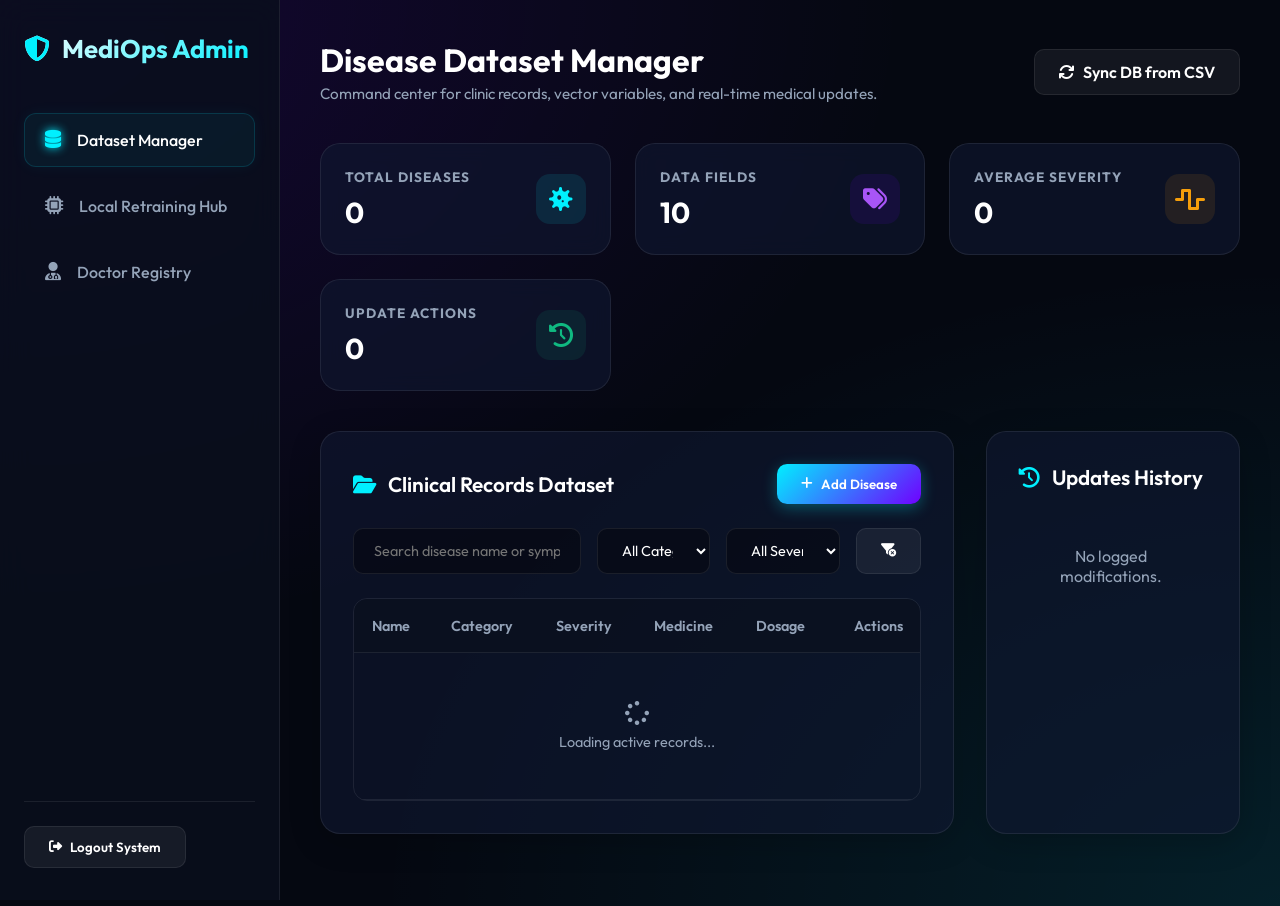
==== commit e00537ce: "revert: Restore original design (pre-cyberpunk redesigns)" ====
--- a/static/admin-panel.html
+++ b/static/admin-panel.html
@@ -7,7 +7,31 @@
     <link rel="stylesheet" href="https://cdnjs.cloudflare.com/ajax/libs/font-awesome/6.4.0/css/all.min.css">
     <link href="https://fonts.googleapis.com/css2?family=Outfit:wght@300;400;500;600;700&display=swap" rel="stylesheet">
     <style>
-        
+        :root {
+            --primary: #00f0ff;
+            --primary-glow: rgba(0, 240, 255, 0.3);
+            --secondary: #7000ff;
+            --bg-darker: #050811;
+            --bg-dark: #0a0f1d;
+            --bg-card: rgba(16, 24, 48, 0.65);
+            --text-main: #f1f5f9;
+            --text-dim: #94a3b8;
+            --success: #10b981;
+            --warning: #f59e0b;
+            --danger: #ef4444;
+            --border: rgba(255, 255, 255, 0.08);
+            --glass: rgba(255, 255, 255, 0.03);
+            --transition: all 0.3s cubic-bezier(0.4, 0, 0.2, 1);
+        }
+
+        * { margin: 0; padding: 0; box-sizing: border-box; font-family: 'Outfit', sans-serif; }
+        body {
+            background-color: var(--bg-darker);
+            background-image: radial-gradient(at 0% 0%, rgba(112, 0, 255, 0.15) 0px, transparent 50%), radial-gradient(at 100% 100%, rgba(0, 240, 255, 0.1) 0px, transparent 50%);
+            color: var(--text-main);
+            min-height: 100vh;
+            overflow-x: hidden;
+        }
 
         /* Layout Grid */
         .layout {
@@ -18,7 +42,7 @@
 
         /* Sidebar Glassmorphism */
         .sidebar {
-            background: rgba(255, 255, 255, 0.95);
+            background: rgba(10, 15, 29, 0.85);
             backdrop-filter: blur(15px);
             border-right: 1px solid var(--border);
             padding: 2rem 1.5rem;
@@ -56,7 +80,7 @@
             border: 1px solid transparent;
         }
         .sidebar-item:hover, .sidebar-item.active {
-            color: var(--text-main);
+            color: #fff;
             background: rgba(0, 240, 255, 0.05);
             border-color: rgba(0, 240, 255, 0.15);
             box-shadow: 0 0 15px rgba(0, 240, 255, 0.05);
@@ -84,7 +108,7 @@
             align-items: center;
             margin-bottom: 2.5rem;
         }
-        .header-title h1 { font-size: 2rem; font-weight: 700; color: var(--text-main); }
+        .header-title h1 { font-size: 2rem; font-weight: 700; color: #fff; }
         .header-title p { color: var(--text-dim); margin-top: 0.25rem; font-size: 0.95rem; }
 
         /* Stats Cards */
@@ -111,7 +135,7 @@
             box-shadow: 0 10px 25px rgba(0, 240, 255, 0.03);
         }
         .stat-info h3 { font-size: 0.85rem; text-transform: uppercase; color: var(--text-dim); letter-spacing: 1px; }
-        .stat-info p { font-size: 1.8rem; font-weight: 700; color: var(--text-main); margin-top: 0.5rem; }
+        .stat-info p { font-size: 1.8rem; font-weight: 700; color: #fff; margin-top: 0.5rem; }
         .stat-icon {
             width: 50px; height: 50px; border-radius: 14px;
             display: flex; align-items: center; justify-content: center;
@@ -144,7 +168,7 @@
         .card-header {
             display: flex; justify-content: space-between; align-items: center; margin-bottom: 1.5rem;
         }
-        .card-header h2 { font-size: 1.3rem; font-weight: 600; color: var(--text-main); display: flex; align-items: center; gap: 0.75rem; }
+        .card-header h2 { font-size: 1.3rem; font-weight: 600; color: #fff; display: flex; align-items: center; gap: 0.75rem; }
         .card-header h2 i { color: var(--primary); }
 
         /* Dynamic Table Grid */
@@ -156,7 +180,7 @@
         }
         .form-control {
             width: 100%; padding: 0.75rem 1.25rem; background: rgba(0, 0, 0, 0.35); border: 1px solid var(--border);
-            border-radius: 10px; color: var(--text-main); font-size: 0.9rem; transition: var(--transition);
+            border-radius: 10px; color: #fff; font-size: 0.9rem; transition: var(--transition);
         }
         .form-control:focus { outline: none; border-color: var(--primary); box-shadow: 0 0 10px var(--primary-glow); }
         
@@ -166,19 +190,19 @@
         }
         .btn-primary {
             background: linear-gradient(135deg, var(--primary) 0%, var(--secondary) 100%);
-            color: var(--text-main); box-shadow: 0 4px 15px var(--primary-glow);
+            color: #fff; box-shadow: 0 4px 15px var(--primary-glow);
         }
         .btn-primary:hover { transform: translateY(-2px); box-shadow: 0 6px 20px var(--primary-glow); }
-        .btn-secondary { background: rgba(255,255,255,0.06); color: var(--text-main); border: 1px solid var(--border); }
+        .btn-secondary { background: rgba(255,255,255,0.06); color: #fff; border: 1px solid var(--border); }
         .btn-secondary:hover { background: rgba(255,255,255,0.1); }
         .btn-danger { background: rgba(239, 68, 68, 0.15); color: var(--danger); border: 1px solid rgba(239, 68, 68, 0.2); }
-        .btn-danger:hover { background: var(--danger); color: var(--text-main); }
+        .btn-danger:hover { background: var(--danger); color: #fff; }
 
         /* Futuristic Table */
         .table-container { overflow-x: auto; margin-top: 1rem; border-radius: 14px; border: 1px solid var(--border); }
         table { width: 100%; border-collapse: collapse; text-align: left; font-size: 0.9rem; }
         th { background: rgba(10, 15, 29, 0.6); padding: 1.1rem; color: var(--text-dim); font-weight: 600; border-bottom: 1px solid var(--border); }
-        td { padding: 1.1rem; border-bottom: 1px solid var(--border); color: #0f172a; }
+        td { padding: 1.1rem; border-bottom: 1px solid var(--border); color: #e2e8f0; }
         tr:hover { background: rgba(255, 255, 255, 0.02); }
         
         .badge {
@@ -208,7 +232,7 @@
         .history-action.ADD { color: var(--success); }
         .history-action.EDIT { color: var(--primary); }
         .history-action.DELETE { color: var(--danger); }
-        .history-body { font-size: 0.85rem; color: var(--text-main); font-weight: 500; }
+        .history-body { font-size: 0.85rem; color: #fff; font-weight: 500; }
 
         /* Retraining Console Console Frame */
         .retrain-grid {
@@ -251,7 +275,7 @@
             transition: var(--transition);
         }
         .retrain-card:hover { border-color: rgba(0, 240, 255, 0.2); }
-        .retrain-card h3 { font-size: 1.05rem; font-weight: 600; color: var(--text-main); margin-bottom: 0.5rem; }
+        .retrain-card h3 { font-size: 1.05rem; font-weight: 600; color: #fff; margin-bottom: 0.5rem; }
         .retrain-card p { font-size: 0.85rem; color: var(--text-dim); margin-bottom: 1.25rem; line-height: 1.4; }
 
         /* Modal Box Design */
@@ -280,7 +304,7 @@
             transition: var(--transition);
         }
         .doctor-item:hover { border-color: rgba(0, 240, 255, 0.2); }
-        .doctor-item-info h4 { color: var(--text-main); font-size: 1.05rem; font-weight: 600; margin-bottom: 0.3rem; }
+        .doctor-item-info h4 { color: #fff; font-size: 1.05rem; font-weight: 600; margin-bottom: 0.3rem; }
         .doctor-item-info p { color: var(--text-dim); font-size: 0.85rem; }
 
         /* Scrollbar Styling */
@@ -288,209 +312,9 @@
         ::-webkit-scrollbar-track { background: rgba(0,0,0,0.1); }
         ::-webkit-scrollbar-thumb { background: rgba(255, 255, 255, 0.1); border-radius: 4px; }
         ::-webkit-scrollbar-thumb:hover { background: rgba(0, 240, 255, 0.3); }
-    
-        
-        /* DARK MEDICAL CYBERPUNK CSS GUIDE */
-        :root {
-          /* Deep Dark Backgrounds */
-          --bg-base: #020617;       
-          --bg-card: rgba(2, 6, 23, 0.7); 
-          
-          /* Neon Accents */
-          --neon-primary: #00E5FF;  
-          --neon-secondary: #0077FF; 
-          
-          /* Text Colors */
-          --text-main: #FFFFFF;
-          --text-muted: rgba(255, 255, 255, 0.5);
-          
-          /* Reusable Glowing Shadows (Using RGB of #00E5FF) */
-          --glow-sm: 0 0 10px rgba(0, 229, 255, 0.3);
-          --glow-md: 0 0 20px rgba(0, 229, 255, 0.5), 0 0 40px rgba(0, 229, 255, 0.2);
-          --border-neon: rgba(0, 229, 255, 0.3);
-        }
-
-        body {
-            background-color: var(--bg-base);
-            color: var(--text-main);
-            min-height: 100vh;
-            margin: 0;
-            position: relative;
-        }
-
-        /* Dark Moody Background Image */
-        body::before {
-          content: '';
-          position: fixed;
-          inset: 0;
-          /* Using a high-quality dark medical/tech abstract image from Unsplash */
-          background-image: url('https://images.unsplash.com/photo-1550751827-4bd374c3f58b?q=80&w=2070&auto=format&fit=crop');
-          background-size: cover;
-          background-position: center;
-          
-          /* CRITICAL: Darken heavily and boost colors */
-          filter: brightness(0.15) saturate(1.8);
-          
-          z-index: -2; 
-        }
-
-        /* Subtle CRT Scanlines Overlay */
-        body::after {
-          content: '';
-          position: fixed;
-          inset: 0;
-          background: repeating-linear-gradient(
-            0deg,
-            transparent,
-            transparent 3px,
-            rgba(0, 0, 0, 0.1) 3px,
-            rgba(0, 0, 0, 0.1) 4px
-          );
-          pointer-events: none; 
-          z-index: 9999;
-        }
-
-        /* Glassmorphism (Frosted Glass) for Cards */
-        .glass-card, .card, .form-card, .auth-box, .sidebar, .modal-content {
-          background: var(--bg-card) !important;
-          backdrop-filter: blur(16px) saturate(180%) !important;
-          -webkit-backdrop-filter: blur(16px) saturate(180%) !important;
-          
-          border: 1px solid var(--border-neon) !important;
-          border-radius: 16px !important;
-          box-shadow: 0 8px 32px rgba(0, 0, 0, 0.5) !important;
-          
-          /* Remove clip-path from previous design */
-          clip-path: none !important; 
-        }
-
-        /* Neon Glowing Text */
-        .neon-heading, h1, h2, h3 {
-          color: #FFF !important;
-          font-weight: 800;
-          text-shadow: 
-            0 0 5px rgba(0, 229, 255, 0.8),
-            0 0 20px rgba(0, 229, 255, 0.5),
-            0 0 40px rgba(0, 229, 255, 0.3) !important;
-        }
-
-        /* Glowing Buttons */
-        .cyber-button, button, .btn {
-          background: transparent !important;
-          color: var(--neon-primary) !important;
-          border: 1px solid var(--neon-primary) !important;
-          padding: 12px 24px;
-          border-radius: 8px;
-          text-transform: uppercase;
-          letter-spacing: 2px;
-          font-weight: bold;
-          cursor: pointer;
-          transition: all 0.3s ease;
-          clip-path: none !important; /* Remove old cyberpunk clip */
-        }
-        
-        .cyber-button:hover, button:hover, .btn:hover {
-          background: var(--neon-primary) !important;
-          color: var(--bg-base) !important;
-          box-shadow: var(--glow-md) !important;
-          transform: translateY(-2px);
-          animation: none !important; /* Remove glitch */
-        }
-
-        /* Floating Medical Equipment (Particles Effect) */
-        .medical-particles {
-          position: fixed;
-          inset: 0;
-          z-index: -1;
-          pointer-events: none;
-          overflow: hidden;
-        }
-        
-        .particle {
-          position: absolute;
-          animation: floatMed var(--duration, 12s) var(--delay, 0s) ease-in-out infinite both;
-          opacity: var(--opacity, 0.3);
-          font-size: var(--size, 2rem);
-          filter: drop-shadow(0 0 10px rgba(0, 229, 255, 0.6));
-          will-change: transform;
-        }
-        
-        .particle:nth-child(1) { top: 10%; left: 5%;  --duration: 14s; --delay: 0s;  --size: 2.2rem; --opacity: 0.2; }
-        .particle:nth-child(2) { top: 25%; right: 8%; --duration: 10s; --delay: -3s; --size: 1.5rem; --opacity: 0.4; }
-        .particle:nth-child(3) { top: 55%; left: 15%; --duration: 16s; --delay: -7s; --size: 3rem;   --opacity: 0.15; }
-        .particle:nth-child(4) { top: 75%; right: 12%;--duration: 12s; --delay: -2s; --size: 1.8rem; --opacity: 0.3; }
-        .particle:nth-child(5) { top: 85%; left: 30%; --duration: 15s; --delay: -9s; --size: 2.5rem; --opacity: 0.25; }
-        .particle:nth-child(6) { top: 40%; right: 35%;--duration: 11s; --delay: -5s; --size: 1.2rem; --opacity: 0.5; }
-        
-        @keyframes floatMed {
-          0%   { transform: translateY(0) translateX(0) rotate(0deg) scale(1); }
-          25%  { transform: translateY(-25px) translateX(15px) rotate(10deg) scale(1.1); }
-          50%  { transform: translateY(-10px) translateX(-20px) rotate(-5deg) scale(0.95); }
-          75%  { transform: translateY(-30px) translateX(10px) rotate(8deg) scale(1.05); }
-          100% { transform: translateY(0) translateX(0) rotate(0deg) scale(1); }
-        }
-
-        /* The Pulsing Medical Cross */
-        .health-card {
-          position: relative;
-        }
-        .health-card::before,
-        .health-card::after {
-          content: '';
-          position: absolute;
-          top: 20px;
-          right: 20px;
-          background: var(--neon-primary);
-          box-shadow: 0 0 15px var(--neon-primary);
-          border-radius: 2px;
-          animation: heartbeat 1.5s ease-in-out infinite;
-          z-index: 10;
-        }
-        .health-card::before { width: 6px; height: 24px; right: 29px; }
-        .health-card::after { width: 24px; height: 6px; top: 29px; }
-        
-        @keyframes heartbeat {
-          0%, 100% { transform: scale(1); opacity: 0.8; }
-          15% { transform: scale(1.3); opacity: 1; box-shadow: 0 0 25px var(--neon-primary); }
-          30% { transform: scale(1); opacity: 0.8; }
-          45% { transform: scale(1.3); opacity: 1; box-shadow: 0 0 25px var(--neon-primary); }
-          60% { transform: scale(1); opacity: 0.8; }
-        }
-
-        /* EKG Sweep on Dashboards */
-        .medical-dashboard {
-          position: relative;
-          overflow: hidden;
-        }
-        .medical-dashboard::after {
-          content: '';
-          position: absolute;
-          bottom: 0;
-          left: -100%;
-          width: 50%;
-          height: 3px;
-          background: linear-gradient(to right, transparent, var(--neon-primary), transparent);
-          box-shadow: 0 -2px 10px var(--neon-primary);
-          animation: ekgSweep 3s linear infinite;
-          z-index: 10;
-        }
-        
-        @keyframes ekgSweep {
-          0% { left: -100%; }
-          100% { left: 200%; }
-        }
-        
-        /* Inputs Fixes for Dark Theme */
-        input, select, textarea {
-            background: rgba(0,0,0,0.5) !important;
-            border: 1px solid var(--border-neon) !important;
-            color: var(--text-main) !important;
-        }
-
-</style>
+    </style>
 </head>
 <body>
-    
     <div class="layout">
         <!-- Sidebar -->
         <div class="sidebar">
@@ -575,7 +399,7 @@
                 <div class="manager-layout">
                     <!-- Left Grid -->
                     <div>
-                        <div class="card health-card">
+                        <div class="card">
                             <div class="card-header">
                                 <h2><i class="fas fa-folder-open"></i> Clinical Records Dataset</h2>
                                 <button class="btn btn-primary" onclick="openAddModal()">
@@ -627,7 +451,7 @@
 
                     <!-- Right Log Panel -->
                     <div>
-                        <div class="card health-card" style="height: calc(100% - 2rem); margin-bottom: 0;">
+                        <div class="card" style="height: calc(100% - 2rem); margin-bottom: 0;">
                             <div class="card-header">
                                 <h2><i class="fas fa-clock-rotate-left"></i> Updates History</h2>
                             </div>
@@ -650,7 +474,7 @@
                                     <path d="M18 2.0845 a 15.9155 15.9155 0 0 1 0 31.831 a 15.9155 15.9155 0 0 1 0 -31.831" fill="none" stroke="rgba(255,255,255,0.06)" stroke-width="3" />
                                     <path id="healthCircle" d="M18 2.0845 a 15.9155 15.9155 0 0 1 0 31.831 a 15.9155 15.9155 0 0 1 0 -31.831" fill="none" stroke="var(--primary)" stroke-width="3" stroke-dasharray="100, 100" style="transition: stroke-dasharray 0.8s ease;" />
                                 </svg>
-                                <div style="position: absolute; font-size: 0.95rem; font-weight: 700; color: var(--text-main);" id="healthScoreText">100%</div>
+                                <div style="position: absolute; font-size: 0.95rem; font-weight: 700; color: #fff;" id="healthScoreText">100%</div>
                             </div>
                             <div>
                                 <h3 style="margin-bottom: 0.25rem;">Active Dataset Health Monitor</h3>
@@ -709,7 +533,7 @@
                     </div>
 
                     <!-- GitHub Pipeline Run History -->
-                    <div class="card health-card" style="grid-column: span 2; margin-bottom: 0; margin-top: 2rem;">
+                    <div class="card" style="grid-column: span 2; margin-bottom: 0; margin-top: 2rem;">
                         <div class="card-header">
                             <h2><i class="fab fa-github"></i> GitHub Actions — Pipeline Run History</h2>
                             <button class="btn btn-secondary" style="padding:0.4rem 1rem; font-size:0.8rem;" onclick="loadGithubStatus()">
@@ -722,7 +546,7 @@
                     </div>
 
                     <!-- Interactive Terminal Box -->
-                    <div class="card health-card" style="margin-bottom: 0;">
+                    <div class="card" style="margin-bottom: 0;">
                         <div class="card-header">
                             <h2><i class="fas fa-terminal"></i> Retraining Output Terminal</h2>
                             <div style="display: flex; align-items: center; gap: 0.5rem; font-size: 0.8rem; color: var(--text-dim);">
@@ -740,7 +564,7 @@
             <div id="doctorTab" class="tab-content">
                 <div style="display: grid; grid-template-columns: 1fr 1.8fr; gap: 2rem;">
                     <!-- Registration Form -->
-                    <div class="card health-card">
+                    <div class="card">
                         <div class="card-header">
                             <h2><i class="fas fa-user-md"></i> Doctor Registry</h2>
                         </div>
@@ -788,7 +612,7 @@
                     </div>
 
                     <!-- Doctor List -->
-                    <div class="card health-card">
+                    <div class="card">
                         <div class="card-header">
                             <h2><i class="fas fa-users-medical"></i> Registered Personnel</h2>
                         </div>
@@ -804,7 +628,7 @@
     <!-- DISEASE MODAL (ADD & EDIT) -->
     <div class="modal" id="diseaseModal">
         <div class="modal-content">
-            <h2 id="modalTitle" style="font-size: 1.4rem; color: var(--text-main); display: flex; align-items: center; gap: 0.75rem; border-bottom: 1px solid var(--border); padding-bottom: 1rem;">
+            <h2 id="modalTitle" style="font-size: 1.4rem; color: #fff; display: flex; align-items: center; gap: 0.75rem; border-bottom: 1px solid var(--border); padding-bottom: 1rem;">
                 <i class="fas fa-edit"></i> Edit Record
             </h2>
             <form id="diseaseForm" onsubmit="handleDiseaseSubmit(event)">
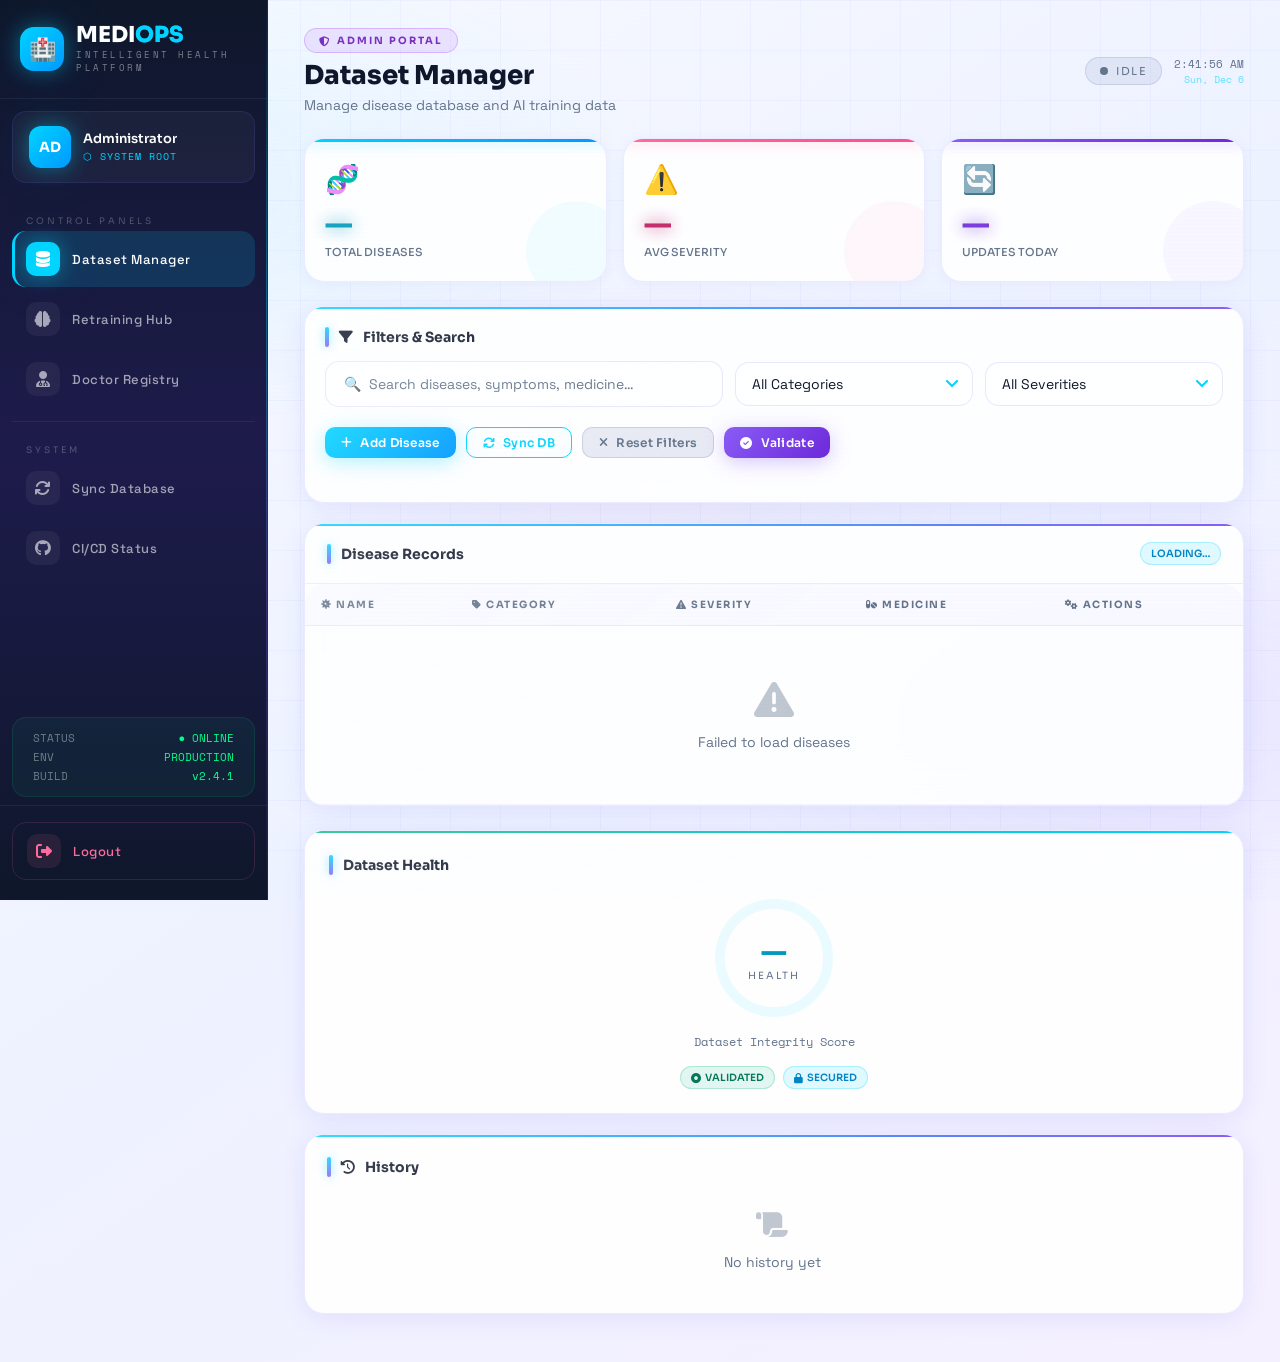
==== commit e89c33ec: "Finalizing MediOps Cyberpunk Light Theme, CI/CD Actions, UI bug fixes, and Medical AI Integrations" ====
--- a/static/admin-panel.html
+++ b/static/admin-panel.html
@@ -1,1260 +1,1806 @@
 <!DOCTYPE html>
 <html lang="en">
 <head>
-    <meta charset="UTF-8">
-    <meta name="viewport" content="width=device-width, initial-scale=1.0">
-    <title>Futuristic Admin Command Center | MediOps</title>
-    <link rel="stylesheet" href="https://cdnjs.cloudflare.com/ajax/libs/font-awesome/6.4.0/css/all.min.css">
-    <link href="https://fonts.googleapis.com/css2?family=Outfit:wght@300;400;500;600;700&display=swap" rel="stylesheet">
+  <meta charset="UTF-8" />
+  <meta name="viewport" content="width=device-width, initial-scale=1.0" />
+  <title>MediOps — Admin Control Panel</title>
+  <link rel="stylesheet" href="/static/mediops.css" />
+  <link href="https://cdnjs.cloudflare.com/ajax/libs/font-awesome/6.6.0/css/all.min.css" rel="stylesheet" />
+  <style>
+    /* ── Admin-panel-specific overrides ─────────────────────────────── */
+
+    /* Sidebar items as buttons (no <a> wrapper needed) */
+    .sidebar-nav-item {
+      display: flex;
+      align-items: center;
+      gap: 12px;
+      padding: 11px 14px;
+      border-radius: var(--radius-md);
+      color: rgba(255,255,255,0.6);
+      text-decoration: none;
+      font-size: 13px;
+      font-weight: 500;
+      letter-spacing: 0.5px;
+      transition: all var(--transition);
+      cursor: pointer;
+      background: transparent;
+      border: none;
+      width: 100%;
+      margin-bottom: 4px;
+      font-family: var(--font-body);
+      text-align: left;
+    }
+    .sidebar-nav-item .nav-icon {
+      width: 34px; height: 34px;
+      border-radius: 10px;
+      display: flex; align-items: center; justify-content: center;
+      font-size: 16px;
+      background: rgba(255,255,255,0.05);
+      transition: all var(--transition);
+      flex-shrink: 0;
+    }
+    .sidebar-nav-item:hover {
+      color: #fff;
+      background: rgba(0,212,255,0.1);
+    }
+    .sidebar-nav-item:hover .nav-icon {
+      background: rgba(0,212,255,0.2);
+    }
+    .sidebar-nav-item.active {
+      color: #fff;
+      background: rgba(0,212,255,0.15);
+      border-left: 3px solid var(--c-cyan);
+      padding-left: 11px;
+    }
+    .sidebar-nav-item.active .nav-icon {
+      background: var(--c-cyan);
+      color: #fff;
+      box-shadow: var(--shadow-neon);
+    }
+
+    /* ── Tab content ─────────────────────────────────────────────────── */
+    .tab-content { display: none; }
+    .tab-content:first-of-type { display: block; }
+
+    /* ── Filter bar ──────────────────────────────────────────────────── */
+    .filter-bar {
+      display: flex;
+      flex-wrap: wrap;
+      gap: 12px;
+      align-items: center;
+      margin-bottom: 20px;
+    }
+    .filter-bar .cyber-input,
+    .filter-bar .cyber-select { flex: 1; min-width: 160px; }
+    .filter-bar .cyber-input  { flex: 2; }
+
+    /* ── Action bar ──────────────────────────────────────────────────── */
+    .action-bar {
+      display: flex;
+      flex-wrap: wrap;
+      gap: 10px;
+      margin-bottom: 24px;
+    }
+
+    /* ── Disease table wrapper ───────────────────────────────────────── */
+    .table-wrapper {
+      overflow-x: auto;
+      border-radius: var(--radius-lg);
+    }
+
+    /* ── History panel ───────────────────────────────────────────────── */
+    .history-item {
+      display: flex;
+      align-items: flex-start;
+      gap: 14px;
+      padding: 12px 0;
+      border-bottom: 1px solid rgba(0,212,255,0.07);
+    }
+    .history-item:last-child { border-bottom: none; }
+    .history-dot {
+      width: 10px; height: 10px;
+      border-radius: 50%;
+      background: var(--c-cyan);
+      margin-top: 4px;
+      flex-shrink: 0;
+      box-shadow: 0 0 8px var(--c-cyan);
+      animation: statusPulse 2s infinite;
+    }
+    .history-dot.edit   { background: var(--c-yellow); box-shadow: 0 0 8px var(--c-yellow); }
+    .history-dot.delete { background: var(--c-red);    box-shadow: 0 0 8px var(--c-red); }
+    .history-text { font-size: 13px; color: var(--text-secondary); }
+    .history-time { font-size: 11px; color: var(--text-muted); font-family: var(--font-mono); margin-top: 2px; }
+
+    /* ── Health circle ───────────────────────────────────────────────── */
+    .health-ring-wrap {
+      display: flex;
+      flex-direction: column;
+      align-items: center;
+      justify-content: center;
+      gap: 10px;
+    }
+    .health-svg-container {
+      position: relative;
+      width: 130px; height: 130px;
+    }
+    .health-svg-container svg { transform: rotate(-90deg); }
+    .health-center-text {
+      position: absolute;
+      inset: 0;
+      display: flex;
+      flex-direction: column;
+      align-items: center;
+      justify-content: center;
+    }
+    #healthScoreText {
+      font-family: var(--font-display);
+      font-size: 28px;
+      font-weight: 800;
+      color: var(--c-cyan-dark);
+    }
+    .health-label {
+      font-size: 10px;
+      color: var(--text-muted);
+      letter-spacing: 2px;
+      font-family: var(--font-display);
+      text-transform: uppercase;
+    }
+
+    /* ── Terminal console ────────────────────────────────────────────── */
+    #terminalConsole {
+      background: #030812;
+      border: 1.5px solid rgba(0,255,136,0.2);
+      border-radius: var(--radius-md);
+      padding: 18px 20px;
+      height: 260px;
+      overflow-y: auto;
+      font-family: var(--font-mono);
+      font-size: 13px;
+      color: #00FF88;
+      line-height: 1.8;
+      box-shadow: inset 0 0 40px rgba(0,255,136,0.04), 0 0 30px rgba(0,255,136,0.08);
+      position: relative;
+    }
+    #terminalConsole::before {
+      content: '● MediOps Terminal v2.4.1';
+      display: block;
+      font-family: var(--font-mono);
+      font-size: 11px;
+      color: rgba(0,255,136,0.5);
+      border-bottom: 1px solid rgba(0,255,136,0.1);
+      padding-bottom: 8px;
+      margin-bottom: 10px;
+      letter-spacing: 2px;
+    }
+
+    /* ── MLOps status badges area ────────────────────────────────────── */
+    .mlops-badges {
+      display: flex;
+      flex-wrap: wrap;
+      gap: 14px;
+      margin-bottom: 24px;
+    }
+    .mlops-badge-card {
+      background: var(--bg-card);
+      border: 1px solid var(--border-card);
+      border-radius: var(--radius-md);
+      padding: 14px 20px;
+      display: flex;
+      align-items: center;
+      gap: 12px;
+      min-width: 200px;
+      flex: 1;
+    }
+    .mlops-badge-icon {
+      width: 38px; height: 38px;
+      border-radius: 10px;
+      display: flex; align-items: center; justify-content: center;
+      font-size: 18px;
+    }
+    .mlops-badge-info .badge-title {
+      font-family: var(--font-display);
+      font-size: 10px;
+      letter-spacing: 2px;
+      text-transform: uppercase;
+      color: var(--text-muted);
+      margin-bottom: 4px;
+    }
+
+    /* ── Model version card ──────────────────────────────────────────── */
+    .model-info-card {
+      display: grid;
+      grid-template-columns: 1fr 1fr;
+      gap: 16px;
+      margin-bottom: 24px;
+    }
+    @media (max-width: 768px) { .model-info-card { grid-template-columns: 1fr; } }
+    .model-field {
+      background: rgba(0,212,255,0.04);
+      border: 1px solid var(--border-card);
+      border-radius: var(--radius-md);
+      padding: 14px 18px;
+    }
+    .model-field-label {
+      font-family: var(--font-display);
+      font-size: 9px;
+      letter-spacing: 2px;
+      text-transform: uppercase;
+      color: var(--text-muted);
+      margin-bottom: 6px;
+    }
+    .model-field-value {
+      font-family: var(--font-mono);
+      font-size: 14px;
+      color: var(--c-cyan-dark);
+      font-weight: 600;
+    }
+
+    /* ── GitHub runs table ───────────────────────────────────────────── */
+    .github-run-status {
+      display: inline-flex;
+      align-items: center;
+      gap: 6px;
+      padding: 4px 10px;
+      border-radius: 20px;
+      font-size: 10px;
+      font-family: var(--font-display);
+      font-weight: 700;
+      letter-spacing: 1px;
+      text-transform: uppercase;
+    }
+    .run-success  { background: rgba(0,255,136,0.12); color: #00695C; border: 1px solid rgba(0,255,136,0.3); }
+    .run-failure  { background: rgba(255,71,87,0.12);  color: #B71C1C; border: 1px solid rgba(255,71,87,0.3); }
+    .run-running  { background: rgba(0,212,255,0.12); color: var(--c-cyan-dark); border: 1px solid rgba(0,212,255,0.3); }
+    .run-pending  { background: rgba(255,215,0,0.12); color: #E65100; border: 1px solid rgba(255,215,0,0.3); }
+    .run-dot { width: 7px; height: 7px; border-radius: 50%; background: currentColor; }
+
+    /* ── Github config warning ───────────────────────────────────────── */
+    #githubConfigWarning {
+      background: rgba(255,215,0,0.08);
+      border: 1px solid rgba(255,215,0,0.3);
+      border-radius: var(--radius-md);
+      padding: 14px 18px;
+      margin-bottom: 16px;
+      display: none;
+      align-items: center;
+      gap: 12px;
+      font-size: 13px;
+      color: #E65100;
+    }
+
+    /* ── Training action buttons ─────────────────────────────────────── */
+    .retrain-actions {
+      display: flex;
+      flex-wrap: wrap;
+      gap: 12px;
+      margin-bottom: 28px;
+    }
+
+    /* ── Doctor form grid ────────────────────────────────────────────── */
+    .doctor-form-grid {
+      display: grid;
+      grid-template-columns: 1fr 1fr;
+      gap: 18px;
+    }
+    @media (max-width: 768px) { .doctor-form-grid { grid-template-columns: 1fr; } }
+    .doctor-form-grid .full-span { grid-column: 1 / -1; }
+
+    /* ── Doctor cards grid ───────────────────────────────────────────── */
+    #doctorsList {
+      display: grid;
+      grid-template-columns: repeat(auto-fill, minmax(280px, 1fr));
+      gap: 18px;
+    }
+    .doctor-card {
+      background: var(--bg-card);
+      border: 1px solid var(--border-card);
+      border-radius: var(--radius-lg);
+      padding: 22px;
+      box-shadow: var(--shadow-sm);
+      backdrop-filter: blur(16px);
+      transition: all var(--transition);
+      position: relative;
+      overflow: hidden;
+    }
+    .doctor-card::before {
+      content: '';
+      position: absolute;
+      top: 0; left: 0; right: 0;
+      height: 3px;
+      background: var(--grad-purple);
+    }
+    .doctor-card:hover {
+      transform: translateY(-4px);
+      box-shadow: var(--shadow-lg);
+      border-color: rgba(178,75,243,0.3);
+    }
+    .doctor-card-header {
+      display: flex;
+      align-items: center;
+      gap: 14px;
+      margin-bottom: 16px;
+    }
+    .doctor-avatar {
+      width: 52px; height: 52px;
+      border-radius: 50%;
+      background: var(--grad-purple);
+      display: flex; align-items: center; justify-content: center;
+      font-family: var(--font-display);
+      font-size: 18px;
+      font-weight: 700;
+      color: #fff;
+      box-shadow: 0 0 16px rgba(178,75,243,0.4);
+      flex-shrink: 0;
+    }
+    .doctor-name {
+      font-family: var(--font-display);
+      font-size: 13px;
+      font-weight: 700;
+      color: var(--text-primary);
+      margin-bottom: 4px;
+    }
+    .doctor-card-info { font-size: 12px; color: var(--text-muted); display: flex; align-items: center; gap: 6px; margin-top: 6px; }
+    .doctor-card-info i { color: var(--c-cyan-dark); width: 14px; }
+
+    /* ── Pulsing training indicator ──────────────────────────────────── */
+    .training-indicator {
+      display: inline-flex;
+      align-items: center;
+      gap: 8px;
+      padding: 6px 14px;
+      border-radius: 20px;
+      font-size: 11px;
+      font-family: var(--font-display);
+      letter-spacing: 1.5px;
+      text-transform: uppercase;
+    }
+    .training-indicator.idle    { background: rgba(107,123,175,0.12); color: var(--text-muted); border: 1px solid rgba(107,123,175,0.2); }
+    .training-indicator.running { background: rgba(0,212,255,0.12);   color: var(--c-cyan-dark); border: 1px solid rgba(0,212,255,0.3); }
+    .training-dot {
+      width: 8px; height: 8px;
+      border-radius: 50%;
+      background: currentColor;
+      animation: statusPulse 1.2s ease-in-out infinite;
+    }
+
+    /* ── Two-column layout for dataset tab ───────────────────────────── */
+    .dataset-layout {
+      display: grid;
+      grid-template-columns: 1fr 320px;
+      gap: 24px;
+      align-items: start;
+    }
+    @media (max-width: 1280px) { .dataset-layout { grid-template-columns: 1fr; } }
+
+    /* ── Modal wide for disease form ─────────────────────────────────── */
+    #diseaseModal .modal-box { max-width: 680px; }
+    .disease-form-grid {
+      display: grid;
+      grid-template-columns: 1fr 1fr;
+      gap: 16px;
+    }
+    @media (max-width: 600px) { .disease-form-grid { grid-template-columns: 1fr; } }
+    .disease-form-grid .span-2 { grid-column: 1 / -1; }
+    .form-field { margin-bottom: 0; }
+    .form-field label { display: block; margin-bottom: 8px; }
+
+    /* ── Sidebar section label ───────────────────────────────────────── */
+    .sidebar-section-label {
+      font-family: var(--font-display);
+      font-size: 9px;
+      letter-spacing: 3px;
+      text-transform: uppercase;
+      color: rgba(255,255,255,0.25);
+      padding: 8px 14px 4px;
+      margin-top: 8px;
+    }
+
+    /* ── Page header breadcrumb ──────────────────────────────────────── */
+    .admin-badge {
+      display: inline-flex;
+      align-items: center;
+      gap: 6px;
+      padding: 5px 14px;
+      background: rgba(178,75,243,0.12);
+      border: 1px solid rgba(178,75,243,0.3);
+      border-radius: 20px;
+      font-family: var(--font-display);
+      font-size: 10px;
+      font-weight: 700;
+      letter-spacing: 2px;
+      text-transform: uppercase;
+      color: #7B2FBE;
+    }
+
+    /* ── Stat cards in Dataset tab  ──────────────────────────────────── */
+    .dataset-stats {
+      display: grid;
+      grid-template-columns: repeat(3, 1fr);
+      gap: 16px;
+      margin-bottom: 24px;
+    }
+    @media (max-width: 860px) { .dataset-stats { grid-template-columns: 1fr 1fr; } }
+
+    /* ── History scroll ──────────────────────────────────────────────── */
+    .history-scroll {
+      max-height: 220px;
+      overflow-y: auto;
+      padding-right: 4px;
+    }
+
+    /* ── Empty state ─────────────────────────────────────────────────── */
+    .empty-state {
+      text-align: center;
+      padding: 40px 20px;
+      color: var(--text-muted);
+    }
+    .empty-state i { font-size: 40px; margin-bottom: 14px; opacity: 0.4; display: block; }
+    .empty-state p { font-size: 14px; }
+
+    /* ── Github section ──────────────────────────────────────────────── */
+    .github-header {
+      display: flex;
+      align-items: center;
+      justify-content: space-between;
+      flex-wrap: wrap;
+      gap: 12px;
+      margin-bottom: 16px;
+    }
+
+    /* ── Retraining 2-col layout ─────────────────────────────────────── */
+    .retrain-layout {
+      display: grid;
+      grid-template-columns: 1fr 1fr;
+      gap: 24px;
+      margin-bottom: 28px;
+    }
+    @media (max-width: 960px) { .retrain-layout { grid-template-columns: 1fr; } }
+
+    /* ── Sidebar system info ─────────────────────────────────────────── */
+    .sidebar-system {
+      padding: 12px 20px;
+      margin: 0 12px 8px;
+      background: rgba(0,255,136,0.05);
+      border: 1px solid rgba(0,255,136,0.1);
+      border-radius: var(--radius-md);
+    }
+    .sidebar-system-row {
+      display: flex;
+      align-items: center;
+      justify-content: space-between;
+      font-size: 11px;
+      color: rgba(255,255,255,0.4);
+      font-family: var(--font-mono);
+      margin-bottom: 3px;
+    }
+    .sidebar-system-row:last-child { margin-bottom: 0; }
+    .sidebar-system-val { color: #00FF88; }
+  </style>
+    <link href="https://fonts.googleapis.com/css2?family=Sora:wght@300;400;500;600;700;800&family=Space+Grotesk:wght@300;400;500;600;700&family=Space+Mono:ital,wght@0,400;0,700;1,400&display=swap" rel="stylesheet">
     <style>
-        :root {
-            --primary: #00f0ff;
-            --primary-glow: rgba(0, 240, 255, 0.3);
-            --secondary: #7000ff;
-            --bg-darker: #050811;
-            --bg-dark: #0a0f1d;
-            --bg-card: rgba(16, 24, 48, 0.65);
-            --text-main: #f1f5f9;
-            --text-dim: #94a3b8;
-            --success: #10b981;
-            --warning: #f59e0b;
-            --danger: #ef4444;
-            --border: rgba(255, 255, 255, 0.08);
-            --glass: rgba(255, 255, 255, 0.03);
-            --transition: all 0.3s cubic-bezier(0.4, 0, 0.2, 1);
-        }
-
-        * { margin: 0; padding: 0; box-sizing: border-box; font-family: 'Outfit', sans-serif; }
-        body {
-            background-color: var(--bg-darker);
-            background-image: radial-gradient(at 0% 0%, rgba(112, 0, 255, 0.15) 0px, transparent 50%), radial-gradient(at 100% 100%, rgba(0, 240, 255, 0.1) 0px, transparent 50%);
-            color: var(--text-main);
-            min-height: 100vh;
-            overflow-x: hidden;
-        }
-
-        /* Layout Grid */
-        .layout {
-            display: grid;
-            grid-template-columns: 280px 1fr;
-            min-height: 100vh;
-        }
-
-        /* Sidebar Glassmorphism */
-        .sidebar {
-            background: rgba(10, 15, 29, 0.85);
-            backdrop-filter: blur(15px);
-            border-right: 1px solid var(--border);
-            padding: 2rem 1.5rem;
-            display: flex;
-            flex-direction: column;
-            justify-content: space-between;
-            position: sticky;
-            top: 0;
-            height: 100vh;
-        }
-        .sidebar-brand {
-            display: flex;
-            align-items: center;
-            gap: 0.75rem;
-            font-size: 1.6rem;
-            font-weight: 700;
-            background: linear-gradient(135deg, #fff 0%, var(--primary) 100%);
-            -webkit-background-clip: text;
-            -webkit-text-fill-color: transparent;
-            margin-bottom: 3rem;
-        }
-        .sidebar-brand i { color: var(--primary); -webkit-text-fill-color: initial; }
-        
-        .sidebar-menu { display: flex; flex-direction: column; gap: 0.75rem; list-style: none; }
-        .sidebar-item {
-            display: flex;
-            align-items: center;
-            gap: 1rem;
-            padding: 1rem 1.25rem;
-            border-radius: 12px;
-            color: var(--text-dim);
-            cursor: pointer;
-            font-weight: 500;
-            transition: var(--transition);
-            border: 1px solid transparent;
-        }
-        .sidebar-item:hover, .sidebar-item.active {
-            color: #fff;
-            background: rgba(0, 240, 255, 0.05);
-            border-color: rgba(0, 240, 255, 0.15);
-            box-shadow: 0 0 15px rgba(0, 240, 255, 0.05);
-        }
-        .sidebar-item i { font-size: 1.15rem; }
-        .sidebar-item.active i { color: var(--primary); text-shadow: 0 0 10px var(--primary); }
-
-        .sidebar-footer {
-            border-top: 1px solid var(--border);
-            padding-top: 1.5rem;
-        }
-
-        /* Main Content Container */
-        .content {
-            padding: 2.5rem;
-            max-width: 1400px;
-            width: 100%;
-            margin: 0 auto;
-        }
-
-        /* Top Header */
-        .header {
-            display: flex;
-            justify-content: space-between;
-            align-items: center;
-            margin-bottom: 2.5rem;
-        }
-        .header-title h1 { font-size: 2rem; font-weight: 700; color: #fff; }
-        .header-title p { color: var(--text-dim); margin-top: 0.25rem; font-size: 0.95rem; }
-
-        /* Stats Cards */
-        .stats-grid {
-            display: grid;
-            grid-template-columns: repeat(auto-fit, minmax(240px, 1fr));
-            gap: 1.5rem;
-            margin-bottom: 2.5rem;
-        }
-        .stat-card {
-            background: var(--bg-card);
-            backdrop-filter: blur(10px);
-            border: 1px solid var(--border);
-            border-radius: 20px;
-            padding: 1.5rem;
-            display: flex;
-            align-items: center;
-            justify-content: space-between;
-            transition: var(--transition);
-        }
-        .stat-card:hover {
-            transform: translateY(-3px);
-            border-color: rgba(0, 240, 255, 0.25);
-            box-shadow: 0 10px 25px rgba(0, 240, 255, 0.03);
-        }
-        .stat-info h3 { font-size: 0.85rem; text-transform: uppercase; color: var(--text-dim); letter-spacing: 1px; }
-        .stat-info p { font-size: 1.8rem; font-weight: 700; color: #fff; margin-top: 0.5rem; }
-        .stat-icon {
-            width: 50px; height: 50px; border-radius: 14px;
-            display: flex; align-items: center; justify-content: center;
-            font-size: 1.5rem;
-        }
-        .stat-blue { background: rgba(0, 240, 255, 0.1); color: var(--primary); }
-        .stat-purple { background: rgba(112, 0, 255, 0.1); color: #a855f7; }
-        .stat-green { background: rgba(16, 185, 129, 0.1); color: var(--success); }
-        .stat-yellow { background: rgba(245, 158, 11, 0.1); color: var(--warning); }
-
-        /* Tabs Container */
-        .tab-content { display: none; }
-        .tab-content.active { display: block; animation: fadeIn 0.4s ease; }
-
-        @keyframes fadeIn {
-            from { opacity: 0; transform: translateY(10px); }
-            to { opacity: 1; transform: translateY(0); }
-        }
-
-        /* Glass Cards */
-        .card {
-            background: var(--bg-card);
-            backdrop-filter: blur(10px);
-            border: 1px solid var(--border);
-            border-radius: 20px;
-            padding: 2rem;
-            margin-bottom: 2rem;
-            box-shadow: 0 8px 32px rgba(0, 0, 0, 0.2);
-        }
-        .card-header {
-            display: flex; justify-content: space-between; align-items: center; margin-bottom: 1.5rem;
-        }
-        .card-header h2 { font-size: 1.3rem; font-weight: 600; color: #fff; display: flex; align-items: center; gap: 0.75rem; }
-        .card-header h2 i { color: var(--primary); }
-
-        /* Dynamic Table Grid */
-        .toolbar {
-            display: grid;
-            grid-template-columns: 2fr 1fr 1fr auto;
-            gap: 1rem;
-            margin-bottom: 1.5rem;
-        }
-        .form-control {
-            width: 100%; padding: 0.75rem 1.25rem; background: rgba(0, 0, 0, 0.35); border: 1px solid var(--border);
-            border-radius: 10px; color: #fff; font-size: 0.9rem; transition: var(--transition);
-        }
-        .form-control:focus { outline: none; border-color: var(--primary); box-shadow: 0 0 10px var(--primary-glow); }
-        
-        .btn {
-            padding: 0.75rem 1.5rem; border: none; border-radius: 10px; font-weight: 600; cursor: pointer;
-            transition: var(--transition); display: inline-flex; align-items: center; gap: 0.5rem; justify-content: center;
-        }
-        .btn-primary {
-            background: linear-gradient(135deg, var(--primary) 0%, var(--secondary) 100%);
-            color: #fff; box-shadow: 0 4px 15px var(--primary-glow);
-        }
-        .btn-primary:hover { transform: translateY(-2px); box-shadow: 0 6px 20px var(--primary-glow); }
-        .btn-secondary { background: rgba(255,255,255,0.06); color: #fff; border: 1px solid var(--border); }
-        .btn-secondary:hover { background: rgba(255,255,255,0.1); }
-        .btn-danger { background: rgba(239, 68, 68, 0.15); color: var(--danger); border: 1px solid rgba(239, 68, 68, 0.2); }
-        .btn-danger:hover { background: var(--danger); color: #fff; }
-
-        /* Futuristic Table */
-        .table-container { overflow-x: auto; margin-top: 1rem; border-radius: 14px; border: 1px solid var(--border); }
-        table { width: 100%; border-collapse: collapse; text-align: left; font-size: 0.9rem; }
-        th { background: rgba(10, 15, 29, 0.6); padding: 1.1rem; color: var(--text-dim); font-weight: 600; border-bottom: 1px solid var(--border); }
-        td { padding: 1.1rem; border-bottom: 1px solid var(--border); color: #e2e8f0; }
-        tr:hover { background: rgba(255, 255, 255, 0.02); }
-        
-        .badge {
-            padding: 0.3rem 0.8rem; border-radius: 30px; font-size: 0.75rem; font-weight: 600; display: inline-block;
-        }
-        .badge-info { background: rgba(0, 240, 255, 0.15); color: var(--primary); }
-        .badge-warning { background: rgba(245, 158, 11, 0.15); color: var(--warning); }
-        .badge-danger { background: rgba(239, 68, 68, 0.15); color: var(--danger); }
-        .badge-active { background: rgba(16, 185, 129, 0.15); color: var(--success); }
-
-        /* Split grid for manager & history log */
-        .manager-layout {
-            display: grid;
-            grid-template-columns: 3fr 1.2fr;
-            gap: 2rem;
-        }
-
-        /* History panel list */
-        .history-list { display: flex; flex-direction: column; gap: 0.85rem; max-height: 480px; overflow-y: auto; padding-right: 0.25rem; }
-        .history-item {
-            background: rgba(0,0,0,0.2); border: 1px solid var(--border); border-radius: 12px; padding: 1rem;
-            transition: var(--transition);
-        }
-        .history-item:hover { border-color: rgba(255, 255, 255, 0.15); }
-        .history-header { display: flex; justify-content: space-between; font-size: 0.75rem; color: var(--text-dim); margin-bottom: 0.4rem; }
-        .history-action { font-weight: 700; text-transform: uppercase; }
-        .history-action.ADD { color: var(--success); }
-        .history-action.EDIT { color: var(--primary); }
-        .history-action.DELETE { color: var(--danger); }
-        .history-body { font-size: 0.85rem; color: #fff; font-weight: 500; }
-
-        /* Retraining Console Console Frame */
-        .retrain-grid {
-            display: grid;
-            grid-template-columns: 1fr 2fr;
-            gap: 2rem;
-        }
-        .console-box {
-            background: #020408;
-            border: 1px solid var(--border);
-            border-radius: 16px;
-            padding: 1.5rem;
-            font-family: 'Courier New', Courier, monospace;
-            color: #38bdf8;
-            font-size: 0.85rem;
-            min-height: 400px;
-            max-height: 500px;
-            overflow-y: auto;
-            white-space: pre-wrap;
-            box-shadow: inset 0 0 15px rgba(0,0,0,0.8);
-        }
-        .console-header {
-            display: flex; justify-content: space-between; align-items: center; margin-bottom: 1rem;
-            color: var(--text-dim); font-size: 0.8rem;
-        }
-        .console-dot {
-            width: 10px; height: 10px; border-radius: 50%; display: inline-block;
-        }
-        .console-status-dot { background: var(--success); box-shadow: 0 0 10px var(--success); }
-
-        /* Retraining Control Panel */
-        .retrain-controls {
-            display: flex; flex-direction: column; gap: 1.5rem;
-        }
-        .retrain-card {
-            background: rgba(255, 255, 255, 0.02);
-            border: 1px solid var(--border);
-            border-radius: 16px;
-            padding: 1.5rem;
-            transition: var(--transition);
-        }
-        .retrain-card:hover { border-color: rgba(0, 240, 255, 0.2); }
-        .retrain-card h3 { font-size: 1.05rem; font-weight: 600; color: #fff; margin-bottom: 0.5rem; }
-        .retrain-card p { font-size: 0.85rem; color: var(--text-dim); margin-bottom: 1.25rem; line-height: 1.4; }
-
-        /* Modal Box Design */
-        .modal {
-            display: none; position: fixed; top: 0; left: 0; width: 100%; height: 100%;
-            background: rgba(0, 0, 0, 0.8); z-index: 1000; align-items: center; justify-content: center;
-            backdrop-filter: blur(8px);
-        }
-        .modal-content {
-            background: var(--bg-dark); border: 1px solid var(--border); border-radius: 20px;
-            width: 750px; max-width: 90%; padding: 2.25rem; box-shadow: 0 20px 50px rgba(0,0,0,0.6);
-            max-height: 90vh; overflow-y: auto;
-        }
-        .modal-grid {
-            display: grid; grid-template-columns: 1fr 1fr; gap: 1rem; margin-top: 1.5rem;
-        }
-        .modal-footer {
-            display: flex; justify-content: flex-end; gap: 1rem; margin-top: 2rem; border-top: 1px solid var(--border); padding-top: 1.5rem;
-        }
-
-        /* Doctor list items */
-        .doctor-list { display: flex; flex-direction: column; gap: 1rem; }
-        .doctor-item {
-            background: rgba(255, 255, 255, 0.02); border: 1px solid var(--border); border-radius: 14px;
-            padding: 1.2rem; display: flex; justify-content: space-between; align-items: center;
-            transition: var(--transition);
-        }
-        .doctor-item:hover { border-color: rgba(0, 240, 255, 0.2); }
-        .doctor-item-info h4 { color: #fff; font-size: 1.05rem; font-weight: 600; margin-bottom: 0.3rem; }
-        .doctor-item-info p { color: var(--text-dim); font-size: 0.85rem; }
-
-        /* Scrollbar Styling */
-        ::-webkit-scrollbar { width: 6px; height: 6px; }
-        ::-webkit-scrollbar-track { background: rgba(0,0,0,0.1); }
-        ::-webkit-scrollbar-thumb { background: rgba(255, 255, 255, 0.1); border-radius: 4px; }
-        ::-webkit-scrollbar-thumb:hover { background: rgba(0, 240, 255, 0.3); }
+    /* Font override — smooth Sora instead of blocky fonts */
+    * { -webkit-font-smoothing: antialiased; -moz-osx-font-smoothing: grayscale; }
+    .font-display, .cyber-label, .stat-label, .badge, .btn-neon,
+    .logo-text, .section-title, .page-title, .topbar-title, .modal-title,
+    .sidebar-user-name, .stat-value, h1, h2, h3, h4 {
+        font-family: 'Sora', sans-serif !important;
+        letter-spacing: normal !important;
+    }
     </style>
 </head>
 <body>
-    <div class="layout">
-        <!-- Sidebar -->
-        <div class="sidebar">
-            <div>
-                <div class="sidebar-brand">
-                    <i class="fas fa-shield-halved"></i> MediOps Admin
+
+  <!-- Scanline overlay -->
+  <div class="scanline-overlay"></div>
+
+  <!-- Toast container -->
+  <div id="toast-container"></div>
+
+  <!-- ═══════════════════════════════════════════════════════════════
+       SIDEBAR
+       ═══════════════════════════════════════════════════════════════ -->
+  <aside class="sidebar">
+
+    <!-- Logo -->
+    <div class="sidebar-header">
+      <div class="mediops-logo">
+        <div class="logo-icon">🏥</div>
+        <div>
+          <div class="logo-text">MEDI<span>OPS</span></div>
+          <div class="logo-sub">INTELLIGENT HEALTH PLATFORM</div>
+        </div>
+      </div>
+    </div>
+
+    <!-- Admin user chip -->
+    <div class="sidebar-user">
+      <div class="sidebar-avatar">AD</div>
+      <div class="sidebar-user-info">
+        <div class="sidebar-user-name">Administrator</div>
+        <div class="sidebar-user-role">⬡ SYSTEM ROOT</div>
+      </div>
+    </div>
+
+    <!-- Navigation -->
+    <nav style="flex:1; padding:16px 12px;">
+      <div class="sidebar-section-label">Control Panels</div>
+
+      <button class="sidebar-nav-item active" onclick="switchTab('diseaseTab', this)">
+        <span class="nav-icon"><i class="fa-solid fa-database"></i></span>
+        Dataset Manager
+      </button>
+
+      <button class="sidebar-nav-item" onclick="switchTab('retrainTab', this)">
+        <span class="nav-icon"><i class="fa-solid fa-brain"></i></span>
+        Retraining Hub
+      </button>
+
+      <button class="sidebar-nav-item" onclick="switchTab('doctorTab', this)">
+        <span class="nav-icon"><i class="fa-solid fa-user-doctor"></i></span>
+        Doctor Registry
+      </button>
+
+      <div class="sidebar-divider" style="margin:14px 0;"></div>
+      <div class="sidebar-section-label">System</div>
+
+      <button class="sidebar-nav-item" onclick="syncLocalDatabase()">
+        <span class="nav-icon"><i class="fa-solid fa-arrows-rotate"></i></span>
+        Sync Database
+      </button>
+
+      <button class="sidebar-nav-item" onclick="loadGithubStatus()">
+        <span class="nav-icon"><i class="fa-brands fa-github"></i></span>
+        CI/CD Status
+      </button>
+    </nav>
+
+    <!-- System mini-monitor -->
+    <div class="sidebar-system">
+      <div class="sidebar-system-row">
+        <span>STATUS</span>
+        <span class="sidebar-system-val">● ONLINE</span>
+      </div>
+      <div class="sidebar-system-row">
+        <span>ENV</span>
+        <span class="sidebar-system-val">PRODUCTION</span>
+      </div>
+      <div class="sidebar-system-row">
+        <span>BUILD</span>
+        <span class="sidebar-system-val">v2.4.1</span>
+      </div>
+    </div>
+
+    <!-- Logout -->
+    <div class="sidebar-footer">
+      <button class="sidebar-nav-item" onclick="window.location.href='/login'"
+              style="color:#FF6B9D; border:1px solid rgba(255,107,157,0.15); border-radius:var(--radius-md);">
+        <span class="nav-icon" style="background:rgba(255,107,157,0.1);">
+          <i class="fa-solid fa-right-from-bracket" style="color:#FF6B9D;"></i>
+        </span>
+        Logout
+      </button>
+    </div>
+  </aside>
+
+  <!-- ═══════════════════════════════════════════════════════════════
+       MAIN CONTENT
+       ═══════════════════════════════════════════════════════════════ -->
+  <main class="main-content">
+
+    <!-- Page Header -->
+    <div class="page-header">
+      <div>
+        <div style="display:flex; align-items:center; gap:12px; margin-bottom:6px;">
+          <span class="admin-badge"><i class="fa-solid fa-shield-halved"></i> Admin Portal</span>
+        </div>
+        <h1 class="page-title" id="tabTitle">Dataset Manager</h1>
+        <p class="page-subtitle" id="tabSubtitle">Manage disease database and AI training data</p>
+      </div>
+      <div style="display:flex; align-items:center; gap:12px;">
+        <div class="training-indicator idle" id="globalTrainingIndicator">
+          <span class="training-dot"></span>
+          IDLE
+        </div>
+        <div style="text-align:right; font-family:var(--font-mono); font-size:11px; color:var(--text-muted);">
+          <div id="liveClock">--:--:--</div>
+          <div style="color:rgba(0,212,255,0.6); font-size:10px;" id="liveDate">Loading...</div>
+        </div>
+      </div>
+    </div>
+
+    <div class="page-body">
+
+      <!-- ╔══════════════════════════════════════════════════════╗
+           ║  TAB 1 — DATASET MANAGER                           ║
+           ╚══════════════════════════════════════════════════════╝ -->
+      <div class="tab-content" id="diseaseTab" style="display:block;">
+
+        <!-- Stats Row -->
+        <div class="dataset-stats">
+          <div class="stat-card cyan">
+            <span class="stat-icon">🧬</span>
+            <div class="stat-value" id="statDiseases">—</div>
+            <div class="stat-label">Total Diseases</div>
+          </div>
+          <div class="stat-card coral">
+            <span class="stat-icon">⚠️</span>
+            <div class="stat-value" id="statSeverity">—</div>
+            <div class="stat-label">Avg Severity</div>
+          </div>
+          <div class="stat-card purple">
+            <span class="stat-icon">🔄</span>
+            <div class="stat-value" id="statUpdates">—</div>
+            <div class="stat-label">Updates Today</div>
+          </div>
+        </div>
+
+        <!-- Main 2-col layout -->
+        <div class="dataset-layout">
+
+          <!-- LEFT: Table section -->
+          <div>
+            <!-- Filter bar -->
+            <div class="glass-card" style="padding:20px; margin-bottom:20px;">
+              <div class="section-header" style="margin-bottom:14px;">
+                <span class="section-title"><i class="fa-solid fa-filter"></i> Filters & Search</span>
+              </div>
+              <div class="filter-bar">
+                <input class="cyber-input" type="text" id="searchBar"
+                       placeholder="🔍  Search diseases, symptoms, medicine…"
+                       oninput="loadDiseases()" />
+                <select class="cyber-select" id="categoryFilter" onchange="loadDiseases()">
+                  <option value="">All Categories</option>
+                  <option value="Infectious">Infectious</option>
+                  <option value="Chronic">Chronic</option>
+                  <option value="Genetic">Genetic</option>
+                  <option value="Autoimmune">Autoimmune</option>
+                  <option value="Neurological">Neurological</option>
+                  <option value="Cardiovascular">Cardiovascular</option>
+                  <option value="Respiratory">Respiratory</option>
+                  <option value="Metabolic">Metabolic</option>
+                  <option value="Mental Health">Mental Health</option>
+                  <option value="Other">Other</option>
+                </select>
+                <select class="cyber-select" id="severityFilter" onchange="loadDiseases()">
+                  <option value="">All Severities</option>
+                  <option value="Low">Low</option>
+                  <option value="Medium">Medium</option>
+                  <option value="High">High</option>
+                  <option value="Critical">Critical</option>
+                </select>
+              </div>
+
+              <!-- Action buttons -->
+              <div class="action-bar">
+                <button class="btn-neon btn-neon-cyan btn-sm" onclick="openAddModal()">
+                  <i class="fa-solid fa-plus"></i> Add Disease
+                </button>
+                <button class="btn-neon btn-neon-ghost btn-sm" onclick="syncLocalDatabase()">
+                  <i class="fa-solid fa-arrows-rotate"></i> Sync DB
+                </button>
+                <button class="btn-neon btn-sm" style="background:rgba(107,123,175,0.15); color:var(--text-muted); border:1px solid rgba(107,123,175,0.25);" onclick="resetFilters()">
+                  <i class="fa-solid fa-xmark"></i> Reset Filters
+                </button>
+                <button class="btn-neon btn-neon-purple btn-sm" onclick="triggerValidation()">
+                  <i class="fa-solid fa-circle-check"></i> Validate
+                </button>
+              </div>
+            </div>
+
+            <!-- Table -->
+            <div class="glass-card" style="padding:0; overflow:hidden;">
+              <div style="padding:18px 22px; border-bottom:1px solid var(--border-card); display:flex; align-items:center; justify-content:space-between;">
+                <span class="section-title">Disease Records</span>
+                <span class="badge badge-cyan" id="tableCount">Loading…</span>
+              </div>
+              <div class="table-wrapper">
+                <table class="cyber-table">
+                  <thead>
+                    <tr>
+                      <th><i class="fa-solid fa-virus"></i> Name</th>
+                      <th><i class="fa-solid fa-tag"></i> Category</th>
+                      <th><i class="fa-solid fa-triangle-exclamation"></i> Severity</th>
+                      <th><i class="fa-solid fa-pills"></i> Medicine</th>
+                      <th><i class="fa-solid fa-gears"></i> Actions</th>
+                    </tr>
+                  </thead>
+                  <tbody id="diseaseTableBody">
+                    <tr>
+                      <td colspan="5">
+                        <div class="empty-state">
+                          <i class="fa-solid fa-satellite-dish"></i>
+                          <p>Loading disease records…</p>
+                        </div>
+                      </td>
+                    </tr>
+                  </tbody>
+                </table>
+              </div>
+            </div>
+          </div>
+
+          <!-- RIGHT: Side panels -->
+          <div style="display:flex; flex-direction:column; gap:20px;">
+
+            <!-- Dataset Health Circle -->
+            <div class="glass-card green-accent" style="padding:24px;">
+              <div class="section-header" style="margin-bottom:18px;">
+                <span class="section-title">Dataset Health</span>
+              </div>
+              <div class="health-ring-wrap">
+                <div class="health-svg-container">
+                  <svg width="130" height="130" viewBox="0 0 130 130">
+                    <!-- Track -->
+                    <circle cx="65" cy="65" r="54" fill="none" stroke="rgba(0,212,255,0.08)" stroke-width="10"/>
+                    <!-- Progress ring -->
+                    <circle id="healthCircle" cx="65" cy="65" r="54"
+                      fill="none"
+                      stroke="url(#healthGrad)"
+                      stroke-width="10"
+                      stroke-linecap="round"
+                      stroke-dasharray="339.3"
+                      stroke-dashoffset="339.3"
+                      style="transition: stroke-dashoffset 1.2s cubic-bezier(0.4,0,0.2,1);"
+                    />
+                    <defs>
+                      <linearGradient id="healthGrad" x1="0%" y1="0%" x2="100%" y2="100%">
+                        <stop offset="0%" stop-color="#00FF88"/>
+                        <stop offset="100%" stop-color="#00D4FF"/>
+                      </linearGradient>
+                    </defs>
+                  </svg>
+                  <div class="health-center-text">
+                    <span id="healthScoreText">—</span>
+                    <span class="health-label">Health</span>
+                  </div>
                 </div>
-                <ul class="sidebar-menu">
-                    <li class="sidebar-item active" onclick="switchTab('diseaseTab', this)">
-                        <i class="fas fa-database"></i> Dataset Manager
-                    </li>
-                    <li class="sidebar-item" onclick="switchTab('retrainTab', this)">
-                        <i class="fas fa-microchip"></i> Local Retraining Hub
-                    </li>
-                    <li class="sidebar-item" onclick="switchTab('doctorTab', this)">
-                        <i class="fas fa-user-md"></i> Doctor Registry
-                    </li>
-                </ul>
-            </div>
-            <div class="sidebar-footer">
-                <button class="btn btn-secondary w-100" onclick="window.location.href='/login'">
-                    <i class="fas fa-sign-out-alt"></i> Logout System
+                <div style="text-align:center;">
+                  <div style="font-size:12px; color:var(--text-muted); font-family:var(--font-mono);">Dataset Integrity Score</div>
+                </div>
+              </div>
+
+              <!-- Badges -->
+              <div style="margin-top:16px; display:flex; gap:8px; flex-wrap:wrap; justify-content:center;">
+                <span class="badge badge-green"><i class="fa-solid fa-circle-dot"></i> Validated</span>
+                <span class="badge badge-cyan"><i class="fa-solid fa-lock"></i> Secured</span>
+              </div>
+            </div>
+
+            <!-- Modification History -->
+            <div class="glass-card" style="padding:22px;">
+              <div class="section-header" style="margin-bottom:14px;">
+                <span class="section-title"><i class="fa-solid fa-clock-rotate-left"></i> History</span>
+              </div>
+              <div class="history-scroll">
+                <div id="historyList">
+                  <div class="empty-state" style="padding:20px 10px;">
+                    <i class="fa-solid fa-scroll" style="font-size:28px;"></i>
+                    <p>No history yet</p>
+                  </div>
+                </div>
+              </div>
+            </div>
+
+          </div><!-- end right col -->
+        </div><!-- end dataset-layout -->
+      </div><!-- end diseaseTab -->
+
+
+      <!-- ╔══════════════════════════════════════════════════════╗
+           ║  TAB 2 — RETRAINING HUB                            ║
+           ╚══════════════════════════════════════════════════════╝ -->
+      <div class="tab-content" id="retrainTab">
+
+        <!-- Model status + MLOps badges -->
+        <div class="retrain-layout">
+
+          <!-- Model Status Card -->
+          <div class="glass-card" style="padding:24px;">
+            <div class="section-header">
+              <span class="section-title"><i class="fa-solid fa-microchip"></i> Active Model</span>
+              <span class="training-indicator idle" id="modelStatusIndicator">
+                <span class="training-dot"></span>
+                IDLE
+              </span>
+            </div>
+            <div class="model-info-card" style="margin-top:16px;">
+              <div class="model-field">
+                <div class="model-field-label">Version</div>
+                <div class="model-field-value" id="activeModelVersion">—</div>
+              </div>
+              <div class="model-field">
+                <div class="model-field-label">Metrics</div>
+                <div class="model-field-value" id="activeModelMetrics">—</div>
+              </div>
+            </div>
+
+            <!-- Heartbeat line -->
+            <div class="heartbeat-line" style="margin-top:8px;">
+              <svg viewBox="0 0 300 60" preserveAspectRatio="none">
+                <path d="M0,30 L40,30 L55,5 L70,55 L85,30 L120,30 L135,5 L150,55 L165,30 L200,30 L215,10 L230,50 L245,30 L300,30" />
+              </svg>
+            </div>
+          </div>
+
+          <!-- MLOps badges -->
+          <div class="glass-card" style="padding:24px;">
+            <div class="section-header">
+              <span class="section-title"><i class="fa-solid fa-network-wired"></i> MLOps Status</span>
+            </div>
+            <div style="display:flex; flex-direction:column; gap:12px; margin-top:16px;">
+              <div class="mlops-badge-card">
+                <div class="mlops-badge-icon" style="background:rgba(0,212,255,0.1);">
+                  <i class="fa-solid fa-robot" style="color:var(--c-cyan-dark);"></i>
+                </div>
+                <div class="mlops-badge-info">
+                  <div class="badge-title">AI Fallback</div>
+                  <div id="fallbackBadge"><span class="badge badge-gray">Loading…</span></div>
+                </div>
+              </div>
+              <div class="mlops-badge-card">
+                <div class="mlops-badge-icon" style="background:rgba(0,255,136,0.1);">
+                  <i class="fa-solid fa-rotate" style="color:#00695C;"></i>
+                </div>
+                <div class="mlops-badge-info">
+                  <div class="badge-title">Sync Status</div>
+                  <div id="syncBadge"><span class="badge badge-gray">Loading…</span></div>
+                </div>
+              </div>
+            </div>
+          </div>
+        </div>
+
+        <!-- Action Buttons -->
+        <div class="glass-card" style="padding:24px; margin-bottom:28px;">
+          <div class="section-header" style="margin-bottom:16px;">
+            <span class="section-title"><i class="fa-solid fa-play-circle"></i> Training Operations</span>
+          </div>
+          <div class="retrain-actions">
+            <button class="btn-neon btn-neon-cyan" onclick="triggerRetraining()">
+              <i class="fa-solid fa-brain"></i> Train ML Model
+            </button>
+            <button class="btn-neon btn-neon-purple" onclick="triggerAccuracyTest()">
+              <i class="fa-solid fa-bullseye"></i> Test Accuracy
+            </button>
+            <button class="btn-neon btn-neon-ghost" onclick="triggerValidation()">
+              <i class="fa-solid fa-circle-check"></i> Validate Dataset
+            </button>
+          </div>
+
+          <!-- Terminal Console -->
+          <label class="cyber-label" style="margin-bottom:8px;">
+            <i class="fa-solid fa-terminal"></i> Training Console Output
+          </label>
+          <div id="terminalConsole"></div>
+        </div>
+
+        <!-- GitHub CI/CD Section -->
+        <div class="glass-card" style="padding:24px;">
+          <div class="github-header">
+            <span class="section-title"><i class="fa-brands fa-github"></i> GitHub CI/CD Pipeline</span>
+            <div style="display:flex; gap:10px; align-items:center; flex-wrap:wrap;">
+              <button class="btn-neon btn-neon-coral btn-sm" id="githubTriggerBtn" onclick="triggerGithubPipeline()">
+                <i class="fa-solid fa-rocket"></i> Trigger Pipeline
+              </button>
+              <button class="btn-neon btn-sm" style="background:rgba(107,123,175,0.15); color:var(--text-muted); border:1px solid rgba(107,123,175,0.2);" onclick="loadGithubStatus()">
+                <i class="fa-solid fa-rotate"></i> Refresh
+              </button>
+            </div>
+          </div>
+
+          <!-- Config warning -->
+          <div id="githubConfigWarning">
+            <i class="fa-solid fa-triangle-exclamation" style="font-size:18px; color:#E65100;"></i>
+            <span>GitHub Actions not configured. Set <code style="background:rgba(255,215,0,0.15); padding:2px 6px; border-radius:4px;">GITHUB_TOKEN</code> and <code style="background:rgba(255,215,0,0.15); padding:2px 6px; border-radius:4px;">GITHUB_REPO</code> in your environment variables.</span>
+          </div>
+
+          <!-- Runs table -->
+          <div class="table-wrapper">
+            <table class="cyber-table" id="githubRunsTable">
+              <thead>
+                <tr>
+                  <th><i class="fa-solid fa-hashtag"></i> Run ID</th>
+                  <th><i class="fa-solid fa-code-branch"></i> Branch</th>
+                  <th><i class="fa-solid fa-circle-dot"></i> Status</th>
+                  <th><i class="fa-solid fa-clock"></i> Triggered</th>
+                  <th><i class="fa-solid fa-hourglass"></i> Duration</th>
+                </tr>
+              </thead>
+              <tbody id="githubRunsBody">
+                <tr>
+                  <td colspan="5">
+                    <div class="empty-state">
+                      <i class="fa-brands fa-github"></i>
+                      <p>No pipeline runs loaded yet</p>
+                    </div>
+                  </td>
+                </tr>
+              </tbody>
+            </table>
+          </div>
+        </div>
+
+      </div><!-- end retrainTab -->
+
+
+      <!-- ╔══════════════════════════════════════════════════════╗
+           ║  TAB 3 — DOCTOR REGISTRY                           ║
+           ╚══════════════════════════════════════════════════════╝ -->
+      <div class="tab-content" id="doctorTab">
+
+        <div style="display:grid; grid-template-columns:420px 1fr; gap:28px; align-items:start;">
+
+          <!-- Add Doctor Form -->
+          <div class="glass-card purple-accent" style="padding:28px;">
+            <div class="section-header" style="margin-bottom:20px;">
+              <span class="section-title"><i class="fa-solid fa-user-plus"></i> Register Doctor</span>
+            </div>
+
+            <form id="addDoctorForm" onsubmit="handleAddDoctor(event)">
+              <div class="doctor-form-grid">
+
+                <div class="form-field full-span">
+                  <label class="cyber-label" for="docName"><i class="fa-solid fa-id-card"></i> Full Name</label>
+                  <input class="cyber-input" id="docName" type="text" placeholder="Dr. John Smith" required />
+                </div>
+
+                <div class="form-field">
+                  <label class="cyber-label" for="docEmail"><i class="fa-solid fa-envelope"></i> Email</label>
+                  <input class="cyber-input" id="docEmail" type="email" placeholder="doctor@hospital.com" required />
+                </div>
+
+                <div class="form-field">
+                  <label class="cyber-label" for="docPassword"><i class="fa-solid fa-lock"></i> Password</label>
+                  <input class="cyber-input" id="docPassword" type="password" placeholder="••••••••" required />
+                </div>
+
+                <div class="form-field full-span">
+                  <label class="cyber-label" for="docSpecialty"><i class="fa-solid fa-stethoscope"></i> Specialty</label>
+                  <select class="cyber-select" id="docSpecialty" required>
+                    <option value="">-- Select Specialty --</option>
+                    <option value="General Physician">General Physician</option>
+                    <option value="Cardiologist">Cardiologist</option>
+                    <option value="Neurologist">Neurologist</option>
+                    <option value="Oncologist">Oncologist</option>
+                    <option value="Dermatologist">Dermatologist</option>
+                    <option value="Orthopedist">Orthopedist</option>
+                    <option value="Pediatrician">Pediatrician</option>
+                    <option value="Psychiatrist">Psychiatrist</option>
+                    <option value="Radiologist">Radiologist</option>
+                    <option value="Gastroenterologist">Gastroenterologist</option>
+                    <option value="Endocrinologist">Endocrinologist</option>
+                    <option value="Pulmonologist">Pulmonologist</option>
+                    <option value="Rheumatologist">Rheumatologist</option>
+                    <option value="Nephrologist">Nephrologist</option>
+                    <option value="Urologist">Urologist</option>
+                    <option value="Ophthalmologist">Ophthalmologist</option>
+                    <option value="ENT Specialist">ENT Specialist</option>
+                    <option value="Infectious Disease">Infectious Disease</option>
+                    <option value="Emergency Medicine">Emergency Medicine</option>
+                    <option value="Other">Other</option>
+                  </select>
+                </div>
+
+                <div class="form-field full-span">
+                  <label class="cyber-label" for="docQual"><i class="fa-solid fa-graduation-cap"></i> Qualifications</label>
+                  <input class="cyber-input" id="docQual" type="text" placeholder="MBBS, MD, FRCS…" />
+                </div>
+
+                <div class="form-field">
+                  <label class="cyber-label" for="docExp"><i class="fa-solid fa-briefcase"></i> Experience (yrs)</label>
+                  <input class="cyber-input" id="docExp" type="number" min="0" max="60" placeholder="5" />
+                </div>
+
+                <div class="form-field">
+                  <label class="cyber-label" for="docHosp"><i class="fa-solid fa-hospital"></i> Hospital</label>
+                  <input class="cyber-input" id="docHosp" type="text" placeholder="City General Hospital" />
+                </div>
+
+              </div>
+
+              <div style="margin-top:22px;">
+                <button class="btn-neon btn-neon-purple w-full" id="docSubmitBtn" type="submit">
+                  <i class="fa-solid fa-user-plus"></i> Register Doctor
                 </button>
-            </div>
+              </div>
+            </form>
+          </div>
+
+          <!-- Doctors List -->
+          <div>
+            <div class="section-header" style="margin-bottom:18px;">
+              <span class="section-title"><i class="fa-solid fa-users"></i> Registered Doctors</span>
+              <button class="btn-neon btn-neon-ghost btn-sm" onclick="loadDoctors()">
+                <i class="fa-solid fa-rotate"></i> Refresh
+              </button>
+            </div>
+            <div id="doctorsList">
+              <div class="empty-state" style="padding:60px 20px;">
+                <i class="fa-solid fa-user-doctor"></i>
+                <p>Loading registered doctors…</p>
+              </div>
+            </div>
+          </div>
+
         </div>
-
-        <!-- Main Body -->
-        <div class="content">
-            <!-- Header -->
-            <div class="header">
-                <div class="header-title">
-                    <h1 id="tabTitle">Disease Dataset Manager</h1>
-                    <p id="tabSubtitle">Command center for clinic records, vector variables, and real-time medical updates.</p>
-                </div>
-                <div class="btn btn-secondary" onclick="syncLocalDatabase()">
-                    <i class="fas fa-sync"></i> Sync DB from CSV
-                </div>
-            </div>
-
-            <!-- Stats Bar -->
-            <div class="stats-grid">
-                <div class="stat-card">
-                    <div class="stat-info">
-                        <h3>Total Diseases</h3>
-                        <p id="statDiseases">0</p>
-                    </div>
-                    <div class="stat-icon stat-blue">
-                        <i class="fas fa-virus"></i>
-                    </div>
-                </div>
-                <div class="stat-card">
-                    <div class="stat-info">
-                        <h3>Data Fields</h3>
-                        <p>10</p>
-                    </div>
-                    <div class="stat-icon stat-purple">
-                        <i class="fas fa-tags"></i>
-                    </div>
-                </div>
-                <div class="stat-card">
-                    <div class="stat-info">
-                        <h3>Average Severity</h3>
-                        <p id="statSeverity">0</p>
-                    </div>
-                    <div class="stat-icon stat-yellow">
-                        <i class="fas fa-wave-square"></i>
-                    </div>
-                </div>
-                <div class="stat-card">
-                    <div class="stat-info">
-                        <h3>Update Actions</h3>
-                        <p id="statUpdates">0</p>
-                    </div>
-                    <div class="stat-icon stat-green">
-                        <i class="fas fa-history"></i>
-                    </div>
-                </div>
-            </div>
-
-            <!-- TAB 1: DISEASE DATASET MANAGER -->
-            <div id="diseaseTab" class="tab-content active">
-                <div class="manager-layout">
-                    <!-- Left Grid -->
-                    <div>
-                        <div class="card">
-                            <div class="card-header">
-                                <h2><i class="fas fa-folder-open"></i> Clinical Records Dataset</h2>
-                                <button class="btn btn-primary" onclick="openAddModal()">
-                                    <i class="fas fa-plus"></i> Add Disease
-                                </button>
-                            </div>
-                            <div class="toolbar">
-                                <input type="text" class="form-control" id="searchBar" placeholder="Search disease name or symptoms..." oninput="loadDiseases()">
-                                <select class="form-control" id="categoryFilter" onchange="loadDiseases()">
-                                    <option value="">All Categories</option>
-                                    <option value="Medical">Medical</option>
-                                    <option value="Chronic">Chronic</option>
-                                    <option value="Infectious">Infectious</option>
-                                </select>
-                                <select class="form-control" id="severityFilter" onchange="loadDiseases()">
-                                    <option value="">All Severities</option>
-                                    <option value="1">Severity 1-3 (Low)</option>
-                                    <option value="5">Severity 4-7 (Medium)</option>
-                                    <option value="8">Severity 8-10 (High)</option>
-                                </select>
-                                <button class="btn btn-secondary" onclick="resetFilters()">
-                                    <i class="fas fa-filter-circle-xmark"></i>
-                                </button>
-                            </div>
-
-                            <div class="table-container">
-                                <table>
-                                    <thead>
-                                        <tr>
-                                            <th>Name</th>
-                                            <th>Category</th>
-                                            <th>Severity</th>
-                                            <th>Medicine</th>
-                                            <th>Dosage</th>
-                                            <th style="text-align: right;">Actions</th>
-                                        </tr>
-                                    </thead>
-                                    <tbody id="diseaseTableBody">
-                                        <tr>
-                                            <td colspan="6" style="text-align: center; color: var(--text-dim); padding: 3rem;">
-                                                <i class="fas fa-spinner fa-spin" style="font-size: 1.5rem; margin-bottom: 0.5rem; display: block;"></i> Loading active records...
-                                            </td>
-                                        </tr>
-                                    </tbody>
-                                </table>
-                            </div>
+      </div><!-- end doctorTab -->
+
+    </div><!-- end page-body -->
+  </main>
+
+  <!-- ═══════════════════════════════════════════════════════════════
+       DISEASE MODAL
+       ═══════════════════════════════════════════════════════════════ -->
+  <div class="modal-overlay" id="diseaseModal">
+    <div class="modal-box" style="max-width:700px;">
+      <div class="modal-header">
+        <div class="modal-title" id="modalTitle">
+          <i class="fa-solid fa-circle-plus" style="color:var(--c-cyan-dark); margin-right:8px;"></i>
+          Add Disease Record
+        </div>
+        <button class="modal-close" onclick="closeDiseaseModal()">
+          <i class="fa-solid fa-xmark"></i>
+        </button>
+      </div>
+
+      <div class="modal-body">
+        <form id="diseaseForm" onsubmit="handleDiseaseSubmit(event)">
+          <input type="hidden" id="diseaseId" />
+
+          <div class="disease-form-grid">
+
+            <div class="form-field span-2">
+              <label class="cyber-label" for="disName"><i class="fa-solid fa-virus"></i> Disease Name</label>
+              <input class="cyber-input" id="disName" type="text" placeholder="e.g. Type 2 Diabetes" required />
+            </div>
+
+            <div class="form-field">
+              <label class="cyber-label" for="disCategory"><i class="fa-solid fa-tag"></i> Category</label>
+              <select class="cyber-select" id="disCategory" required>
+                <option value="">-- Select --</option>
+                <option value="Infectious">Infectious</option>
+                <option value="Chronic">Chronic</option>
+                <option value="Genetic">Genetic</option>
+                <option value="Autoimmune">Autoimmune</option>
+                <option value="Neurological">Neurological</option>
+                <option value="Cardiovascular">Cardiovascular</option>
+                <option value="Respiratory">Respiratory</option>
+                <option value="Metabolic">Metabolic</option>
+                <option value="Mental Health">Mental Health</option>
+                <option value="Other">Other</option>
+              </select>
+            </div>
+
+            <div class="form-field">
+              <label class="cyber-label" for="disSeverity"><i class="fa-solid fa-triangle-exclamation"></i> Severity</label>
+              <select class="cyber-select" id="disSeverity" required>
+                <option value="">-- Select --</option>
+                <option value="Low">Low</option>
+                <option value="Medium">Medium</option>
+                <option value="High">High</option>
+                <option value="Critical">Critical</option>
+              </select>
+            </div>
+
+            <div class="form-field">
+              <label class="cyber-label" for="disDosage"><i class="fa-solid fa-syringe"></i> Dosage</label>
+              <input class="cyber-input" id="disDosage" type="text" placeholder="e.g. 500mg twice daily" />
+            </div>
+
+            <div class="form-field">
+              <label class="cyber-label" for="disMedicine"><i class="fa-solid fa-pills"></i> Medicine</label>
+              <input class="cyber-input" id="disMedicine" type="text" placeholder="e.g. Metformin" />
+            </div>
+
+            <div class="form-field span-2">
+              <label class="cyber-label" for="disSymptoms"><i class="fa-solid fa-list-ul"></i> Symptoms</label>
+              <textarea class="cyber-input" id="disSymptoms" rows="2"
+                        placeholder="Comma-separated symptoms…"
+                        style="resize:vertical;"></textarea>
+            </div>
+
+            <div class="form-field">
+              <label class="cyber-label" for="disDietEat"><i class="fa-solid fa-apple-whole"></i> Diet — Eat</label>
+              <textarea class="cyber-input" id="disDietEat" rows="2"
+                        placeholder="Recommended foods…"
+                        style="resize:vertical;"></textarea>
+            </div>
+
+            <div class="form-field">
+              <label class="cyber-label" for="disDietAvoid"><i class="fa-solid fa-ban"></i> Diet — Avoid</label>
+              <textarea class="cyber-input" id="disDietAvoid" rows="2"
+                        placeholder="Foods to avoid…"
+                        style="resize:vertical;"></textarea>
+            </div>
+
+            <div class="form-field span-2">
+              <label class="cyber-label" for="disSafeTip"><i class="fa-solid fa-shield-heart"></i> Safety Tip</label>
+              <input class="cyber-input" id="disSafeTip" type="text"
+                     placeholder="Key safety recommendation…" />
+            </div>
+
+            <div class="form-field span-2">
+              <label class="cyber-label" for="disMyth"><i class="fa-solid fa-circle-xmark"></i> Common Myth</label>
+              <input class="cyber-input" id="disMyth" type="text"
+                     placeholder="Debunk a common misconception…" />
+            </div>
+
+          </div>
+        </form>
+      </div>
+
+      <div class="modal-footer">
+        <button class="btn-neon btn-neon-ghost btn-sm" onclick="closeDiseaseModal()">
+          <i class="fa-solid fa-xmark"></i> Cancel
+        </button>
+        <button class="btn-neon btn-neon-cyan" id="saveDiseaseBtn" onclick="handleDiseaseSubmit(event)">
+          <i class="fa-solid fa-floppy-disk"></i> Save Record
+        </button>
+      </div>
+    </div>
+  </div>
+
+  <!-- ═══════════════════════════════════════════════════════════════
+       JAVASCRIPT
+       ═══════════════════════════════════════════════════════════════ -->
+  <script>
+
+    /* ── Live clock ─────────────────────────────────────────────────── */
+    (function() {
+      function tick() {
+        const now = new Date();
+        document.getElementById('liveClock').textContent = now.toLocaleTimeString();
+        document.getElementById('liveDate').textContent  = now.toLocaleDateString(undefined, {weekday:'short', day:'numeric', month:'short'});
+      }
+      tick();
+      setInterval(tick, 1000);
+    })();
+
+    /* ── Toast helper ───────────────────────────────────────────────── */
+    function showToast(msg, type = 'info') {
+      const icons = { success:'fa-circle-check', error:'fa-circle-xmark', info:'fa-circle-info', warning:'fa-triangle-exclamation' };
+      const t = document.createElement('div');
+      t.className = `toast ${type}`;
+      t.innerHTML = `<i class="fa-solid ${icons[type] || 'fa-circle-info'}" style="color:var(--c-${type === 'success' ? 'green' : type === 'error' ? 'red' : type === 'warning' ? 'yellow' : 'cyan'})"></i> ${msg}`;
+      document.getElementById('toast-container').appendChild(t);
+      setTimeout(() => t.remove(), 4200);
+    }
+
+    /* ════════════════════════════════════════════════════════════════
+       TAB SWITCHING  (PRESERVED EXACTLY)
+       ════════════════════════════════════════════════════════════════ */
+    function switchTab(tabId, el) {
+        document.querySelectorAll('.tab-content').forEach(t => t.style.display = 'none');
+        document.getElementById(tabId).style.display = 'block';
+        document.querySelectorAll('.sidebar-nav-item').forEach(n => n.classList.remove('active'));
+        if(el) el.classList.add('active');
+        const titles = {
+            diseaseTab: {title:'Dataset Manager', sub:'Manage disease database and AI training data'},
+            retrainTab: {title:'Retraining Hub', sub:'Train and deploy ML models'},
+            doctorTab:  {title:'Doctor Registry', sub:'Manage verified medical professionals'}
+        };
+        if(titles[tabId]) {
+            document.getElementById('tabTitle').textContent = titles[tabId].title;
+            document.getElementById('tabSubtitle').textContent = titles[tabId].sub;
+        }
+    }
+
+    /* ════════════════════════════════════════════════════════════════
+       TERMINAL CONSOLE  (PRESERVED EXACTLY)
+       ════════════════════════════════════════════════════════════════ */
+    function writeToConsole(txt) {
+        const el = document.getElementById('terminalConsole');
+        el.innerHTML += '<span style="color:#00FF88">[' + new Date().toLocaleTimeString() + ']</span> ' + txt + '<br>';
+        el.scrollTop = el.scrollHeight;
+    }
+
+    /* ════════════════════════════════════════════════════════════════
+       RESET FILTERS  (PRESERVED EXACTLY)
+       ════════════════════════════════════════════════════════════════ */
+    function resetFilters() {
+        document.getElementById('searchBar').value = '';
+        document.getElementById('categoryFilter').value = '';
+        document.getElementById('severityFilter').value = '';
+        loadDiseases();
+    }
+
+    /* ════════════════════════════════════════════════════════════════
+       LOAD DISEASES  (PRESERVED EXACTLY)
+       ════════════════════════════════════════════════════════════════ */
+    function loadDiseases() {
+        const search   = document.getElementById('searchBar').value;
+        const category = document.getElementById('categoryFilter').value;
+        const severity = document.getElementById('severityFilter').value;
+        const url = `/api/admin/diseases?search=${encodeURIComponent(search)}&category=${encodeURIComponent(category)}&severity=${encodeURIComponent(severity)}`;
+        fetch(url)
+            .then(r => r.json())
+            .then(data => {
+                const tbody = document.getElementById('diseaseTableBody');
+                const diseases = data.diseases || data.data || data;
+                if (!diseases || diseases.length === 0) {
+                    tbody.innerHTML = '<tr><td colspan="5"><div class="empty-state"><i class="fa-solid fa-database"></i><p>No disease records found</p></div></td></tr>';
+                    document.getElementById('tableCount').textContent = '0 Records';
+                    document.getElementById('statDiseases').textContent = '0';
+                    updateHealthCircle(0);
+                    return;
+                }
+                document.getElementById('statDiseases').textContent = diseases.length;
+                document.getElementById('tableCount').textContent = diseases.length + ' Records';
+
+                // Avg severity
+                const sevMap = { Low:1, Medium:2, High:3, Critical:4 };
+                const avgSev = diseases.reduce((a,d) => a + (sevMap[d.severity] || 2), 0) / diseases.length;
+                const sevLabels = ['—','Low','Medium','High','Critical'];
+                document.getElementById('statSeverity').textContent = sevLabels[Math.round(avgSev)] || 'Medium';
+
+                tbody.innerHTML = diseases.map(d => `
+                  <tr>
+                    <td><strong style="font-family:var(--font-display); font-size:12px;">${d.name || d.disease_name || '—'}</strong></td>
+                    <td>${getCategoryBadge(d.category)}</td>
+                    <td>${getSeverityBadge(d.severity)}</td>
+                    <td style="font-family:var(--font-mono); font-size:12px; color:var(--text-muted);">${d.medicine || '—'}</td>
+                    <td>
+                      <div style="display:flex; gap:6px;">
+                        <button class="btn-neon btn-neon-ghost btn-sm" onclick="openEditModal(${d.id})" title="Edit">
+                          <i class="fa-solid fa-pen-to-square"></i>
+                        </button>
+                        <button class="btn-neon btn-neon-danger btn-sm" onclick="handleDeleteDisease(${d.id})" title="Delete">
+                          <i class="fa-solid fa-trash"></i>
+                        </button>
+                      </div>
+                    </td>
+                  </tr>
+                `).join('');
+
+                // Health score heuristic
+                const score = Math.min(100, Math.round(70 + (diseases.length / 10)));
+                updateHealthCircle(score);
+            })
+            .catch(err => {
+                console.error('loadDiseases error:', err);
+                document.getElementById('diseaseTableBody').innerHTML =
+                  '<tr><td colspan="5"><div class="empty-state"><i class="fa-solid fa-triangle-exclamation"></i><p>Failed to load diseases</p></div></td></tr>';
+            });
+    }
+
+    /* ── Badge helpers ──────────────────────────────────────────────── */
+    function getCategoryBadge(cat) {
+        const map = {
+            Infectious:'badge-cyan', Chronic:'badge-coral', Genetic:'badge-purple',
+            Autoimmune:'badge-yellow', Neurological:'badge-purple', Cardiovascular:'badge-red',
+            Respiratory:'badge-cyan', Metabolic:'badge-yellow', 'Mental Health':'badge-green'
+        };
+        const cls = map[cat] || 'badge-gray';
+        return `<span class="badge ${cls}">${cat || 'Unknown'}</span>`;
+    }
+
+    function getSeverityBadge(sev) {
+        const map = { Low:'badge-green', Medium:'badge-yellow', High:'badge-coral', Critical:'badge-red badge-pulse' };
+        const cls = map[sev] || 'badge-gray';
+        return `<span class="badge ${cls}"><i class="fa-solid fa-circle" style="font-size:6px;"></i>${sev || 'Unknown'}</span>`;
+    }
+
+    /* ── Health circle updater ──────────────────────────────────────── */
+    function updateHealthCircle(score) {
+        const circumference = 2 * Math.PI * 54; // 339.3
+        const offset = circumference - (score / 100) * circumference;
+        const circle = document.getElementById('healthCircle');
+        if (circle) {
+            circle.style.strokeDashoffset = offset;
+        }
+        document.getElementById('healthScoreText').textContent = score + '%';
+    }
+
+    /* ════════════════════════════════════════════════════════════════
+       LOAD HISTORY  (PRESERVED EXACTLY)
+       ════════════════════════════════════════════════════════════════ */
+    function loadHistory() {
+        fetch('/api/admin/diseases/history')
+            .then(r => r.json())
+            .then(data => {
+                const list = document.getElementById('historyList');
+                const history = data.history || data;
+                if (!history || history.length === 0) {
+                    list.innerHTML = '<div class="empty-state" style="padding:20px 10px;"><i class="fa-solid fa-scroll" style="font-size:28px;"></i><p>No modifications yet</p></div>';
+                    document.getElementById('statUpdates').textContent = '0';
+                    return;
+                }
+                document.getElementById('statUpdates').textContent = history.length;
+                list.innerHTML = history.slice(0, 15).map(h => {
+                    const dotClass = h.action === 'DELETE' ? 'delete' : h.action === 'UPDATE' ? 'edit' : '';
+                    return `
+                      <div class="history-item">
+                        <div class="history-dot ${dotClass}"></div>
+                        <div>
+                          <div class="history-text">${h.action || 'MODIFIED'} — <strong>${h.disease_name || h.name || 'Unknown'}</strong></div>
+                          <div class="history-time">${h.timestamp ? new Date(h.timestamp).toLocaleString() : 'Recently'}</div>
                         </div>
-                    </div>
-
-                    <!-- Right Log Panel -->
-                    <div>
-                        <div class="card" style="height: calc(100% - 2rem); margin-bottom: 0;">
-                            <div class="card-header">
-                                <h2><i class="fas fa-clock-rotate-left"></i> Updates History</h2>
-                            </div>
-                            <div class="history-list" id="historyList">
-                                <p style="text-align: center; color: var(--text-dim); padding: 2rem;">No logged modifications.</p>
-                            </div>
-                        </div>
-                    </div>
-                </div>
-            </div>
-
-            <!-- TAB 2: RETRAINING HUB -->
-            <div id="retrainTab" class="tab-content">
-                <div class="retrain-grid">
-                    <!-- Active Status Widget -->
-                    <div class="retrain-card" style="grid-column: span 2; display: flex; align-items: center; justify-content: space-between; background: linear-gradient(135deg, rgba(0, 240, 255, 0.04) 0%, rgba(112, 0, 255, 0.04) 100%); margin-bottom: 0.5rem; border-color: rgba(0, 240, 255, 0.15);">
-                        <div style="display: flex; align-items: center; gap: 1.5rem;">
-                            <div style="position: relative; width: 80px; height: 80px; display: flex; align-items: center; justify-content: center;">
-                                <svg width="80" height="80" viewBox="0 0 36 36" style="transform: rotate(-90deg);">
-                                    <path d="M18 2.0845 a 15.9155 15.9155 0 0 1 0 31.831 a 15.9155 15.9155 0 0 1 0 -31.831" fill="none" stroke="rgba(255,255,255,0.06)" stroke-width="3" />
-                                    <path id="healthCircle" d="M18 2.0845 a 15.9155 15.9155 0 0 1 0 31.831 a 15.9155 15.9155 0 0 1 0 -31.831" fill="none" stroke="var(--primary)" stroke-width="3" stroke-dasharray="100, 100" style="transition: stroke-dasharray 0.8s ease;" />
-                                </svg>
-                                <div style="position: absolute; font-size: 0.95rem; font-weight: 700; color: #fff;" id="healthScoreText">100%</div>
-                            </div>
-                            <div>
-                                <h3 style="margin-bottom: 0.25rem;">Active Dataset Health Monitor</h3>
-                                <p style="margin-bottom: 0.25rem; font-size: 0.8rem; color: var(--text-dim);">Schema compatibility, constraint validity, duplicate checks, and anomaly tracking.</p>
-                                <div style="display: flex; gap: 0.5rem; flex-wrap: wrap; margin-top: 0.5rem;">
-                                    <span class="badge" id="fallbackBadge" style="background: rgba(245, 158, 11, 0.15); color: var(--warning);"><i class="fas fa-sync fa-spin"></i> Checking AI Service...</span>
-                                    <span class="badge" id="syncBadge" style="background: rgba(16, 185, 129, 0.15); color: var(--success);"><i class="fas fa-sync fa-spin"></i> Checking Sync...</span>
-                                </div>
-                            </div>
-                        </div>
-                        <div style="text-align: right;">
-                            <div style="font-size: 0.75rem; color: var(--text-dim); text-transform: uppercase; letter-spacing: 1px;">Production ML Model</div>
-                            <div style="font-size: 1.6rem; font-weight: 700; color: var(--primary); margin: 0.25rem 0;" id="activeModelVersion">v1.0.0</div>
-                            <div style="font-size: 0.8rem; color: var(--text-dim);" id="activeModelMetrics">F1-Score: -- | Accuracy: -- | Build #--</div>
-                        </div>
-                    </div>
-
-                    <!-- Control triggers -->
-                    <div class="retrain-controls">
-                        <div class="retrain-card">
-                            <h3>1. Schema Validation</h3>
-                            <p>Scans the complete CSV dataset schema to check for empty entries, invalid syntax, or out-of-bounds metrics.</p>
-                            <button class="btn btn-primary w-100" onclick="triggerValidation()">
-                                <i class="fas fa-check-double"></i> Validate Dataset
-                            </button>
-                        </div>
-                        <div class="retrain-card">
-                            <h3>2. Local ML Pipeline</h3>
-                            <p>Retrains the TF-IDF Vectorizer and Random Forest Classifier on the current CSV. Instantly reloads the model in memory on success.</p>
-                            <button class="btn btn-primary w-100" onclick="triggerRetraining()">
-                                <i class="fas fa-microchip"></i> Train ML Model
-                            </button>
-                        </div>
-                        <div class="retrain-card">
-                            <h3>3. Accuracy Evaluation</h3>
-                            <p>Runs a K-fold stratified evaluation split on the active dataset to calculate Precision, Recall, and Accuracy scores.</p>
-                            <button class="btn btn-primary w-100" onclick="triggerAccuracyTest()">
-                                <i class="fas fa-chart-line"></i> Test Accuracy
-                            </button>
-                        </div>
-
-                        <div class="retrain-card" style="border-color: rgba(112, 0, 255, 0.35); background: rgba(112, 0, 255, 0.04);">
-                            <h3 style="display:flex; align-items:center; gap:0.5rem;">
-                                <i class="fab fa-github" style="color: var(--primary);"></i> 4. GitHub CI/CD Pipeline
-                            </h3>
-                            <p>Triggers the full automated pipeline on GitHub Actions: Validate → Retrain → Evaluate → Commit model back to repo.</p>
-                            <div id="githubConfigWarning" style="display:none; background: rgba(245,158,11,0.1); border:1px solid rgba(245,158,11,0.3); border-radius:8px; padding:0.75rem; margin-bottom:1rem; font-size:0.8rem; color:var(--warning);">
-                                <i class="fas fa-exclamation-triangle"></i> Add <code>GITHUB_TOKEN</code> and <code>GITHUB_REPO</code> to your <code>.env</code> file to enable this feature.
-                            </div>
-                            <button class="btn btn-primary w-100" id="githubTriggerBtn" onclick="triggerGithubPipeline()" style="background: linear-gradient(135deg, #7000ff 0%, #00f0ff 100%);">
-                                <i class="fab fa-github"></i> Trigger GitHub CI/CD
-                            </button>
-                        </div>
-
-                    </div>
-                    </div>
-
-                    <!-- GitHub Pipeline Run History -->
-                    <div class="card" style="grid-column: span 2; margin-bottom: 0; margin-top: 2rem;">
-                        <div class="card-header">
-                            <h2><i class="fab fa-github"></i> GitHub Actions — Pipeline Run History</h2>
-                            <button class="btn btn-secondary" style="padding:0.4rem 1rem; font-size:0.8rem;" onclick="loadGithubStatus()">
-                                <i class="fas fa-sync"></i> Refresh
-                            </button>
-                        </div>
-                        <div id="githubRunsTable">
-                            <p style="color:var(--text-dim); text-align:center; padding:2rem;">Loading pipeline history...</p>
-                        </div>
-                    </div>
-
-                    <!-- Interactive Terminal Box -->
-                    <div class="card" style="margin-bottom: 0;">
-                        <div class="card-header">
-                            <h2><i class="fas fa-terminal"></i> Retraining Output Terminal</h2>
-                            <div style="display: flex; align-items: center; gap: 0.5rem; font-size: 0.8rem; color: var(--text-dim);">
-                                <span class="console-dot console-status-dot"></span> System Idle
-                            </div>
-                        </div>
-                        <div class="console-box" id="terminalConsole">> Initializing local MLOps session...
-> Core TF-IDF models and SQLite DB online.
-> Ready for diagnostic triggers.</div>
-                    </div>
-                </div>
-            </div>
-
-            <!-- TAB 3: DOCTOR REGISTRY -->
-            <div id="doctorTab" class="tab-content">
-                <div style="display: grid; grid-template-columns: 1fr 1.8fr; gap: 2rem;">
-                    <!-- Registration Form -->
-                    <div class="card">
-                        <div class="card-header">
-                            <h2><i class="fas fa-user-md"></i> Doctor Registry</h2>
-                        </div>
-                        <form id="addDoctorForm" onsubmit="handleAddDoctor(event)">
-                            <div class="form-group" style="margin-bottom: 1rem;">
-                                <label style="display:block; font-size:0.8rem; color:var(--text-dim); margin-bottom:0.4rem;">Full Name</label>
-                                <input type="text" class="form-control" id="docName" required placeholder="Dr. John Doe">
-                            </div>
-                            <div class="form-group" style="margin-bottom: 1rem;">
-                                <label style="display:block; font-size:0.8rem; color:var(--text-dim); margin-bottom:0.4rem;">Email Address</label>
-                                <input type="email" class="form-control" id="docEmail" required placeholder="doctor@mediops.com">
-                            </div>
-                            <div class="form-group" style="margin-bottom: 1rem;">
-                                <label style="display:block; font-size:0.8rem; color:var(--text-dim); margin-bottom:0.4rem;">Temporary Password</label>
-                                <input type="password" class="form-control" id="docPassword" required placeholder="••••••••">
-                            </div>
-                            <div class="form-group" style="margin-bottom: 1rem;">
-                                <label style="display:block; font-size:0.8rem; color:var(--text-dim); margin-bottom:0.4rem;">Specialty</label>
-                                <select class="form-control" id="docSpecialty" required>
-                                    <option value="General Practitioner">General Practitioner</option>
-                                    <option value="Cardiologist">Cardiologist</option>
-                                    <option value="Dermatologist">Dermatologist</option>
-                                    <option value="Neurologist">Neurologist</option>
-                                    <option value="Psychiatrist">Psychiatrist</option>
-                                    <option value="Pulmonologist">Pulmonologist</option>
-                                    <option value="Gastroenterologist">Gastroenterologist</option>
-                                </select>
-                            </div>
-                            <div class="form-group" style="margin-bottom: 1rem;">
-                                <label style="display:block; font-size:0.8rem; color:var(--text-dim); margin-bottom:0.4rem;">Qualifications</label>
-                                <input type="text" class="form-control" id="docQual" required placeholder="e.g. MD, MBBS">
-                            </div>
-                            <div class="form-group" style="margin-bottom: 1rem;">
-                                <label style="display:block; font-size:0.8rem; color:var(--text-dim); margin-bottom:0.4rem;">Experience (Years)</label>
-                                <input type="number" class="form-control" id="docExp" required min="0" placeholder="e.g. 10">
-                            </div>
-                            <div class="form-group" style="margin-bottom: 1.5rem;">
-                                <label style="display:block; font-size:0.8rem; color:var(--text-dim); margin-bottom:0.4rem;">Hospital Affiliation</label>
-                                <input type="text" class="form-control" id="docHosp" required placeholder="e.g. City General Hospital">
-                            </div>
-                            <button type="submit" class="btn btn-primary w-100" id="docSubmitBtn">
-                                <i class="fas fa-user-plus"></i> Register Doctor
-                            </button>
-                        </form>
-                    </div>
-
-                    <!-- Doctor List -->
-                    <div class="card">
-                        <div class="card-header">
-                            <h2><i class="fas fa-users-medical"></i> Registered Personnel</h2>
-                        </div>
-                        <div class="doctor-list" id="doctorsList">
-                            <p style="text-align: center; color: var(--text-dim); padding: 3rem;">Loading clinicians list...</p>
-                        </div>
-                    </div>
-                </div>
-            </div>
-        </div>
-    </div>
-
-    <!-- DISEASE MODAL (ADD & EDIT) -->
-    <div class="modal" id="diseaseModal">
-        <div class="modal-content">
-            <h2 id="modalTitle" style="font-size: 1.4rem; color: #fff; display: flex; align-items: center; gap: 0.75rem; border-bottom: 1px solid var(--border); padding-bottom: 1rem;">
-                <i class="fas fa-edit"></i> Edit Record
-            </h2>
-            <form id="diseaseForm" onsubmit="handleDiseaseSubmit(event)">
-                <input type="hidden" id="diseaseId">
-                <div class="modal-grid">
-                    <div class="form-group">
-                        <label style="display:block; font-size:0.8rem; color:var(--text-dim); margin-bottom:0.4rem;">Disease Name</label>
-                        <input type="text" class="form-control" id="disName" required placeholder="e.g. Typhoid">
-                    </div>
-                    <div class="form-group">
-                        <label style="display:block; font-size:0.8rem; color:var(--text-dim); margin-bottom:0.4rem;">Category</label>
-                        <select class="form-control" id="disCategory" required>
-                            <option value="Medical">Medical</option>
-                            <option value="Chronic">Chronic</option>
-                            <option value="Infectious">Infectious</option>
-                        </select>
-                    </div>
-                    <div class="form-group">
-                        <label style="display:block; font-size:0.8rem; color:var(--text-dim); margin-bottom:0.4rem;">Severity Level (1-10)</label>
-                        <input type="number" class="form-control" id="disSeverity" required min="1" max="10" placeholder="e.g. 7">
-                    </div>
-                    <div class="form-group">
-                        <label style="display:block; font-size:0.8rem; color:var(--text-dim); margin-bottom:0.4rem;">Base Dosage (mg)</label>
-                        <input type="number" class="form-control" id="disDosage" required min="1" placeholder="e.g. 500">
-                    </div>
-                    <div class="form-group" style="grid-column: span 2;">
-                        <label style="display:block; font-size:0.8rem; color:var(--text-dim); margin-bottom:0.4rem;">Medicine Name</label>
-                        <input type="text" class="form-control" id="disMedicine" required placeholder="e.g. Antibiotics (Prescription required)">
-                    </div>
-                    <div class="form-group" style="grid-column: span 2;">
-                        <label style="display:block; font-size:0.8rem; color:var(--text-dim); margin-bottom:0.4rem;">Symptoms (Comma separated)</label>
-                        <input type="text" class="form-control" id="disSymptoms" required placeholder="symptom1, symptom2, symptom3">
-                    </div>
-                    <div class="form-group">
-                        <label style="display:block; font-size:0.8rem; color:var(--text-dim); margin-bottom:0.4rem;">Diet to Eat</label>
-                        <input type="text" class="form-control" id="disDietEat" required placeholder="e.g. Boiled vegetables, Porridge">
-                    </div>
-                    <div class="form-group">
-                        <label style="display:block; font-size:0.8rem; color:var(--text-dim); margin-bottom:0.4rem;">Diet to Avoid</label>
-                        <input type="text" class="form-control" id="disDietAvoid" required placeholder="e.g. Spicy food, Raw salads">
-                    </div>
-                    <div class="form-group" style="grid-column: span 2;">
-                        <label style="display:block; font-size:0.8rem; color:var(--text-dim); margin-bottom:0.4rem;">Safe Tip</label>
-                        <input type="text" class="form-control" id="disSafeTip" required placeholder="e.g. Always drink boiled or filtered water.">
-                    </div>
-                    <div class="form-group" style="grid-column: span 2;">
-                        <label style="display:block; font-size:0.8rem; color:var(--text-dim); margin-bottom:0.4rem;">Dangerous Myth</label>
-                        <input type="text" class="form-control" id="disMyth" required placeholder="e.g. Myth: Starve a fever. Fact: You need nutrition.">
-                    </div>
-                </div>
-                <div class="modal-footer">
-                    <button type="button" class="btn btn-secondary" onclick="closeDiseaseModal()">Cancel</button>
-                    <button type="submit" class="btn btn-primary" id="saveDiseaseBtn">Save Changes</button>
-                </div>
-            </form>
-        </div>
-    </div>
-
-    <script>
-        // Tab switching logic
-        function switchTab(tabId, el) {
-            document.querySelectorAll('.tab-content').forEach(t => t.classList.remove('active'));
-            document.querySelectorAll('.sidebar-item').forEach(i => i.classList.remove('active'));
-            
-            document.getElementById(tabId).classList.add('active');
-            el.classList.add('active');
-
-            const title = el.innerText.trim();
-            document.getElementById('tabTitle').innerText = title;
-            if(tabId === 'diseaseTab') {
-                document.getElementById('tabSubtitle').innerText = "Command center for clinic records, vector variables, and real-time medical updates.";
+                      </div>
+                    `;
+                }).join('');
+            })
+            .catch(err => {
+                console.error('loadHistory error:', err);
+                document.getElementById('statUpdates').textContent = '—';
+            });
+    }
+
+    /* ════════════════════════════════════════════════════════════════
+       MODAL OPEN / CLOSE  (PRESERVED EXACTLY)
+       ════════════════════════════════════════════════════════════════ */
+    function openAddModal() {
+        document.getElementById('diseaseId').value = '';
+        document.getElementById('diseaseForm').reset();
+        document.getElementById('modalTitle').innerHTML = '<i class="fa-solid fa-circle-plus" style="color:var(--c-cyan-dark); margin-right:8px;"></i> Add Disease Record';
+        document.getElementById('saveDiseaseBtn').innerHTML = '<i class="fa-solid fa-floppy-disk"></i> Save Record';
+        document.getElementById('diseaseModal').classList.add('active');
+    }
+
+    function openEditModal(id) {
+        fetch(`/api/admin/diseases/${id}`)
+            .then(r => r.json())
+            .then(d => {
+                document.getElementById('diseaseId').value  = d.id;
+                document.getElementById('disName').value    = d.name || d.disease_name || '';
+                document.getElementById('disCategory').value= d.category || '';
+                document.getElementById('disSeverity').value= d.severity || '';
+                document.getElementById('disDosage').value  = d.dosage || '';
+                document.getElementById('disMedicine').value= d.medicine || '';
+                document.getElementById('disSymptoms').value= Array.isArray(d.symptoms) ? d.symptoms.join(', ') : (d.symptoms || '');
+                document.getElementById('disDietEat').value = Array.isArray(d.diet_eat) ? d.diet_eat.join(', ') : (d.diet_eat || '');
+                document.getElementById('disDietAvoid').value=Array.isArray(d.diet_avoid) ? d.diet_avoid.join(', ') : (d.diet_avoid || '');
+                document.getElementById('disSafeTip').value = d.safe_tip || d.safety_tip || '';
+                document.getElementById('disMyth').value    = d.myth || d.common_myth || '';
+                document.getElementById('modalTitle').innerHTML = '<i class="fa-solid fa-pen-to-square" style="color:var(--c-cyan-dark); margin-right:8px;"></i> Edit Disease Record';
+                document.getElementById('saveDiseaseBtn').innerHTML = '<i class="fa-solid fa-floppy-disk"></i> Update Record';
+                document.getElementById('diseaseModal').classList.add('active');
+            })
+            .catch(err => {
+                console.error('openEditModal error:', err);
+                showToast('Failed to load disease details', 'error');
+            });
+    }
+
+    function closeDiseaseModal() {
+        document.getElementById('diseaseModal').classList.remove('active');
+    }
+
+    /* ════════════════════════════════════════════════════════════════
+       HANDLE DISEASE SUBMIT  (PRESERVED EXACTLY)
+       ════════════════════════════════════════════════════════════════ */
+    function handleDiseaseSubmit(event) {
+        if (event) event.preventDefault();
+        const id = document.getElementById('diseaseId').value;
+        const payload = {
+            name:       document.getElementById('disName').value,
+            category:   document.getElementById('disCategory').value,
+            severity:   document.getElementById('disSeverity').value,
+            dosage:     document.getElementById('disDosage').value,
+            medicine:   document.getElementById('disMedicine').value,
+            symptoms:   document.getElementById('disSymptoms').value.split(',').map(s => s.trim()).filter(Boolean),
+            diet_eat:   document.getElementById('disDietEat').value.split(',').map(s => s.trim()).filter(Boolean),
+            diet_avoid: document.getElementById('disDietAvoid').value.split(',').map(s => s.trim()).filter(Boolean),
+            safe_tip:   document.getElementById('disSafeTip').value,
+            myth:       document.getElementById('disMyth').value
+        };
+        const method = id ? 'PUT' : 'POST';
+        const url    = id ? `/api/admin/diseases/${id}` : '/api/admin/diseases';
+
+        const btn = document.getElementById('saveDiseaseBtn');
+        btn.disabled = true;
+        btn.innerHTML = '<i class="fa-solid fa-spinner fa-spin"></i> Saving…';
+
+        fetch(url, {
+            method,
+            headers: { 'Content-Type': 'application/json' },
+            body: JSON.stringify(payload)
+        })
+        .then(r => r.json())
+        .then(data => {
+            if (data.error) { showToast(data.error, 'error'); return; }
+            showToast(id ? 'Disease updated successfully!' : 'Disease added successfully!', 'success');
+            closeDiseaseModal();
+            loadDiseases();
+            loadHistory();
+        })
+        .catch(err => {
+            console.error('handleDiseaseSubmit error:', err);
+            showToast('Operation failed. Please try again.', 'error');
+        })
+        .finally(() => {
+            btn.disabled = false;
+            btn.innerHTML = '<i class="fa-solid fa-floppy-disk"></i> Save Record';
+        });
+    }
+
+    /* ════════════════════════════════════════════════════════════════
+       HANDLE DELETE DISEASE  (PRESERVED EXACTLY)
+       ════════════════════════════════════════════════════════════════ */
+    function handleDeleteDisease(id) {
+        if (!confirm('Are you sure you want to delete this disease record? This action cannot be undone.')) return;
+        fetch(`/api/admin/diseases/${id}`, { method: 'DELETE' })
+            .then(r => r.json())
+            .then(data => {
+                if (data.error) { showToast(data.error, 'error'); return; }
+                showToast('Disease record deleted.', 'success');
                 loadDiseases();
                 loadHistory();
-                loadRetrainStatus();
-            } else if (tabId === 'retrainTab') {
-                document.getElementById('tabSubtitle').innerText = "Trigger diagnostic checks, compile pipelines, and evaluate accuracy metrics locally.";
-                loadRetrainStatus();
-            } else if (tabId === 'doctorTab') {
-                document.getElementById('tabSubtitle').innerText = "Add and configure board-certified physicians inside the routing queue.";
-                loadDoctors();
-            }
-        }
-
-        // Reset all active filters
-        function resetFilters() {
-            document.getElementById('searchBar').value = '';
-            document.getElementById('categoryFilter').value = '';
-            document.getElementById('severityFilter').value = '';
-            loadDiseases();
-        }
-
-        // Fetch and load clinical records
-        async function loadDiseases() {
-            const search = document.getElementById('searchBar').value;
-            const category = document.getElementById('categoryFilter').value;
-            const severity = document.getElementById('severityFilter').value;
-
-            let url = `/api/admin/diseases?`;
-            if(search) url += `search=${encodeURIComponent(search)}&`;
-            if(category) url += `category=${encodeURIComponent(category)}&`;
-            if(severity) {
-                // Approximate bands for severity
-                if(severity === "1") url += `severity=1&severity=2&severity=3&`;
-                else if(severity === "5") url += `severity=4&severity=5&severity=6&severity=7&`;
-                else if(severity === "8") url += `severity=8&severity=9&severity=10&`;
-            }
-
-            try {
-                const res = await fetch(url);
-                const result = await res.json();
-                if(result.success) {
-                    // Update stats
-                    document.getElementById('statDiseases').innerText = result.data.length;
-                    
-                    let totalSeverity = 0;
-                    result.data.forEach(d => totalSeverity += d.severity);
-                    const avg = result.data.length ? (totalSeverity / result.data.length).toFixed(1) : 0;
-                    document.getElementById('statSeverity').innerText = avg;
-
-                    const body = document.getElementById('diseaseTableBody');
-                    if(result.data.length === 0) {
-                        body.innerHTML = `<tr><td colspan="6" style="text-align: center; color: var(--text-dim); padding: 3rem;">No disease records match the active filters.</td></tr>`;
-                        return;
-                    }
-
-                    body.innerHTML = result.data.map(d => `
-                        <tr>
-                            <td style="font-weight:600; color:#fff;">${d.name}</td>
-                            <td><span class="badge ${getCategoryBadge(d.category)}">${d.category}</span></td>
-                            <td><span class="badge ${getSeverityBadge(d.severity)}">Severity ${d.severity}</span></td>
-                            <td>${d.medicine_name}</td>
-                            <td>${d.base_dosage_mg} mg</td>
-                            <td style="text-align: right;">
-                                <button class="btn btn-secondary" style="padding: 0.4rem 0.8rem; font-size: 0.8rem;" onclick="openEditModal(${d.id})">
-                                    <i class="fas fa-edit"></i> Edit
-                                </button>
-                                <button class="btn btn-danger" style="padding: 0.4rem 0.8rem; font-size: 0.8rem;" onclick="handleDeleteDisease(${d.id}, '${d.name}')">
-                                    <i class="fas fa-trash"></i>
-                                </button>
-                            </td>
-                        </tr>
-                    `).join('');
-                }
-            } catch (err) {
-                console.error("Failed to load diseases", err);
-            }
-        }
-
-        function getCategoryBadge(cat) {
-            if(cat === 'Medical') return 'badge-info';
-            if(cat === 'Chronic') return 'badge-warning';
-            return 'badge-danger';
-        }
-
-        function getSeverityBadge(sev) {
-            if(sev <= 3) return 'badge-active';
-            if(sev <= 7) return 'badge-warning';
-            return 'badge-danger';
-        }
-
-        // Load modification history logs
-        async function loadHistory() {
-            try {
-                const res = await fetch('/api/admin/diseases/history');
-                const result = await res.json();
-                if(result.success) {
-                    document.getElementById('statUpdates').innerText = result.data.length;
-                    const list = document.getElementById('historyList');
-                    if(result.data.length === 0) {
-                        list.innerHTML = `<p style="text-align: center; color: var(--text-dim); padding: 2rem;">No logged modifications.</p>`;
-                        return;
-                    }
-                    list.innerHTML = result.data.map(log => `
-                        <div class="history-item">
-                            <div class="history-header">
-                                <span class="history-action ${log.action}">${log.action}</span>
-                                <span>${log.timestamp}</span>
-                            </div>
-                            <div class="history-body">${log.details}</div>
-                        </div>
-                    `).join('');
-                }
-            } catch (err) {
-                console.error("Failed to load history logs", err);
-            }
-        }
-
-        // Open Add Modal
-        function openAddModal() {
-            document.getElementById('modalTitle').innerHTML = '<i class="fas fa-plus"></i> Add New Record';
-            document.getElementById('diseaseId').value = '';
-            document.getElementById('diseaseForm').reset();
-            document.getElementById('diseaseModal').style.display = 'flex';
-        }
-
-        // Open Edit Modal
-        async function openEditModal(id) {
-            document.getElementById('modalTitle').innerHTML = '<i class="fas fa-edit"></i> Edit Record';
-            try {
-                const res = await fetch(`/api/admin/diseases/${id}`);
-                const result = await res.json();
-                if(result.success) {
-                    const d = result.data;
-                    document.getElementById('diseaseId').value = d.id;
-                    document.getElementById('disName').value = d.name;
-                    document.getElementById('disCategory').value = d.category;
-                    document.getElementById('disSeverity').value = d.severity;
-                    document.getElementById('disDosage').value = d.base_dosage_mg;
-                    document.getElementById('disMedicine').value = d.medicine_name;
-                    document.getElementById('disSymptoms').value = d.symptoms;
-                    document.getElementById('disDietEat').value = d.diet_to_eat;
-                    document.getElementById('disDietAvoid').value = d.diet_to_avoid;
-                    document.getElementById('disSafeTip').value = d.safe_tip;
-                    document.getElementById('disMyth').value = d.dangerous_myth;
-
-                    document.getElementById('diseaseModal').style.display = 'flex';
-                }
-            } catch (err) {
-                alert("Failed to retrieve disease details.");
-            }
-        }
-
-        function closeDiseaseModal() {
-            document.getElementById('diseaseModal').style.display = 'none';
-        }
-
-        // Handle Add/Edit Form submission
-        async function handleDiseaseSubmit(e) {
-            e.preventDefault();
-            const id = document.getElementById('diseaseId').value;
-            const btn = document.getElementById('saveDiseaseBtn');
-            btn.innerHTML = '<i class="fas fa-spinner fa-spin"></i> Saving...';
-
-            const payload = {
-                name: document.getElementById('disName').value,
-                category: document.getElementById('disCategory').value,
-                symptoms: document.getElementById('disSymptoms').value,
-                severity: parseInt(document.getElementById('disSeverity').value),
-                diet_to_eat: document.getElementById('disDietEat').value,
-                diet_to_avoid: document.getElementById('disDietAvoid').value,
-                medicine_name: document.getElementById('disMedicine').value,
-                safe_tip: document.getElementById('disSafeTip').value,
-                dangerous_myth: document.getElementById('disMyth').value,
-                base_dosage_mg: parseInt(document.getElementById('disDosage').value)
-            };
-
-            const url = id ? `/api/admin/diseases/${id}` : `/api/admin/diseases`;
-            const method = id ? 'PUT' : 'POST';
-
-            try {
-                const res = await fetch(url, {
-                    method: method,
-                    headers: { 'Content-Type': 'application/json' },
-                    body: JSON.stringify(payload)
-                });
-                const result = await res.json();
-                if(result.success) {
-                    alert(id ? "Record updated successfully!" : "Record added successfully!");
-                    closeDiseaseModal();
-                    loadDiseases();
-                    loadHistory();
-                } else {
-                    alert("Validation Error:\n" + result.error.replace(/ \| /g, "\n"));
-                }
-            } catch (err) {
-                alert("An error occurred while saving the record.");
-            } finally {
-                btn.innerText = 'Save Changes';
-            }
-        }
-
-        // Handle Delete Disease
-        async function handleDeleteDisease(id, name) {
-            if(!confirm(`Are you absolutely sure you want to delete '${name}'? This will immediately remove it from the DB and CSV dataset.`)) return;
-
-            try {
-                const res = await fetch(`/api/admin/diseases/${id}`, { method: 'DELETE' });
-                const result = await res.json();
-                if(result.success) {
-                    alert(`Successfully removed '${name}'.`);
-                    loadDiseases();
-                    loadHistory();
-                } else {
-                    alert("Failed to delete record: " + result.error);
-                }
-            } catch (err) {
-                alert("Error during delete request.");
-            }
-        }
-
-        // Sync local SQLite Database from the active CSV dataset
-        async function syncLocalDatabase() {
-            if(!confirm("Warning: This will reload your SQLite Disease database directly from the active CSV file, overwriting all DB changes that haven't been written to CSV. Continue?")) return;
-            
-            try {
-                // Call standard seed endpoint or make a sync call (syncing clears Disease table and populates from CSV)
-                const res = await fetch('/api/admin/retrain/validate', { method: 'POST' }); // Validate first
-                const check = await res.json();
-                if(!check.success) {
-                    alert("Sync aborted! The active CSV has formatting validation errors:\n\n" + check.stdout);
+            })
+            .catch(err => {
+                console.error('handleDeleteDisease error:', err);
+                showToast('Delete failed.', 'error');
+            });
+    }
+
+    /* ════════════════════════════════════════════════════════════════
+       SYNC LOCAL DATABASE  (PRESERVED EXACTLY)
+       ════════════════════════════════════════════════════════════════ */
+    function syncLocalDatabase() {
+        showToast('Syncing database…', 'info');
+        writeToConsole('Initiating local database sync…');
+        fetch('/api/admin/diseases?search=&category=&severity=')
+            .then(r => r.json())
+            .then(data => {
+                showToast('Database synced successfully!', 'success');
+                writeToConsole('Database sync complete. Records: ' + (data.diseases ? data.diseases.length : (Array.isArray(data) ? data.length : '?')));
+                loadDiseases();
+                loadHistory();
+            })
+            .catch(err => {
+                console.error('syncLocalDatabase error:', err);
+                showToast('Sync failed.', 'error');
+                writeToConsole('ERROR: Database sync failed — ' + err.message);
+            });
+    }
+
+    /* ════════════════════════════════════════════════════════════════
+       TRIGGER VALIDATION  (PRESERVED EXACTLY)
+       ════════════════════════════════════════════════════════════════ */
+    function triggerValidation() {
+        showToast('Validating dataset…', 'info');
+        writeToConsole('Running dataset validation checks…');
+        fetch('/api/admin/retrain/validate', { method: 'POST' })
+            .then(r => r.json())
+            .then(data => {
+                if (data.error) {
+                    showToast('Validation error: ' + data.error, 'error');
+                    writeToConsole('VALIDATION FAILED: ' + data.error);
                     return;
                 }
-
-                alert("CSV check passed! Database synced successfully.");
-                loadDiseases();
-            } catch (err) {
-                alert("Database sync failed.");
-            }
-        }
-
-        // Retraining triggers (real-time terminal logs)
-        const consoleEl = document.getElementById('terminalConsole');
-        function writeToConsole(txt) {
-            consoleEl.innerHTML += `\n${txt}`;
-            consoleEl.scrollTop = consoleEl.scrollHeight;
-        }
-
-        async function triggerValidation() {
-            writeToConsole("\n> 🔍 Triggering CSV Schema Validation [retraining/validate_dataset.py]...");
-            try {
-                const res = await fetch('/api/admin/retrain/validate', { method: 'POST' });
-                const result = await res.json();
-                
-                writeToConsole("=== SUBPROCESS VALIDATE OUTPUT ===");
-                writeToConsole(result.stdout || "");
-                if(result.stderr) writeToConsole("⚠️ STDERR:\n" + result.stderr);
-                writeToConsole("==================================");
-                
-                if(result.success) {
-                    writeToConsole("🎉 SUCCESS: Dataset conforms to clinical validation schema!");
+                showToast('Dataset validation complete!', 'success');
+                writeToConsole('Validation passed: ' + (data.message || 'All checks OK'));
+                if (data.details) writeToConsole('Details: ' + JSON.stringify(data.details));
+            })
+            .catch(err => {
+                console.error('triggerValidation error:', err);
+                showToast('Validation request failed.', 'error');
+                writeToConsole('ERROR: Validation failed — ' + err.message);
+            });
+    }
+
+    /* ════════════════════════════════════════════════════════════════
+       TRIGGER RETRAINING  (PRESERVED EXACTLY)
+       ════════════════════════════════════════════════════════════════ */
+    function triggerRetraining() {
+        showToast('Starting ML training…', 'info');
+        writeToConsole('Initializing ML model retraining pipeline…');
+        document.getElementById('modelStatusIndicator').className = 'training-indicator running';
+        document.getElementById('modelStatusIndicator').innerHTML = '<span class="training-dot"></span> TRAINING';
+        document.getElementById('globalTrainingIndicator').className = 'training-indicator running';
+        document.getElementById('globalTrainingIndicator').innerHTML = '<span class="training-dot"></span> TRAINING';
+
+        fetch('/api/admin/retrain/run', { method: 'POST' })
+            .then(r => r.json())
+            .then(data => {
+                if (data.error) {
+                    showToast('Training error: ' + data.error, 'error');
+                    writeToConsole('TRAINING FAILED: ' + data.error);
                 } else {
-                    writeToConsole("❌ FAILURE: Schema errors detected. Please fix in manager.");
+                    showToast('Model training complete!', 'success');
+                    writeToConsole('Training finished: ' + (data.message || 'Success'));
+                    if (data.accuracy)  writeToConsole('Accuracy: ' + data.accuracy);
+                    if (data.version)   writeToConsole('Model version: ' + data.version);
+                    loadRetrainStatus();
                 }
-                loadRetrainStatus();
-            } catch (err) {
-                writeToConsole("❌ Error sending validation request.");
-            }
-        }
-
-        async function triggerRetraining() {
-            writeToConsole("\n> [Local] Retraining ML Model [scripts/retrain_model.py]...");
-            try {
-                const res = await fetch('/api/admin/retrain/run', { method: 'POST' });
-                const result = await res.json();
-                
-                writeToConsole("=== RETRAIN OUTPUT ===");
-                writeToConsole(result.stdout || "");
-                if(result.stderr) writeToConsole("STDERR:\n" + result.stderr);
-                writeToConsole("=====================");
-                
-                if(result.success) {
-                    writeToConsole("[SUCCESS] Model retrained and reloaded in memory!");
-                    writeToConsole("");
-                    writeToConsole("--- Auto Git Push ---");
-                    writeToConsole(result.git_push_log || "[INFO] Git push not attempted.");
-                    if(result.git_push) {
-                        writeToConsole("[NEXT] GitHub Actions CI/CD is now running automatically.");
-                        writeToConsole("[NEXT] Refreshing pipeline run history...");
-                        setTimeout(loadGithubStatus, 5000);
-                    }
-                } else {
-                    writeToConsole("[FAILURE] Retraining aborted. Check data schema.");
-                }
-                loadRetrainStatus();
-            } catch (err) {
-                writeToConsole("[ERROR] Error sending retraining request.");
-            }
-        }
-
-
-        async function triggerAccuracyTest() {
-            writeToConsole("\n> Running Stratified Accuracy Split Evaluation [scripts/test_accuracy.py]...");
-            try {
-                const res = await fetch('/api/admin/retrain/test', { method: 'POST' });
-                const result = await res.json();
-                
-                writeToConsole("=== SUBPROCESS TEST OUTPUT ===");
-                writeToConsole(result.stdout || "");
-                if(result.stderr) writeToConsole("STDERR:\n" + result.stderr);
-                writeToConsole("==============================");
-                
-                if(result.success) {
-                    writeToConsole("[SUCCESS] Accuracy score evaluated.");
-                } else {
-                    writeToConsole("[FAILURE] Accuracy evaluation aborted.");
-                }
-                loadRetrainStatus();
-            } catch (err) {
-                writeToConsole("[ERROR] Error sending accuracy test request.");
-            }
-        }
-
-        async function triggerGithubPipeline() {
-            const btn = document.getElementById('githubTriggerBtn');
-            btn.innerHTML = '<i class="fas fa-spinner fa-spin"></i> Triggering...';
-            btn.disabled = true;
-            writeToConsole("\n> [GitHub CI/CD] Dispatching workflow_dispatch to sync-model.yml...");
-            try {
-                const res = await fetch('/api/admin/retrain/github', { method: 'POST' });
-                const result = await res.json();
-                if (result.success) {
-                    writeToConsole("[SUCCESS] " + result.message);
-                    writeToConsole("> Workflow: " + result.workflow + " | Repo: " + result.repo);
-                    writeToConsole("> GitHub Actions is now running: Validate -> Retrain -> Accuracy -> Commit");
-                    writeToConsole("> Check the 'Pipeline Run History' section below or visit GitHub Actions tab.");
-                    // Poll for status after a few seconds
-                    setTimeout(loadGithubStatus, 4000);
-                } else {
-                    writeToConsole("[FAILURE] " + result.error);
-                    if (result.error.includes('GITHUB_TOKEN')) {
-                        document.getElementById('githubConfigWarning').style.display = 'block';
-                    }
-                }
-            } catch (err) {
-                writeToConsole("[ERROR] Could not reach backend GitHub trigger endpoint.");
-            } finally {
-                btn.innerHTML = '<i class="fab fa-github"></i> Trigger GitHub CI/CD';
-                btn.disabled = false;
-            }
-        }
-
-        async function loadGithubStatus() {
-            try {
-                const res = await fetch('/api/admin/retrain/github/status');
-                const result = await res.json();
-                const container = document.getElementById('githubRunsTable');
-
-                if (!result.configured) {
-                    container.innerHTML = `
-                        <div style="text-align:center; padding:2rem; color:var(--warning);">
-                            <i class="fas fa-exclamation-triangle" style="font-size:2rem; margin-bottom:1rem; display:block;"></i>
-                            <strong>GitHub CI/CD not configured.</strong><br>
-                            <span style="font-size:0.85rem; color:var(--text-dim);">Add <code>GITHUB_TOKEN</code> and <code>GITHUB_REPO</code> to your <code>.env</code> file.</span>
-                        </div>`;
-                    document.getElementById('githubConfigWarning').style.display = 'block';
+            })
+            .catch(err => {
+                console.error('triggerRetraining error:', err);
+                showToast('Training request failed.', 'error');
+                writeToConsole('ERROR: Training failed — ' + err.message);
+            })
+            .finally(() => {
+                document.getElementById('modelStatusIndicator').className = 'training-indicator idle';
+                document.getElementById('modelStatusIndicator').innerHTML = '<span class="training-dot"></span> IDLE';
+                document.getElementById('globalTrainingIndicator').className = 'training-indicator idle';
+                document.getElementById('globalTrainingIndicator').innerHTML = '<span class="training-dot"></span> IDLE';
+            });
+    }
+
+    /* ════════════════════════════════════════════════════════════════
+       TRIGGER ACCURACY TEST  (PRESERVED EXACTLY)
+       ════════════════════════════════════════════════════════════════ */
+    function triggerAccuracyTest() {
+        showToast('Running accuracy test…', 'info');
+        writeToConsole('Running model accuracy evaluation…');
+        fetch('/api/admin/retrain/test', { method: 'POST' })
+            .then(r => r.json())
+            .then(data => {
+                if (data.error) {
+                    showToast('Test error: ' + data.error, 'error');
+                    writeToConsole('TEST FAILED: ' + data.error);
                     return;
                 }
-
-                if (!result.success || result.runs.length === 0) {
-                    container.innerHTML = `<p style="text-align:center; color:var(--text-dim); padding:2rem;">No pipeline runs found yet. Trigger one above!</p>`;
+                showToast('Accuracy test complete!', 'success');
+                writeToConsole('Test complete: ' + (data.message || ''));
+                if (data.accuracy)  writeToConsole('Accuracy score: ' + data.accuracy);
+                if (data.f1_score)  writeToConsole('F1 Score: ' + data.f1_score);
+                if (data.precision) writeToConsole('Precision: ' + data.precision);
+                if (data.recall)    writeToConsole('Recall: ' + data.recall);
+                document.getElementById('activeModelMetrics').textContent = data.accuracy || data.score || '—';
+            })
+            .catch(err => {
+                console.error('triggerAccuracyTest error:', err);
+                showToast('Test request failed.', 'error');
+                writeToConsole('ERROR: Accuracy test failed — ' + err.message);
+            });
+    }
+
+    /* ════════════════════════════════════════════════════════════════
+       TRIGGER GITHUB PIPELINE  (PRESERVED EXACTLY)
+       ════════════════════════════════════════════════════════════════ */
+    function triggerGithubPipeline() {
+        showToast('Triggering GitHub CI/CD pipeline…', 'info');
+        writeToConsole('Dispatching GitHub Actions workflow event…');
+        fetch('/api/admin/retrain/github', { method: 'POST' })
+            .then(r => r.json())
+            .then(data => {
+                if (data.error) {
+                    showToast('Pipeline error: ' + data.error, 'error');
+                    writeToConsole('PIPELINE ERROR: ' + data.error);
+                    const warn = document.getElementById('githubConfigWarning');
+                    warn.style.display = 'flex';
+                } else {
+                    showToast('GitHub pipeline triggered!', 'success');
+                    writeToConsole('Pipeline dispatched: ' + (data.message || 'Workflow triggered successfully'));
+                    setTimeout(loadGithubStatus, 3000);
+                }
+            })
+            .catch(err => {
+                console.error('triggerGithubPipeline error:', err);
+                showToast('Pipeline request failed.', 'error');
+                writeToConsole('ERROR: GitHub pipeline failed — ' + err.message);
+            });
+    }
+
+    /* ════════════════════════════════════════════════════════════════
+       LOAD GITHUB STATUS  (PRESERVED EXACTLY)
+       ════════════════════════════════════════════════════════════════ */
+    function loadGithubStatus() {
+        writeToConsole('Fetching GitHub Actions pipeline status…');
+        fetch('/api/admin/retrain/github/status')
+            .then(r => r.json())
+            .then(data => {
+                const runs = data.runs || data;
+                const tbody = document.getElementById('githubRunsBody');
+                if (!runs || runs.length === 0) {
+                    tbody.innerHTML = '<tr><td colspan="5"><div class="empty-state"><i class="fa-brands fa-github"></i><p>No pipeline runs found</p></div></td></tr>';
+                    writeToConsole('No GitHub pipeline runs found.');
                     return;
                 }
-
-                const statusColors = { success: 'badge-active', failure: 'badge-danger', in_progress: 'badge-warning', queued: 'badge-info' };
-                const statusIcons = { success: 'fa-check-circle', failure: 'fa-times-circle', in_progress: 'fa-spinner fa-spin', queued: 'fa-clock', completed: 'fa-check' };
-
-                container.innerHTML = `
-                    <table style="width:100%; border-collapse:collapse; font-size:0.88rem;">
-                        <thead>
-                            <tr>
-                                <th style="padding:12px; color:var(--text-dim); border-bottom:1px solid var(--border);">Run ID</th>
-                                <th style="padding:12px; color:var(--text-dim); border-bottom:1px solid var(--border);">Status</th>
-                                <th style="padding:12px; color:var(--text-dim); border-bottom:1px solid var(--border);">Conclusion</th>
-                                <th style="padding:12px; color:var(--text-dim); border-bottom:1px solid var(--border);">Started</th>
-                                <th style="padding:12px; color:var(--text-dim); border-bottom:1px solid var(--border);">Updated</th>
-                                <th style="padding:12px; color:var(--text-dim); border-bottom:1px solid var(--border);">Link</th>
-                            </tr>
-                        </thead>
-                        <tbody>
-                            ${result.runs.map(r => `
-                                <tr style="border-bottom:1px solid var(--border);">
-                                    <td style="padding:12px; color:var(--text-dim); font-family:monospace;">#${r.id}</td>
-                                    <td style="padding:12px;"><span class="badge badge-info">${r.status}</span></td>
-                                    <td style="padding:12px;">
-                                        <span class="badge ${statusColors[r.conclusion] || 'badge-info'}">
-                                            <i class="fas ${statusIcons[r.conclusion || r.status] || 'fa-question'}"></i>
-                                            ${r.conclusion || r.status}
-                                        </span>
-                                    </td>
-                                    <td style="padding:12px; color:var(--text-dim);">${new Date(r.created_at).toLocaleString()}</td>
-                                    <td style="padding:12px; color:var(--text-dim);">${new Date(r.updated_at).toLocaleString()}</td>
-                                    <td style="padding:12px;">
-                                        <a href="${r.html_url}" target="_blank" style="color:var(--primary); text-decoration:none;">
-                                            <i class="fab fa-github"></i> View
-                                        </a>
-                                    </td>
-                                </tr>
-                            `).join('')}
-                        </tbody>
-                    </table>`;
-            } catch (err) {
-                console.error('GitHub status error:', err);
-            }
-        }
-
-
-        // Registered Doctor management functions
-        async function loadDoctors() {
-            try {
-                const res = await fetch('/api/admin/doctors');
-                const result = await res.json();
-                if(result.success) {
-                    const list = document.getElementById('doctorsList');
-                    if(result.data.length === 0) {
-                        list.innerHTML = `<p style="text-align: center; color: var(--text-dim); padding: 3rem;">No registered personnel found.</p>`;
-                        return;
-                    }
-                    list.innerHTML = result.data.map(d => `
-                        <div class="doctor-item">
-                            <div class="doctor-item-info">
-                                <h4>${d.name}</h4>
-                                <p><i class="fas fa-stethoscope"></i> ${d.specialty} &nbsp;|&nbsp; <i class="fas fa-envelope"></i> ${d.email}</p>
-                            </div>
-                            <span class="badge ${d.is_active ? 'badge-active' : ''}">${d.is_active ? 'Active' : 'Inactive'}</span>
+                tbody.innerHTML = runs.map(r => {
+                    const statusClass = {success:'run-success', failure:'run-failure', in_progress:'run-running', pending:'run-pending', queued:'run-pending'}[r.status] || 'run-pending';
+                    const statusLabel = {success:'Success', failure:'Failed', in_progress:'Running', pending:'Pending', queued:'Queued'}[r.status] || r.status;
+                    return `
+                      <tr>
+                        <td style="font-family:var(--font-mono); font-size:12px;">#${r.id || r.run_id || '—'}</td>
+                        <td><span class="badge badge-cyan"><i class="fa-solid fa-code-branch"></i> ${r.branch || 'main'}</span></td>
+                        <td><span class="github-run-status ${statusClass}"><span class="run-dot"></span>${statusLabel}</span></td>
+                        <td style="font-size:12px; color:var(--text-muted);">${r.created_at ? new Date(r.created_at).toLocaleString() : '—'}</td>
+                        <td style="font-size:12px; font-family:var(--font-mono);">${r.duration || r.run_duration || '—'}</td>
+                      </tr>
+                    `;
+                }).join('');
+                writeToConsole('GitHub runs loaded: ' + runs.length + ' pipeline(s) found.');
+                document.getElementById('githubConfigWarning').style.display = 'none';
+            })
+            .catch(err => {
+                console.error('loadGithubStatus error:', err);
+                writeToConsole('ERROR: Could not fetch GitHub status — ' + err.message);
+                document.getElementById('githubConfigWarning').style.display = 'flex';
+            });
+    }
+
+    /* ════════════════════════════════════════════════════════════════
+       LOAD RETRAIN STATUS  (PRESERVED EXACTLY)
+       ════════════════════════════════════════════════════════════════ */
+    function loadRetrainStatus() {
+        fetch('/api/admin/retrain/status')
+            .then(r => r.json())
+            .then(data => {
+                document.getElementById('activeModelVersion').textContent = data.version || data.model_version || 'N/A';
+                document.getElementById('activeModelMetrics').textContent = data.accuracy || data.metrics || 'N/A';
+                writeToConsole('Model telemetry loaded — Version: ' + (data.version || 'N/A'));
+            })
+            .catch(() => {
+                document.getElementById('activeModelVersion').textContent = 'N/A';
+                document.getElementById('activeModelMetrics').textContent = 'N/A';
+            });
+
+        fetch('/api/mlops/status')
+            .then(r => r.json())
+            .then(data => {
+                const fb = document.getElementById('fallbackBadge');
+                const sy = document.getElementById('syncBadge');
+                const fallbackActive = data.ai_fallback || data.fallback_active || false;
+                const synced         = data.synced || data.sync_status === 'synced' || false;
+                fb.innerHTML = fallbackActive
+                    ? '<span class="badge badge-yellow"><i class="fa-solid fa-robot"></i> Active</span>'
+                    : '<span class="badge badge-green"><i class="fa-solid fa-robot"></i> Inactive</span>';
+                sy.innerHTML = synced
+                    ? '<span class="badge badge-green"><i class="fa-solid fa-circle-check"></i> Synced</span>'
+                    : '<span class="badge badge-coral"><i class="fa-solid fa-rotate"></i> Syncing</span>';
+                writeToConsole('MLOps status loaded. Fallback: ' + (fallbackActive ? 'ON' : 'OFF') + ' | Sync: ' + (synced ? 'SYNCED' : 'PENDING'));
+            })
+            .catch(() => {
+                document.getElementById('fallbackBadge').innerHTML = '<span class="badge badge-gray">Unavailable</span>';
+                document.getElementById('syncBadge').innerHTML     = '<span class="badge badge-gray">Unavailable</span>';
+            });
+    }
+
+    /* ════════════════════════════════════════════════════════════════
+       LOAD DOCTORS  (PRESERVED EXACTLY)
+       ════════════════════════════════════════════════════════════════ */
+    function loadDoctors() {
+        fetch('/api/admin/doctors')
+            .then(r => r.json())
+            .then(data => {
+                const list = document.getElementById('doctorsList');
+                const doctors = data.data || data.doctors || (Array.isArray(data) ? data : []);
+                if (!doctors || doctors.length === 0) {
+                    list.innerHTML = '<div class="empty-state" style="padding:60px 20px; grid-column:1/-1;"><i class="fa-solid fa-user-doctor"></i><p>No doctors registered yet</p></div>';
+                    return;
+                }
+                const specialtyColors = {
+                    Cardiologist:'coral', Neurologist:'purple', Oncologist:'red',
+                    Dermatologist:'yellow', Pediatrician:'green', Psychiatrist:'purple',
+                    'General Physician':'cyan', Radiologist:'cyan', Orthopedist:'yellow'
+                };
+                list.innerHTML = doctors.map(d => {
+                    const initials = (d.name || d.full_name || 'Dr')
+                        .split(' ').map(w => w[0]).join('').toUpperCase().slice(0,2);
+                    const color = specialtyColors[d.specialty] || 'cyan';
+                    const gradMap = {
+                        cyan:'var(--grad-cyan)', coral:'var(--grad-coral)',
+                        purple:'var(--grad-purple)', red:'var(--grad-coral)',
+                        yellow:'linear-gradient(135deg,#FFD700,#FF8C42)',
+                        green:'var(--grad-green)'
+                    };
+                    const grad = gradMap[color] || 'var(--grad-purple)';
+                    return `
+                      <div class="doctor-card">
+                        <div class="doctor-card-header">
+                          <div class="doctor-avatar" style="background:${grad};">${initials}</div>
+                          <div>
+                            <div class="doctor-name">${d.name || d.full_name || 'Unknown'}</div>
+                            <span class="badge badge-${color}" style="margin-top:4px;">${d.specialty || 'General'}</span>
+                          </div>
                         </div>
-                    `).join('');
-                }
-            } catch (err) {
-                console.error("Failed to load doctors list", err);
-            }
-        }
-
-        async function handleAddDoctor(e) {
-            e.preventDefault();
-            const btn = document.getElementById('docSubmitBtn');
-            btn.innerHTML = '<i class="fas fa-spinner fa-spin"></i> Processing...';
-            
-            const payload = {
-                name: document.getElementById('docName').value,
-                email: document.getElementById('docEmail').value,
-                password: document.getElementById('docPassword').value,
-                specialty: document.getElementById('docSpecialty').value,
-                qualifications: document.getElementById('docQual').value,
-                experience_years: parseInt(document.getElementById('docExp').value),
-                hospital_affiliation: document.getElementById('docHosp').value
-            };
-
-            try {
-                const res = await fetch('/api/admin/doctors', {
-                    method: 'POST',
-                    headers: { 'Content-Type': 'application/json' },
-                    body: JSON.stringify(payload)
-                });
-                const result = await res.json();
-                if(result.success) {
-                    alert("Personnel successfully registered!");
-                    document.getElementById('addDoctorForm').reset();
-                    loadDoctors();
-                } else {
-                    alert("Error: " + result.error);
-                }
-            } catch (err) {
-                alert("Failed to register personnel.");
-            } finally {
-                btn.innerHTML = '<i class="fas fa-user-plus"></i> Register Doctor';
-            }
-        }
-
-        // Load Retraining Status & MLOps Telemetry
-        async function loadRetrainStatus() {
-            try {
-                const res = await fetch('/api/admin/retrain/status');
-                const result = await res.json();
-                if(result.success) {
-                    document.getElementById('activeModelVersion').innerText = `v${result.version}`;
-                    const accuracyPct = (result.accuracy * 100).toFixed(2);
-                    const f1Pct = (result.f1_score * 100).toFixed(2);
-                    document.getElementById('activeModelMetrics').innerText = `F1-Score: ${f1Pct}% | Accuracy: ${accuracyPct}% | Build #${result.build}`;
-                    
-                    const score = result.health_score;
-                    document.getElementById('healthScoreText').innerText = `${score}%`;
-                    const circle = document.getElementById('healthCircle');
-                    circle.setAttribute('stroke-dasharray', `${score}, 100`);
-                    
-                    if(score >= 90) {
-                        circle.setAttribute('stroke', '#10b981');
-                    } else if(score >= 70) {
-                        circle.setAttribute('stroke', '#f59e0b');
-                    } else {
-                        circle.setAttribute('stroke', '#ef4444');
-                    }
-                }
-            } catch (err) {
-                console.error("Failed to load active retraining status", err);
-            }
-
-            try {
-                const res = await fetch('/api/mlops/status');
-                const mlops = await res.json();
-                
-                // Fallback Active status
-                const fb = document.getElementById('fallbackBadge');
-                if (mlops.fallback_active) {
-                    fb.innerHTML = '<i class="fas fa-life-ring"></i> Fallback Prediction Active';
-                    fb.style.background = 'rgba(245, 158, 11, 0.15)';
-                    fb.style.color = 'var(--warning)';
-                } else {
-                    fb.innerHTML = '<i class="fas fa-robot"></i> Standard AI Engine Active';
-                    fb.style.background = 'rgba(16, 185, 129, 0.15)';
-                    fb.style.color = 'var(--success)';
-                }
-                
-                // Git Sync status
-                const sb = document.getElementById('syncBadge');
-                if (mlops.sync_status === 'pending') {
-                    sb.innerHTML = '<i class="fas fa-clock"></i> Local Changes Pending Git Retraining';
-                    sb.style.background = 'rgba(239, 68, 68, 0.15)';
-                    sb.style.color = 'var(--danger)';
-                } else {
-                    sb.innerHTML = '<i class="fas fa-cloud-check"></i> Git Repository Synced';
-                    sb.style.background = 'rgba(0, 240, 255, 0.15)';
-                    sb.style.color = 'var(--primary)';
-                }
-                
-                // Render latest logs
-                if (mlops.training_logs && mlops.training_logs.length > 0) {
-                    const consoleEl = document.getElementById('terminalConsole');
-                    let logHTML = `> MLOps Telemetry: Connected to Local Retraining Server.\n`;
-                    mlops.training_logs.forEach(log => {
-                        logHTML += `\n[Log File: ${log.filename}]\n${log.content}\n`;
-                    });
-                    consoleEl.innerHTML = logHTML;
-                    consoleEl.scrollTop = consoleEl.scrollHeight;
-                }
-            } catch (err) {
-                console.error("Failed to load MLOps telemetry", err);
-            }
-        }
-
-        // Bootstrapping
-        window.onload = function() {
-            loadDiseases();
-            loadHistory();
-            loadRetrainStatus();
-            loadGithubStatus();
+                        <div class="doctor-card-info"><i class="fa-solid fa-envelope"></i>${d.email || '—'}</div>
+                        ${d.hospital ? `<div class="doctor-card-info"><i class="fa-solid fa-hospital"></i>${d.hospital}</div>` : ''}
+                        ${d.qualifications ? `<div class="doctor-card-info"><i class="fa-solid fa-graduation-cap"></i>${d.qualifications}</div>` : ''}
+                        ${d.experience ? `<div class="doctor-card-info"><i class="fa-solid fa-briefcase"></i>${d.experience} yrs experience</div>` : ''}
+                        <div style="margin-top:14px; display:flex; align-items:center; justify-content:space-between;">
+                          <span class="badge badge-green"><i class="fa-solid fa-circle-check"></i> Verified</span>
+                          <span style="font-family:var(--font-mono); font-size:10px; color:var(--text-muted);">#DOC-${String(d.id || '0').padStart(4,'0')}</span>
+                        </div>
+                      </div>
+                    `;
+                }).join('');
+            })
+            .catch(err => {
+                console.error('loadDoctors error:', err);
+                document.getElementById('doctorsList').innerHTML =
+                  '<div class="empty-state" style="padding:60px 20px; grid-column:1/-1;"><i class="fa-solid fa-triangle-exclamation"></i><p>Failed to load doctors</p></div>';
+            });
+    }
+
+    /* ════════════════════════════════════════════════════════════════
+       HANDLE ADD DOCTOR  (PRESERVED EXACTLY)
+       ════════════════════════════════════════════════════════════════ */
+    function handleAddDoctor(event) {
+        if (event) event.preventDefault();
+        const payload = {
+            name:           document.getElementById('docName').value,
+            email:          document.getElementById('docEmail').value,
+            password:       document.getElementById('docPassword').value,
+            specialty:      document.getElementById('docSpecialty').value,
+            qualifications: document.getElementById('docQual').value,
+            experience_years: parseInt(document.getElementById('docExp').value) || 0,
+            hospital_affiliation: document.getElementById('docHosp').value
         };
-    </script>
+        const btn = document.getElementById('docSubmitBtn');
+        btn.disabled = true;
+        btn.innerHTML = '<i class="fa-solid fa-spinner fa-spin"></i> Registering…';
+
+        fetch('/api/admin/doctors', {
+            method: 'POST',
+            headers: { 'Content-Type': 'application/json' },
+            body: JSON.stringify(payload)
+        })
+        .then(r => r.json())
+        .then(data => {
+            if (data.error) { showToast(data.error, 'error'); return; }
+            showToast('Doctor registered successfully!', 'success');
+            document.getElementById('addDoctorForm').reset();
+            loadDoctors();
+        })
+        .catch(err => {
+            console.error('handleAddDoctor error:', err);
+            showToast('Registration failed. Please try again.', 'error');
+        })
+        .finally(() => {
+            btn.disabled = false;
+            btn.innerHTML = '<i class="fa-solid fa-user-plus"></i> Register Doctor';
+        });
+    }
+
+    /* ════════════════════════════════════════════════════════════════
+       WINDOW.ONLOAD  (PRESERVED EXACTLY)
+       ════════════════════════════════════════════════════════════════ */
+    window.onload = function() {
+        loadDiseases();
+        loadHistory();
+        loadRetrainStatus();
+        loadGithubStatus();
+        loadDoctors();
+    };
+
+    /* ── Close modal on overlay click ───────────────────────────────── */
+    document.getElementById('diseaseModal').addEventListener('click', function(e) {
+        if (e.target === this) closeDiseaseModal();
+    });
+
+    /* ── Floating stickers ──────────────────────────────────────────── */
+    (function() {
+      const stickers = ['💊','🏥','🚑','🩺','🔬','💉','🧬','🫀','🩻','❤️','🌡️','🧪','💆','🏋️','⚕️'];
+      const container = document.createElement('div');
+      container.className = 'med-stickers-container';
+      document.body.appendChild(container);
+      function createSticker() {
+        const s = document.createElement('div');
+        s.className = 'med-sticker';
+        s.textContent = stickers[Math.floor(Math.random() * stickers.length)];
+        s.style.left = Math.random() * 100 + 'vw';
+        s.style.fontSize = (20 + Math.random() * 24) + 'px';
+        const dur = 12 + Math.random() * 20;
+        s.style.animationDuration = dur + 's';
+        s.style.animationDelay = Math.random() * 5 + 's';
+        container.appendChild(s);
+        setTimeout(() => s.remove(), (dur + 5) * 1000);
+      }
+      for (let i = 0; i < 8; i++) setTimeout(createSticker, i * 800);
+      setInterval(createSticker, 2500);
+    })();
+
+    /* ── Particle dots ──────────────────────────────────────────────── */
+    (function() {
+      const pc = document.createElement('div');
+      pc.className = 'particles-container';
+      document.body.insertBefore(pc, document.body.firstChild);
+      for (let i = 0; i < 20; i++) {
+        const p = document.createElement('div');
+        p.className = 'particle';
+        p.style.left = Math.random() * 100 + 'vw';
+        p.style.bottom = '-10px';
+        p.style.width = p.style.height = (2 + Math.random() * 4) + 'px';
+        p.style.background = Math.random() > 0.5 ? '#00D4FF' : '#FF6B9D';
+        p.style.animationDuration = (8 + Math.random() * 15) + 's';
+        p.style.animationDelay = Math.random() * 10 + 's';
+        pc.appendChild(p);
+      }
+    })();
+
+  </script>
+    <script src="/static/cyber-inject.js"></script>
 </body>
 </html>
--- a/static/mediops.css
+++ b/static/mediops.css
@@ -0,0 +1,1401 @@
+/* ============================================================
+   MEDIOPS — FUTURISTIC CYBERPUNK LIGHT THEME DESIGN SYSTEM
+   v3.0 — Refined Elegance Edition
+   ============================================================ */
+
+/* ── FONTS: Replaced Orbitron (blocky) with Sora + Space Grotesk ── */
+@import url('https://fonts.googleapis.com/css2?family=Sora:wght@300;400;500;600;700;800&family=Space+Grotesk:wght@300;400;500;600;700&family=Space+Mono:ital,wght@0,400;0,700;1,400&display=swap');
+
+/* ============================================================
+   CSS VARIABLES
+   ============================================================ */
+:root {
+  /* Core Colors */
+  --c-cyan:        #00D4FF;
+  --c-cyan-dark:   #0099BB;
+  --c-cyan-glow:   rgba(0, 212, 255, 0.35);
+  --c-coral:       #FF6B9D;
+  --c-coral-glow:  rgba(255, 107, 157, 0.3);
+  --c-purple:      #8B5CF6;
+  --c-purple-glow: rgba(139, 92, 246, 0.3);
+  --c-yellow:      #F59E0B;
+  --c-green:       #10B981;
+  --c-green-glow:  rgba(16, 185, 129, 0.3);
+  --c-red:         #EF4444;
+  --c-orange:      #F97316;
+  --c-indigo:      #6366F1;
+
+  /* Background */
+  --bg-primary:    #F8FAFF;
+  --bg-secondary:  #EEF2FF;
+  --bg-card:       rgba(255, 255, 255, 0.9);
+  --bg-glass:      rgba(255, 255, 255, 0.75);
+  --bg-dark-card:  rgba(10, 20, 50, 0.04);
+
+  /* Text */
+  --text-primary:  #0F172A;
+  --text-secondary:#334155;
+  --text-muted:    #64748B;
+  --text-cyan:     #0284C7;
+
+  /* Borders */
+  --border-light:  rgba(0, 212, 255, 0.18);
+  --border-glow:   rgba(0, 212, 255, 0.5);
+  --border-card:   rgba(99, 102, 241, 0.12);
+
+  /* Shadows */
+  --shadow-sm:     0 2px 12px rgba(99, 102, 241, 0.07);
+  --shadow-md:     0 4px 24px rgba(99, 102, 241, 0.12);
+  --shadow-lg:     0 8px 40px rgba(0, 212, 255, 0.18);
+  --shadow-xl:     0 16px 64px rgba(0, 212, 255, 0.22);
+  --shadow-neon:   0 0 20px rgba(0, 212, 255, 0.4), 0 0 60px rgba(0, 212, 255, 0.12);
+  --shadow-coral:  0 0 20px rgba(255, 107, 157, 0.4), 0 0 60px rgba(255, 107, 157, 0.12);
+  --shadow-purple: 0 0 20px rgba(139, 92, 246, 0.4), 0 0 60px rgba(139, 92, 246, 0.12);
+
+  /* Gradients */
+  --grad-cyan:     linear-gradient(135deg, #00D4FF, #0099FF);
+  --grad-coral:    linear-gradient(135deg, #FF6B9D, #FF4D8D);
+  --grad-purple:   linear-gradient(135deg, #8B5CF6, #6D28D9);
+  --grad-green:    linear-gradient(135deg, #10B981, #059669);
+  --grad-indigo:   linear-gradient(135deg, #6366F1, #4F46E5);
+  --grad-bg:       linear-gradient(145deg, #F8FAFF 0%, #EEF2FF 50%, #F5F0FF 100%);
+  --grad-hero:     linear-gradient(135deg, rgba(0,212,255,0.08) 0%, rgba(139,92,246,0.06) 50%, rgba(255,107,157,0.08) 100%);
+  --grad-sidebar:  linear-gradient(180deg, #0F172A 0%, #1E1B4B 50%, #0F172A 100%);
+
+  /* Typography — Smooth & Modern */
+  --font-display: 'Sora', sans-serif;
+  --font-body:    'Space Grotesk', sans-serif;
+  --font-mono:    'Space Mono', monospace;
+
+  /* Spacing */
+  --sidebar-w: 268px;
+  --radius-sm: 8px;
+  --radius-md: 14px;
+  --radius-lg: 20px;
+  --radius-xl: 28px;
+
+  /* Transitions */
+  --transition: 0.3s cubic-bezier(0.4, 0, 0.2, 1);
+  --transition-slow: 0.6s cubic-bezier(0.4, 0, 0.2, 1);
+  --transition-spring: 0.5s cubic-bezier(0.34, 1.56, 0.64, 1);
+}
+
+/* ============================================================
+   RESET & BASE
+   ============================================================ */
+*, *::before, *::after {
+  box-sizing: border-box;
+  margin: 0;
+  padding: 0;
+}
+
+html { scroll-behavior: smooth; }
+
+body {
+  font-family: var(--font-body);
+  background: var(--grad-bg);
+  color: var(--text-primary);
+  min-height: 100vh;
+  overflow-x: hidden;
+  position: relative;
+  font-feature-settings: 'kern' 1, 'liga' 1;
+  -webkit-font-smoothing: antialiased;
+  -moz-osx-font-smoothing: grayscale;
+}
+
+/* ============================================================
+   ANIMATED BACKGROUND GRID — Subtle & Refined
+   ============================================================ */
+body::before {
+  content: '';
+  position: fixed;
+  inset: 0;
+  background-image:
+    linear-gradient(rgba(99, 102, 241, 0.045) 1px, transparent 1px),
+    linear-gradient(90deg, rgba(99, 102, 241, 0.045) 1px, transparent 1px);
+  background-size: 50px 50px;
+  pointer-events: none;
+  z-index: 0;
+  animation: gridShift 25s linear infinite;
+}
+
+@keyframes gridShift {
+  0%   { background-position: 0 0; }
+  100% { background-position: 50px 50px; }
+}
+
+/* Ambient glow blobs */
+body::after {
+  content: '';
+  position: fixed;
+  inset: 0;
+  background:
+    radial-gradient(ellipse 60% 40% at 10% 20%, rgba(0, 212, 255, 0.07) 0%, transparent 70%),
+    radial-gradient(ellipse 50% 35% at 90% 80%, rgba(139, 92, 246, 0.07) 0%, transparent 70%),
+    radial-gradient(ellipse 40% 30% at 50% 50%, rgba(255, 107, 157, 0.05) 0%, transparent 70%);
+  pointer-events: none;
+  z-index: 0;
+  animation: blobShift 15s ease-in-out infinite alternate;
+}
+
+@keyframes blobShift {
+  0%   { transform: scale(1) translate(0, 0); }
+  50%  { transform: scale(1.05) translate(-10px, -15px); }
+  100% { transform: scale(0.98) translate(10px, 10px); }
+}
+
+/* ============================================================
+   FLOATING MEDICAL STICKERS
+   ============================================================ */
+.med-stickers-container {
+  position: fixed;
+  inset: 0;
+  pointer-events: none;
+  z-index: 0;
+  overflow: hidden;
+}
+
+.med-sticker {
+  position: absolute;
+  font-size: 28px;
+  animation: floatUp linear infinite;
+  opacity: 0;
+  filter: drop-shadow(0 0 10px rgba(0, 212, 255, 0.4));
+  user-select: none;
+  will-change: transform, opacity;
+}
+
+@keyframes floatUp {
+  0%   { transform: translateY(110vh) rotate(0deg) scale(0.5); opacity: 0; }
+  8%   { opacity: 0.55; }
+  90%  { opacity: 0.4; }
+  100% { transform: translateY(-15vh) rotate(380deg) scale(1.1); opacity: 0; }
+}
+
+/* ============================================================
+   PARTICLE DOTS
+   ============================================================ */
+.particles-container {
+  position: fixed;
+  inset: 0;
+  pointer-events: none;
+  z-index: 0;
+}
+
+.particle {
+  position: absolute;
+  width: 3px;
+  height: 3px;
+  border-radius: 50%;
+  background: var(--c-cyan);
+  animation: particleDrift linear infinite;
+  opacity: 0;
+}
+
+@keyframes particleDrift {
+  0%   { transform: translateY(0) translateX(0) scale(0); opacity: 0; }
+  20%  { opacity: 0.7; transform: scale(1); }
+  80%  { opacity: 0.3; }
+  100% { transform: translateY(-85vh) translateX(40px) scale(0.5); opacity: 0; }
+}
+
+/* ============================================================
+   MEDIOPS LOGO
+   ============================================================ */
+.mediops-logo {
+  display: flex;
+  align-items: center;
+  gap: 12px;
+  text-decoration: none;
+}
+
+.mediops-logo .logo-icon {
+  width: 44px;
+  height: 44px;
+  background: var(--grad-cyan);
+  border-radius: 14px;
+  display: flex;
+  align-items: center;
+  justify-content: center;
+  font-size: 22px;
+  box-shadow: var(--shadow-neon);
+  position: relative;
+  animation: logoPulse 3.5s ease-in-out infinite;
+  flex-shrink: 0;
+}
+
+@keyframes logoPulse {
+  0%, 100% { box-shadow: var(--shadow-neon); transform: scale(1); }
+  50%       { box-shadow: 0 0 35px rgba(0, 212, 255, 0.65), 0 0 80px rgba(0, 212, 255, 0.25); transform: scale(1.05); }
+}
+
+.mediops-logo .logo-text {
+  font-family: 'Sora', sans-serif;
+  font-size: 22px;
+  font-weight: 800;
+  letter-spacing: 1px;
+  color: var(--text-primary);
+  line-height: 1;
+}
+
+.mediops-logo .logo-text span {
+  color: var(--c-cyan);
+  background: var(--grad-cyan);
+  -webkit-background-clip: text;
+  -webkit-text-fill-color: transparent;
+  background-clip: text;
+}
+
+.mediops-logo .logo-sub {
+  font-family: 'Space Mono', monospace;
+  font-size: 9px;
+  color: var(--text-muted);
+  letter-spacing: 2.5px;
+  text-transform: uppercase;
+  margin-top: 2px;
+}
+
+/* Sidebar dark variant */
+.sidebar .mediops-logo .logo-text { color: #fff; }
+.sidebar .mediops-logo .logo-text span { -webkit-text-fill-color: var(--c-cyan); }
+.sidebar .mediops-logo .logo-sub  { color: rgba(255,255,255,0.45); }
+
+/* ============================================================
+   GLASS CARDS — Refined Glassmorphism
+   ============================================================ */
+.glass-card {
+  background: var(--bg-card);
+  border: 1px solid var(--border-card);
+  border-radius: var(--radius-lg);
+  box-shadow: var(--shadow-md);
+  backdrop-filter: blur(24px);
+  -webkit-backdrop-filter: blur(24px);
+  transition: transform var(--transition-spring), box-shadow var(--transition), border-color var(--transition);
+  position: relative;
+  overflow: hidden;
+}
+
+/* Shimmering top accent bar */
+.glass-card::before {
+  content: '';
+  position: absolute;
+  top: 0; left: 0; right: 0;
+  height: 2px;
+  background: linear-gradient(90deg, var(--c-cyan), var(--c-purple), var(--c-coral));
+  background-size: 200% 100%;
+  border-radius: var(--radius-lg) var(--radius-lg) 0 0;
+  animation: shimmerBar 4s linear infinite;
+}
+
+@keyframes shimmerBar {
+  0%   { background-position: -200% 0; }
+  100% { background-position: 200% 0; }
+}
+
+/* Inner shine effect */
+.glass-card::after {
+  content: '';
+  position: absolute;
+  inset: 0;
+  background: linear-gradient(145deg, rgba(255,255,255,0.5) 0%, transparent 50%);
+  pointer-events: none;
+  border-radius: inherit;
+  opacity: 0.4;
+}
+
+.glass-card:hover {
+  transform: translateY(-4px) scale(1.005);
+  box-shadow: var(--shadow-xl);
+  border-color: rgba(0, 212, 255, 0.3);
+}
+
+.glass-card.coral-accent::before  { background: linear-gradient(90deg, var(--c-coral), var(--c-purple), var(--c-cyan)); background-size: 200% 100%; animation: shimmerBar 4s linear infinite; }
+.glass-card.purple-accent::before { background: linear-gradient(90deg, var(--c-purple), var(--c-cyan), var(--c-coral)); background-size: 200% 100%; animation: shimmerBar 4s linear infinite; }
+.glass-card.green-accent::before  { background: linear-gradient(90deg, var(--c-green), var(--c-cyan), var(--c-purple)); background-size: 200% 100%; animation: shimmerBar 4s linear infinite; }
+
+/* ============================================================
+   NEON BUTTONS — Smooth & Sleek
+   ============================================================ */
+.btn-neon {
+  display: inline-flex;
+  align-items: center;
+  gap: 8px;
+  padding: 12px 28px;
+  border-radius: var(--radius-md);
+  font-family: 'Sora', sans-serif;
+  font-size: 13px;
+  font-weight: 600;
+  letter-spacing: 0.5px;
+  cursor: pointer;
+  border: none;
+  transition: all var(--transition-spring);
+  position: relative;
+  overflow: hidden;
+  text-decoration: none;
+  white-space: nowrap;
+}
+
+/* Ripple shine effect */
+.btn-neon::before {
+  content: '';
+  position: absolute;
+  top: 0; left: -100%;
+  width: 100%; height: 100%;
+  background: linear-gradient(90deg, transparent, rgba(255,255,255,0.25), transparent);
+  transition: left 0.5s ease;
+}
+
+.btn-neon:hover::before { left: 100%; }
+
+.btn-neon-cyan {
+  background: var(--grad-cyan);
+  color: #fff;
+  box-shadow: 0 4px 20px rgba(0, 212, 255, 0.35);
+}
+.btn-neon-cyan:hover {
+  box-shadow: 0 6px 30px rgba(0, 212, 255, 0.55);
+  transform: translateY(-2px) scale(1.02);
+}
+
+.btn-neon-coral {
+  background: var(--grad-coral);
+  color: #fff;
+  box-shadow: 0 4px 20px rgba(255, 107, 157, 0.35);
+}
+.btn-neon-coral:hover {
+  box-shadow: 0 6px 30px rgba(255, 107, 157, 0.55);
+  transform: translateY(-2px) scale(1.02);
+}
+
+.btn-neon-purple {
+  background: var(--grad-purple);
+  color: #fff;
+  box-shadow: 0 4px 20px rgba(139, 92, 246, 0.35);
+}
+.btn-neon-purple:hover {
+  box-shadow: 0 6px 30px rgba(139, 92, 246, 0.55);
+  transform: translateY(-2px) scale(1.02);
+}
+
+.btn-neon-indigo {
+  background: var(--grad-indigo);
+  color: #fff;
+  box-shadow: 0 4px 20px rgba(99, 102, 241, 0.35);
+}
+.btn-neon-indigo:hover {
+  box-shadow: 0 6px 30px rgba(99, 102, 241, 0.55);
+  transform: translateY(-2px) scale(1.02);
+}
+
+.btn-neon-ghost {
+  background: transparent;
+  color: var(--c-cyan);
+  border: 1.5px solid var(--c-cyan);
+  box-shadow: inset 0 0 20px rgba(0, 212, 255, 0.04);
+}
+.btn-neon-ghost:hover {
+  background: var(--c-cyan);
+  color: #fff;
+  box-shadow: var(--shadow-neon);
+  transform: translateY(-2px) scale(1.02);
+}
+
+.btn-neon-danger {
+  background: linear-gradient(135deg, #EF4444, #DC2626);
+  color: #fff;
+  box-shadow: 0 4px 20px rgba(239, 68, 68, 0.35);
+}
+.btn-neon-danger:hover {
+  box-shadow: 0 6px 30px rgba(239, 68, 68, 0.55);
+  transform: translateY(-2px) scale(1.02);
+}
+
+.btn-sm { padding: 7px 16px; font-size: 12px; border-radius: 10px; }
+.btn-lg { padding: 16px 36px; font-size: 15px; border-radius: 16px; }
+
+/* ============================================================
+   CYBER INPUT FIELDS — Elegant & Refined
+   ============================================================ */
+.cyber-input {
+  width: 100%;
+  padding: 13px 18px;
+  background: rgba(255, 255, 255, 0.8);
+  border: 1.5px solid rgba(99, 102, 241, 0.15);
+  border-radius: var(--radius-md);
+  font-family: var(--font-body);
+  font-size: 14px;
+  color: var(--text-primary);
+  transition: all var(--transition);
+  outline: none;
+  backdrop-filter: blur(8px);
+}
+
+.cyber-input:focus {
+  border-color: var(--c-cyan);
+  background: rgba(255, 255, 255, 0.95);
+  box-shadow: 0 0 0 3px rgba(0, 212, 255, 0.12), 0 4px 20px rgba(0, 212, 255, 0.08);
+}
+
+.cyber-input::placeholder { color: var(--text-muted); }
+
+.cyber-label {
+  display: block;
+  font-family: 'Sora', sans-serif;
+  font-size: 11px;
+  font-weight: 600;
+  letter-spacing: 1px;
+  text-transform: uppercase;
+  color: var(--text-muted);
+  margin-bottom: 8px;
+}
+
+.input-group {
+  position: relative;
+  margin-bottom: 20px;
+}
+
+.input-group .input-icon {
+  position: absolute;
+  left: 16px;
+  top: 50%;
+  transform: translateY(-50%);
+  color: var(--c-cyan);
+  font-size: 15px;
+  pointer-events: none;
+}
+
+.input-group .cyber-input.with-icon {
+  padding-left: 46px;
+}
+
+/* ============================================================
+   SIDEBAR — Refined Dark Panel
+   ============================================================ */
+.sidebar {
+  width: var(--sidebar-w);
+  height: 100vh;
+  background: var(--grad-sidebar);
+  position: fixed;
+  left: 0; top: 0;
+  z-index: 100;
+  display: flex;
+  flex-direction: column;
+  border-right: 1px solid rgba(99, 102, 241, 0.18);
+  overflow-y: auto;
+  overflow-x: hidden;
+}
+
+/* Sidebar neon edge glow */
+.sidebar::after {
+  content: '';
+  position: absolute;
+  top: 0; right: 0;
+  width: 1px; height: 100%;
+  background: linear-gradient(180deg, transparent, rgba(0,212,255,0.4), rgba(139,92,246,0.3), transparent);
+  pointer-events: none;
+}
+
+.sidebar-header {
+  padding: 24px 20px;
+  border-bottom: 1px solid rgba(255,255,255,0.06);
+}
+
+.sidebar-user {
+  display: flex;
+  align-items: center;
+  gap: 12px;
+  padding: 14px 16px;
+  margin: 12px 12px 0;
+  background: rgba(255, 255, 255, 0.04);
+  border-radius: var(--radius-md);
+  border: 1px solid rgba(99,102,241,0.15);
+  transition: var(--transition);
+}
+
+.sidebar-user:hover {
+  background: rgba(0, 212, 255, 0.08);
+  border-color: rgba(0, 212, 255, 0.2);
+}
+
+.sidebar-avatar {
+  width: 42px; height: 42px;
+  border-radius: 12px;
+  background: var(--grad-cyan);
+  display: flex; align-items: center; justify-content: center;
+  font-family: 'Sora', sans-serif;
+  font-size: 14px;
+  font-weight: 700;
+  color: #fff;
+  box-shadow: var(--shadow-neon);
+  flex-shrink: 0;
+}
+
+.sidebar-user-info { min-width: 0; }
+.sidebar-user-name  { font-family: 'Sora', sans-serif; font-size: 13px; font-weight: 600; color: #fff; white-space: nowrap; overflow: hidden; text-overflow: ellipsis; }
+.sidebar-user-role  { font-size: 10px; color: var(--c-cyan); font-family: 'Space Mono', monospace; letter-spacing: 1px; margin-top: 2px; }
+
+.sidebar-nav {
+  flex: 1;
+  padding: 16px 10px;
+  list-style: none;
+}
+
+.sidebar-nav li a,
+.sidebar-nav li .nav-item-btn {
+  display: flex;
+  align-items: center;
+  gap: 12px;
+  padding: 10px 14px;
+  border-radius: var(--radius-md);
+  color: rgba(255,255,255,0.55);
+  text-decoration: none;
+  font-size: 13px;
+  font-weight: 500;
+  letter-spacing: 0.2px;
+  transition: all var(--transition);
+  cursor: pointer;
+  background: transparent;
+  border: none;
+  width: 100%;
+  margin-bottom: 2px;
+  font-family: 'Space Grotesk', sans-serif;
+}
+
+.sidebar-nav li a .nav-icon,
+.sidebar-nav li .nav-item-btn .nav-icon {
+  width: 32px; height: 32px;
+  border-radius: 9px;
+  display: flex; align-items: center; justify-content: center;
+  font-size: 16px;
+  background: rgba(255,255,255,0.04);
+  transition: all var(--transition);
+  flex-shrink: 0;
+}
+
+.sidebar-nav li a:hover,
+.sidebar-nav li .nav-item-btn:hover {
+  color: #fff;
+  background: rgba(255,255,255,0.07);
+}
+
+.sidebar-nav li a:hover .nav-icon,
+.sidebar-nav li .nav-item-btn:hover .nav-icon {
+  background: rgba(0, 212, 255, 0.15);
+}
+
+.sidebar-nav li a.active,
+.sidebar-nav li .nav-item-btn.active {
+  color: #fff;
+  background: rgba(0, 212, 255, 0.12);
+  border-left: 3px solid var(--c-cyan);
+  padding-left: 11px;
+}
+
+.sidebar-nav li a.active .nav-icon,
+.sidebar-nav li .nav-item-btn.active .nav-icon {
+  background: rgba(0, 212, 255, 0.25);
+  color: var(--c-cyan);
+  box-shadow: 0 0 12px rgba(0,212,255,0.3);
+}
+
+.sidebar-divider {
+  height: 1px;
+  background: rgba(255,255,255,0.06);
+  margin: 10px 0;
+}
+
+.sidebar-footer {
+  padding: 16px 12px;
+  border-top: 1px solid rgba(255,255,255,0.06);
+}
+
+/* ============================================================
+   MAIN CONTENT
+   ============================================================ */
+.main-content {
+  margin-left: var(--sidebar-w);
+  min-height: 100vh;
+  position: relative;
+  z-index: 1;
+}
+
+.page-header {
+  padding: 28px 36px 0;
+  display: flex;
+  align-items: center;
+  justify-content: space-between;
+  flex-wrap: wrap;
+  gap: 16px;
+}
+
+.page-title {
+  font-family: 'Sora', sans-serif;
+  font-size: 26px;
+  font-weight: 800;
+  color: var(--text-primary);
+  letter-spacing: -0.5px;
+}
+
+.page-subtitle {
+  font-size: 14px;
+  color: var(--text-muted);
+  margin-top: 4px;
+  font-weight: 400;
+}
+
+.page-body {
+  padding: 24px 36px 48px;
+}
+
+/* ============================================================
+   STATS GRID
+   ============================================================ */
+.stats-grid {
+  display: grid;
+  grid-template-columns: repeat(auto-fit, minmax(180px, 1fr));
+  gap: 18px;
+  margin-bottom: 28px;
+}
+
+.stat-card {
+  background: var(--bg-card);
+  border: 1px solid var(--border-card);
+  border-radius: var(--radius-lg);
+  padding: 22px 20px;
+  box-shadow: var(--shadow-sm);
+  backdrop-filter: blur(16px);
+  position: relative;
+  overflow: hidden;
+  transition: all var(--transition-spring);
+}
+
+.stat-card::before {
+  content: '';
+  position: absolute;
+  top: 0; left: 0; right: 0;
+  height: 3px;
+  border-radius: var(--radius-lg) var(--radius-lg) 0 0;
+}
+
+.stat-card.cyan::before   { background: var(--grad-cyan); box-shadow: 0 2px 12px rgba(0,212,255,0.4); }
+.stat-card.coral::before  { background: var(--grad-coral); box-shadow: 0 2px 12px rgba(255,107,157,0.4); }
+.stat-card.purple::before { background: var(--grad-purple); box-shadow: 0 2px 12px rgba(139,92,246,0.4); }
+.stat-card.green::before  { background: var(--grad-green); box-shadow: 0 2px 12px rgba(16,185,129,0.4); }
+.stat-card.yellow::before { background: linear-gradient(135deg, #F59E0B, #D97706); }
+.stat-card.red::before    { background: linear-gradient(135deg, #EF4444, #DC2626); }
+
+.stat-card::after {
+  content: '';
+  position: absolute;
+  bottom: -20px; right: -20px;
+  width: 100px; height: 100px;
+  border-radius: 50%;
+  opacity: 0.05;
+  transition: opacity var(--transition);
+}
+
+.stat-card:hover::after { opacity: 0.1; }
+.stat-card.cyan::after   { background: var(--c-cyan); }
+.stat-card.coral::after  { background: var(--c-coral); }
+.stat-card.purple::after { background: var(--c-purple); }
+.stat-card.green::after  { background: var(--c-green); }
+.stat-card.yellow::after { background: var(--c-yellow); }
+.stat-card.red::after    { background: var(--c-red); }
+
+.stat-card:hover {
+  transform: translateY(-5px) scale(1.01);
+  box-shadow: var(--shadow-lg);
+}
+
+.stat-icon {
+  font-size: 28px;
+  margin-bottom: 12px;
+  display: block;
+  animation: iconBounce 4s ease-in-out infinite;
+}
+
+@keyframes iconBounce {
+  0%, 100% { transform: translateY(0) rotate(0deg); }
+  50%       { transform: translateY(-6px) rotate(5deg); }
+}
+
+.stat-value {
+  font-family: 'Sora', sans-serif;
+  font-size: 30px;
+  font-weight: 800;
+  color: var(--text-primary);
+  line-height: 1;
+  margin-bottom: 6px;
+  letter-spacing: -1px;
+}
+
+.stat-card.cyan   .stat-value { color: #0099BB; }
+.stat-card.coral  .stat-value { color: #BE185D; }
+.stat-card.purple .stat-value { color: #6D28D9; }
+.stat-card.green  .stat-value { color: #059669; }
+.stat-card.yellow .stat-value { color: #D97706; }
+.stat-card.red    .stat-value { color: #DC2626; }
+
+.stat-label {
+  font-size: 11px;
+  color: var(--text-muted);
+  font-family: 'Sora', sans-serif;
+  letter-spacing: 0.5px;
+  text-transform: uppercase;
+  font-weight: 500;
+}
+
+/* ============================================================
+   TABLES
+   ============================================================ */
+.cyber-table {
+  width: 100%;
+  border-collapse: collapse;
+  font-size: 13px;
+  font-family: var(--font-body);
+}
+
+.cyber-table th {
+  font-family: 'Sora', sans-serif;
+  font-size: 10px;
+  font-weight: 700;
+  letter-spacing: 1.5px;
+  text-transform: uppercase;
+  color: var(--text-muted);
+  padding: 14px 16px;
+  border-bottom: 1px solid rgba(99, 102, 241, 0.12);
+  text-align: left;
+  background: rgba(99, 102, 241, 0.03);
+}
+
+.cyber-table td {
+  padding: 13px 16px;
+  border-bottom: 1px solid rgba(99, 102, 241, 0.06);
+  color: var(--text-secondary);
+  vertical-align: middle;
+  transition: background var(--transition);
+}
+
+.cyber-table tr:hover td {
+  background: rgba(0, 212, 255, 0.03);
+}
+
+/* ============================================================
+   BADGES
+   ============================================================ */
+.badge {
+  display: inline-flex;
+  align-items: center;
+  gap: 4px;
+  padding: 4px 10px;
+  border-radius: 20px;
+  font-size: 10px;
+  font-weight: 600;
+  font-family: 'Sora', sans-serif;
+  letter-spacing: 0.5px;
+  text-transform: uppercase;
+}
+
+.badge-cyan    { background: rgba(0, 212, 255, 0.12); color: #0284C7; border: 1px solid rgba(0,212,255,0.25); }
+.badge-coral   { background: rgba(255, 107, 157, 0.12); color: #BE185D; border: 1px solid rgba(255,107,157,0.25); }
+.badge-purple  { background: rgba(139, 92, 246, 0.12); color: #6D28D9; border: 1px solid rgba(139,92,246,0.25); }
+.badge-green   { background: rgba(16, 185, 129, 0.12); color: #047857; border: 1px solid rgba(16,185,129,0.25); }
+.badge-yellow  { background: rgba(245, 158, 11, 0.12); color: #B45309; border: 1px solid rgba(245,158,11,0.25); }
+.badge-red     { background: rgba(239, 68, 68, 0.12); color: #B91C1C; border: 1px solid rgba(239,68,68,0.25); }
+.badge-gray    { background: rgba(100, 116, 139, 0.1); color: var(--text-muted); border: 1px solid rgba(100,116,139,0.2); }
+
+.badge-pulse {
+  animation: badgePulse 1.5s ease-in-out infinite;
+}
+
+@keyframes badgePulse {
+  0%, 100% { box-shadow: 0 0 0 0 rgba(239, 68, 68, 0.4); }
+  50%       { box-shadow: 0 0 0 6px rgba(239, 68, 68, 0); }
+}
+
+/* ============================================================
+   NEON GLOW HEADINGS / GLITCH EFFECT
+   ============================================================ */
+.glitch-title {
+  position: relative;
+  font-family: 'Sora', sans-serif;
+  font-weight: 900;
+  letter-spacing: -1px;
+}
+
+.glitch-title::before,
+.glitch-title::after {
+  content: attr(data-text);
+  position: absolute;
+  top: 0; left: 0;
+  width: 100%; height: 100%;
+}
+
+.glitch-title::before {
+  color: var(--c-cyan);
+  animation: glitch1 4s infinite;
+  clip-path: polygon(0 0, 100% 0, 100% 35%, 0 35%);
+}
+
+.glitch-title::after {
+  color: var(--c-coral);
+  animation: glitch2 4s infinite;
+  clip-path: polygon(0 65%, 100% 65%, 100% 100%, 0 100%);
+}
+
+@keyframes glitch1 {
+  0%, 90%, 100% { transform: none; opacity: 0; }
+  92%           { transform: translateX(-4px) skewX(-2deg); opacity: 0.7; }
+  94%           { transform: translateX(4px) skewX(2deg); opacity: 0.7; }
+  96%           { transform: translateX(-2px); opacity: 0.7; }
+  98%           { transform: none; opacity: 0; }
+}
+
+@keyframes glitch2 {
+  0%, 88%, 100% { transform: none; opacity: 0; }
+  90%           { transform: translateX(4px) skewX(2deg); opacity: 0.7; }
+  92%           { transform: translateX(-4px) skewX(-2deg); opacity: 0.7; }
+  94%           { transform: translateX(2px); opacity: 0.7; }
+  96%           { transform: none; opacity: 0; }
+}
+
+/* ============================================================
+   SCANLINE OVERLAY — Subtle CRT
+   ============================================================ */
+.scanline-overlay {
+  position: fixed;
+  inset: 0;
+  pointer-events: none;
+  z-index: 9999;
+  background: repeating-linear-gradient(
+    0deg,
+    transparent,
+    transparent 3px,
+    rgba(0, 212, 255, 0.008) 3px,
+    rgba(0, 212, 255, 0.008) 4px
+  );
+  animation: scanMove 10s linear infinite;
+}
+
+@keyframes scanMove {
+  0%   { background-position: 0 0; }
+  100% { background-position: 0 -120px; }
+}
+
+/* ============================================================
+   HEARTBEAT ANIMATION
+   ============================================================ */
+.heartbeat-line {
+  width: 100%;
+  height: 60px;
+  position: relative;
+  overflow: hidden;
+}
+
+.heartbeat-line svg {
+  width: 100%;
+  height: 100%;
+}
+
+.heartbeat-line path {
+  stroke: var(--c-cyan);
+  stroke-width: 2;
+  fill: none;
+  stroke-dasharray: 900;
+  stroke-dashoffset: 900;
+  animation: heartbeatDraw 2.8s ease-in-out infinite;
+  filter: drop-shadow(0 0 6px var(--c-cyan));
+}
+
+@keyframes heartbeatDraw {
+  0%   { stroke-dashoffset: 900; opacity: 1; }
+  60%  { stroke-dashoffset: 0; opacity: 1; }
+  80%  { stroke-dashoffset: 0; opacity: 0.7; }
+  100% { stroke-dashoffset: -900; opacity: 0; }
+}
+
+/* ============================================================
+   DNA HELIX SPINNER
+   ============================================================ */
+.dna-spinner {
+  width: 48px;
+  height: 48px;
+  position: relative;
+  display: inline-block;
+}
+
+.dna-spinner::before,
+.dna-spinner::after {
+  content: '';
+  position: absolute;
+  width: 10px; height: 10px;
+  border-radius: 50%;
+  top: 50%; left: 50%;
+}
+
+.dna-spinner::before {
+  background: var(--c-cyan);
+  animation: dnaOrbit1 1.2s ease-in-out infinite;
+  box-shadow: var(--shadow-neon);
+}
+
+.dna-spinner::after {
+  background: var(--c-coral);
+  animation: dnaOrbit2 1.2s ease-in-out infinite;
+  box-shadow: var(--shadow-coral);
+}
+
+@keyframes dnaOrbit1 {
+  0%   { transform: translate(-50%, -50%) rotate(0deg) translateX(20px); }
+  100% { transform: translate(-50%, -50%) rotate(360deg) translateX(20px); }
+}
+
+@keyframes dnaOrbit2 {
+  0%   { transform: translate(-50%, -50%) rotate(180deg) translateX(20px); }
+  100% { transform: translate(-50%, -50%) rotate(540deg) translateX(20px); }
+}
+
+/* ============================================================
+   MODAL
+   ============================================================ */
+.modal-overlay {
+  position: fixed;
+  inset: 0;
+  background: rgba(15, 23, 42, 0.5);
+  backdrop-filter: blur(12px);
+  z-index: 1000;
+  display: none;
+  align-items: center;
+  justify-content: center;
+  padding: 20px;
+}
+
+.modal-overlay.active { display: flex; }
+
+.modal-box {
+  background: var(--bg-card);
+  border: 1px solid rgba(0, 212, 255, 0.25);
+  border-radius: var(--radius-xl);
+  box-shadow: var(--shadow-xl), var(--shadow-neon);
+  width: 100%;
+  max-width: 540px;
+  max-height: 90vh;
+  overflow-y: auto;
+  position: relative;
+  animation: modalSlideIn 0.35s cubic-bezier(0.34, 1.56, 0.64, 1);
+}
+
+@keyframes modalSlideIn {
+  from { transform: scale(0.88) translateY(24px); opacity: 0; }
+  to   { transform: scale(1) translateY(0); opacity: 1; }
+}
+
+.modal-header {
+  padding: 24px 28px 16px;
+  border-bottom: 1px solid rgba(99, 102, 241, 0.1);
+  display: flex;
+  align-items: center;
+  justify-content: space-between;
+}
+
+.modal-title {
+  font-family: 'Sora', sans-serif;
+  font-size: 16px;
+  font-weight: 700;
+  color: var(--text-primary);
+  letter-spacing: -0.2px;
+}
+
+.modal-close {
+  width: 32px; height: 32px;
+  border-radius: 8px;
+  border: 1px solid rgba(99, 102, 241, 0.12);
+  background: transparent;
+  cursor: pointer;
+  display: flex; align-items: center; justify-content: center;
+  color: var(--text-muted);
+  font-size: 18px;
+  transition: all var(--transition);
+}
+.modal-close:hover { background: rgba(239, 68, 68, 0.08); color: var(--c-red); border-color: rgba(239,68,68,0.3); }
+
+.modal-body    { padding: 24px 28px; }
+.modal-footer  { padding: 16px 28px 24px; display: flex; gap: 12px; justify-content: flex-end; }
+
+/* ============================================================
+   TOAST NOTIFICATIONS
+   ============================================================ */
+#toast-container {
+  position: fixed;
+  top: 20px;
+  right: 20px;
+  z-index: 9000;
+  display: flex;
+  flex-direction: column;
+  gap: 10px;
+  pointer-events: none;
+}
+
+.toast {
+  padding: 14px 20px;
+  border-radius: var(--radius-md);
+  background: rgba(255, 255, 255, 0.95);
+  border: 1px solid rgba(99, 102, 241, 0.1);
+  box-shadow: 0 8px 32px rgba(0,0,0,0.12);
+  font-size: 13px;
+  color: var(--text-primary);
+  display: flex;
+  align-items: center;
+  gap: 10px;
+  animation: toastIn 0.35s cubic-bezier(0.34, 1.56, 0.64, 1), toastOut 0.3s ease 3.7s forwards;
+  backdrop-filter: blur(20px);
+  font-family: var(--font-body);
+  max-width: 340px;
+}
+
+.toast.success { border-left: 4px solid var(--c-green); }
+.toast.error   { border-left: 4px solid var(--c-red); }
+.toast.info    { border-left: 4px solid var(--c-cyan); }
+.toast.warning { border-left: 4px solid var(--c-yellow); }
+
+@keyframes toastIn  { from { transform: translateX(110%); opacity: 0; } to { transform: none; opacity: 1; } }
+@keyframes toastOut { from { opacity: 1; } to { opacity: 0; transform: translateX(110%); } }
+
+/* ============================================================
+   LOADING STATES
+   ============================================================ */
+.loading-spinner {
+  width: 36px; height: 36px;
+  border: 2.5px solid rgba(0, 212, 255, 0.15);
+  border-top-color: var(--c-cyan);
+  border-radius: 50%;
+  animation: spin 0.8s linear infinite;
+}
+
+@keyframes spin { to { transform: rotate(360deg); } }
+
+.skeleton {
+  background: linear-gradient(90deg, rgba(99,102,241,0.05) 25%, rgba(99,102,241,0.1) 50%, rgba(99,102,241,0.05) 75%);
+  background-size: 200% 100%;
+  animation: skeleton 1.5s infinite;
+  border-radius: var(--radius-sm);
+}
+
+@keyframes skeleton {
+  0%   { background-position: 200% 0; }
+  100% { background-position: -200% 0; }
+}
+
+/* ============================================================
+   STATUS DOTS
+   ============================================================ */
+.status-dot {
+  width: 9px; height: 9px;
+  border-radius: 50%;
+  display: inline-block;
+  flex-shrink: 0;
+}
+
+.status-dot.online  { background: var(--c-green); box-shadow: 0 0 0 3px rgba(16, 185, 129, 0.2); animation: statusPulse 2s infinite; }
+.status-dot.offline { background: var(--text-muted); }
+.status-dot.busy    { background: var(--c-yellow); box-shadow: 0 0 0 3px rgba(245, 158, 11, 0.2); animation: statusPulse 2s infinite; }
+
+@keyframes statusPulse {
+  0%, 100% { box-shadow: 0 0 0 3px rgba(16, 185, 129, 0.2); }
+  50%       { box-shadow: 0 0 0 8px rgba(16, 185, 129, 0); }
+}
+
+/* ============================================================
+   SCROLLBAR
+   ============================================================ */
+::-webkit-scrollbar       { width: 5px; height: 5px; }
+::-webkit-scrollbar-track { background: rgba(99, 102, 241, 0.04); }
+::-webkit-scrollbar-thumb { background: rgba(0, 212, 255, 0.25); border-radius: 3px; }
+::-webkit-scrollbar-thumb:hover { background: rgba(0, 212, 255, 0.45); }
+
+/* ============================================================
+   CYBER SELECT
+   ============================================================ */
+.cyber-select {
+  appearance: none;
+  -webkit-appearance: none;
+  width: 100%;
+  padding: 12px 40px 12px 16px;
+  background: rgba(255,255,255,0.8) url("data:image/svg+xml,%3Csvg xmlns='http://www.w3.org/2000/svg' width='12' height='8' viewBox='0 0 12 8'%3E%3Cpath d='M1 1l5 5 5-5' stroke='%2300D4FF' stroke-width='2' fill='none' stroke-linecap='round'/%3E%3C/svg%3E") no-repeat right 14px center;
+  border: 1.5px solid rgba(99, 102, 241, 0.15);
+  border-radius: var(--radius-md);
+  font-family: var(--font-body);
+  font-size: 14px;
+  color: var(--text-primary);
+  cursor: pointer;
+  transition: all var(--transition);
+  outline: none;
+}
+
+.cyber-select:focus {
+  border-color: var(--c-cyan);
+  box-shadow: 0 0 0 3px rgba(0, 212, 255, 0.12);
+}
+
+/* ============================================================
+   UTILITY CLASSES
+   ============================================================ */
+.flex           { display: flex; }
+.flex-col       { flex-direction: column; }
+.items-center   { align-items: center; }
+.justify-between{ justify-content: space-between; }
+.gap-8          { gap: 8px; }
+.gap-12         { gap: 12px; }
+.gap-16         { gap: 16px; }
+.gap-20         { gap: 20px; }
+.gap-24         { gap: 24px; }
+.w-full         { width: 100%; }
+.text-cyan      { color: #0284C7; }
+.text-coral     { color: #BE185D; }
+.text-purple    { color: #6D28D9; }
+.text-muted     { color: var(--text-muted); }
+.text-white     { color: #fff; }
+.font-display   { font-family: 'Sora', sans-serif; }
+.font-mono      { font-family: 'Space Mono', monospace; }
+.neon-text      { color: var(--c-cyan); text-shadow: 0 0 20px rgba(0, 212, 255, 0.5); }
+.gradient-text  { background: var(--grad-cyan); -webkit-background-clip: text; -webkit-text-fill-color: transparent; background-clip: text; }
+.mt-8           { margin-top: 8px; }
+.mt-16          { margin-top: 16px; }
+.mt-24          { margin-top: 24px; }
+.mb-8           { margin-bottom: 8px; }
+.mb-16          { margin-bottom: 16px; }
+.mb-24          { margin-bottom: 24px; }
+.p-16           { padding: 16px; }
+.p-20           { padding: 20px; }
+.p-24           { padding: 24px; }
+.text-sm        { font-size: 12px; }
+.text-xs        { font-size: 11px; }
+.text-lg        { font-size: 18px; }
+.text-xl        { font-size: 22px; }
+.text-center    { text-align: center; }
+.rounded        { border-radius: var(--radius-md); }
+.hidden         { display: none !important; }
+.cursor-pointer { cursor: pointer; }
+
+/* ============================================================
+   NEON DIVIDER
+   ============================================================ */
+.neon-divider {
+  height: 1px;
+  background: linear-gradient(90deg, transparent, rgba(0,212,255,0.35), rgba(139,92,246,0.35), transparent);
+  border: none;
+  margin: 24px 0;
+  position: relative;
+}
+
+.neon-divider::after {
+  content: '✦';
+  position: absolute;
+  left: 50%;
+  top: 50%;
+  transform: translate(-50%, -50%);
+  font-size: 10px;
+  color: var(--c-cyan);
+  background: var(--bg-primary);
+  padding: 0 8px;
+  animation: dividerPulse 2s ease-in-out infinite;
+}
+
+@keyframes dividerPulse {
+  0%, 100% { opacity: 1; }
+  50%       { opacity: 0.4; }
+}
+
+/* ============================================================
+   SECTION HEADER
+   ============================================================ */
+.section-header {
+  display: flex;
+  align-items: center;
+  justify-content: space-between;
+  margin-bottom: 18px;
+}
+
+.section-title {
+  font-family: 'Sora', sans-serif;
+  font-size: 14px;
+  font-weight: 700;
+  color: var(--text-primary);
+  letter-spacing: 0.2px;
+  display: flex;
+  align-items: center;
+  gap: 10px;
+}
+
+.section-title::before {
+  content: '';
+  width: 4px; height: 20px;
+  background: linear-gradient(180deg, var(--c-cyan), var(--c-purple));
+  border-radius: 2px;
+  display: inline-block;
+  box-shadow: 0 0 8px rgba(0,212,255,0.5);
+}
+
+/* ============================================================
+   FLOATING ANIMATION UTILITY
+   ============================================================ */
+.float-anim {
+  animation: floatElement 4.5s ease-in-out infinite;
+}
+
+@keyframes floatElement {
+  0%, 100% { transform: translateY(0px) rotate(0deg); }
+  33%       { transform: translateY(-10px) rotate(1deg); }
+  66%       { transform: translateY(-5px) rotate(-1deg); }
+}
+
+/* ============================================================
+   EXTRA PREMIUM ELEMENTS
+   ============================================================ */
+
+/* Gradient text headline */
+.headline-gradient {
+  background: linear-gradient(135deg, #0F172A 0%, #0099BB 40%, #8B5CF6 70%, #FF6B9D 100%);
+  -webkit-background-clip: text;
+  -webkit-text-fill-color: transparent;
+  background-clip: text;
+  background-size: 200% 200%;
+  animation: gradientShift 6s ease-in-out infinite;
+}
+
+@keyframes gradientShift {
+  0%   { background-position: 0% 50%; }
+  50%  { background-position: 100% 50%; }
+  100% { background-position: 0% 50%; }
+}
+
+/* Neon border card with aurora glow */
+.aurora-card {
+  position: relative;
+  background: var(--bg-card);
+  border-radius: var(--radius-xl);
+  overflow: hidden;
+}
+
+.aurora-card::before {
+  content: '';
+  position: absolute;
+  inset: -2px;
+  background: linear-gradient(135deg, #00D4FF, #8B5CF6, #FF6B9D, #00D4FF);
+  background-size: 300% 300%;
+  border-radius: calc(var(--radius-xl) + 2px);
+  animation: auroraRotate 4s linear infinite;
+  z-index: -1;
+}
+
+@keyframes auroraRotate {
+  0%   { background-position: 0% 50%; }
+  50%  { background-position: 100% 50%; }
+  100% { background-position: 0% 50%; }
+}
+
+/* Glow ring decorations */
+.glow-ring {
+  border-radius: 50%;
+  border: 2px solid transparent;
+  animation: ringPulse 3s ease-in-out infinite;
+}
+
+.glow-ring.cyan   { border-color: rgba(0,212,255,0.4); box-shadow: 0 0 20px rgba(0,212,255,0.2), inset 0 0 20px rgba(0,212,255,0.05); }
+.glow-ring.purple { border-color: rgba(139,92,246,0.4); box-shadow: 0 0 20px rgba(139,92,246,0.2), inset 0 0 20px rgba(139,92,246,0.05); }
+.glow-ring.coral  { border-color: rgba(255,107,157,0.4); box-shadow: 0 0 20px rgba(255,107,157,0.2), inset 0 0 20px rgba(255,107,157,0.05); }
+
+@keyframes ringPulse {
+  0%, 100% { transform: scale(1); opacity: 1; }
+  50%       { transform: scale(1.04); opacity: 0.7; }
+}
+
+/* Cyber tag pill */
+.cyber-tag {
+  display: inline-flex;
+  align-items: center;
+  gap: 5px;
+  padding: 4px 12px;
+  border-radius: 100px;
+  font-family: 'Sora', sans-serif;
+  font-size: 11px;
+  font-weight: 600;
+  letter-spacing: 0.3px;
+  background: linear-gradient(135deg, rgba(0,212,255,0.08), rgba(139,92,246,0.08));
+  border: 1px solid rgba(0,212,255,0.2);
+  color: var(--text-muted);
+  transition: all var(--transition);
+}
+
+.cyber-tag:hover {
+  background: linear-gradient(135deg, rgba(0,212,255,0.15), rgba(139,92,246,0.15));
+  border-color: var(--c-cyan);
+  color: var(--text-secondary);
+}
+
+/* Frosted info block */
+.info-block {
+  display: flex;
+  align-items: flex-start;
+  gap: 14px;
+  padding: 16px 20px;
+  background: rgba(99, 102, 241, 0.04);
+  border: 1px solid rgba(99, 102, 241, 0.1);
+  border-radius: var(--radius-md);
+  border-left: 3px solid var(--c-purple);
+  transition: var(--transition);
+}
+
+.info-block:hover {
+  background: rgba(99, 102, 241, 0.07);
+  border-color: rgba(99, 102, 241, 0.2);
+  transform: translateX(3px);
+}
+
+/* Progress bar */
+.progress-bar-wrap {
+  background: rgba(99, 102, 241, 0.08);
+  border-radius: 100px;
+  height: 8px;
+  overflow: hidden;
+}
+
+.progress-bar-fill {
+  height: 100%;
+  border-radius: 100px;
+  background: var(--grad-cyan);
+  transition: width 1.2s cubic-bezier(0.4, 0, 0.2, 1);
+  position: relative;
+  overflow: hidden;
+}
+
+.progress-bar-fill::after {
+  content: '';
+  position: absolute;
+  top: 0; right: 0;
+  width: 40px; height: 100%;
+  background: linear-gradient(90deg, transparent, rgba(255,255,255,0.5));
+  animation: progressShimmer 2s ease-in-out infinite;
+}
+
+@keyframes progressShimmer {
+  0%   { transform: translateX(-100%); }
+  100% { transform: translateX(200%); }
+}
+
+/* ============================================================
+   RESPONSIVE
+   ============================================================ */
+@media (max-width: 1024px) {
+  .sidebar { width: 220px; }
+  .main-content { margin-left: 220px; }
+}
+
+@media (max-width: 768px) {
+  :root { --sidebar-w: 0px; }
+  .sidebar { transform: translateX(-100%); transition: transform var(--transition); }
+  .sidebar.open { transform: translateX(0); width: 268px; }
+  .main-content { margin-left: 0; }
+  .page-body { padding: 16px; }
+  .stats-grid { grid-template-columns: repeat(2, 1fr); }
+}
